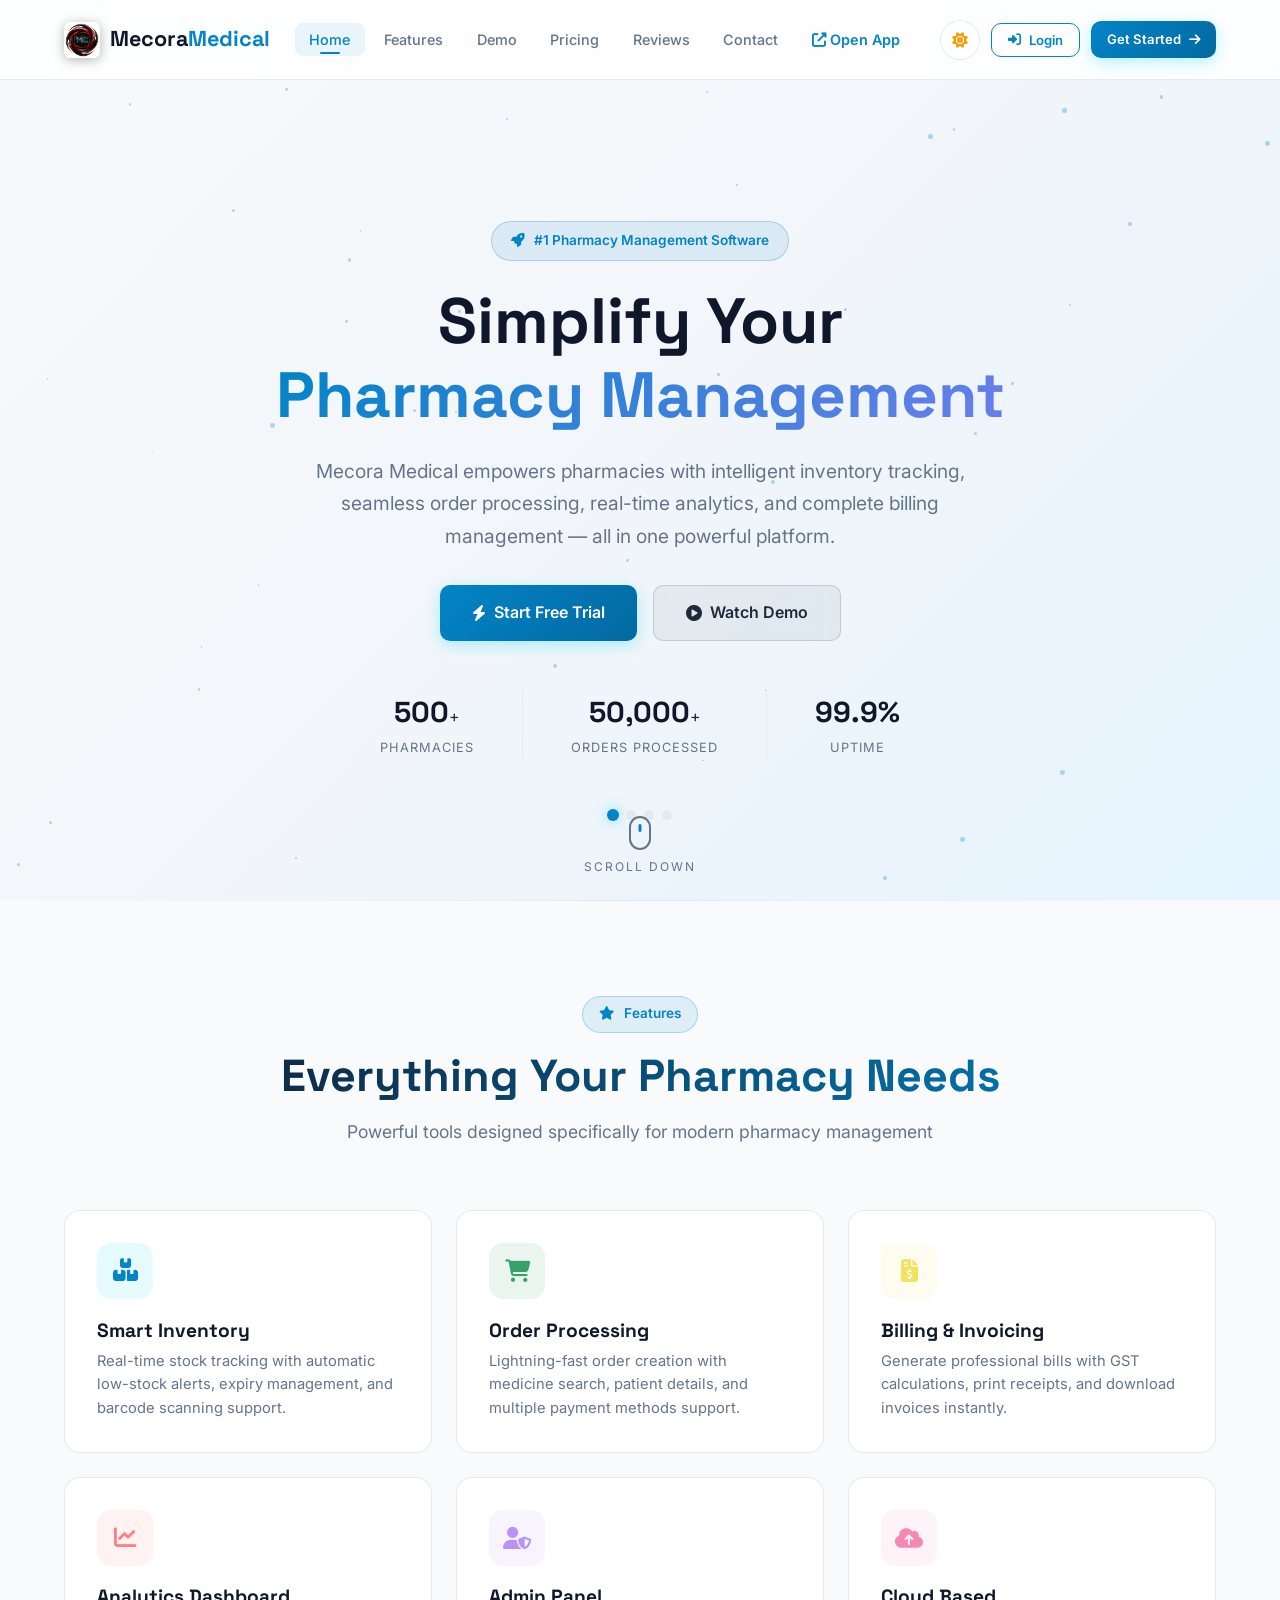
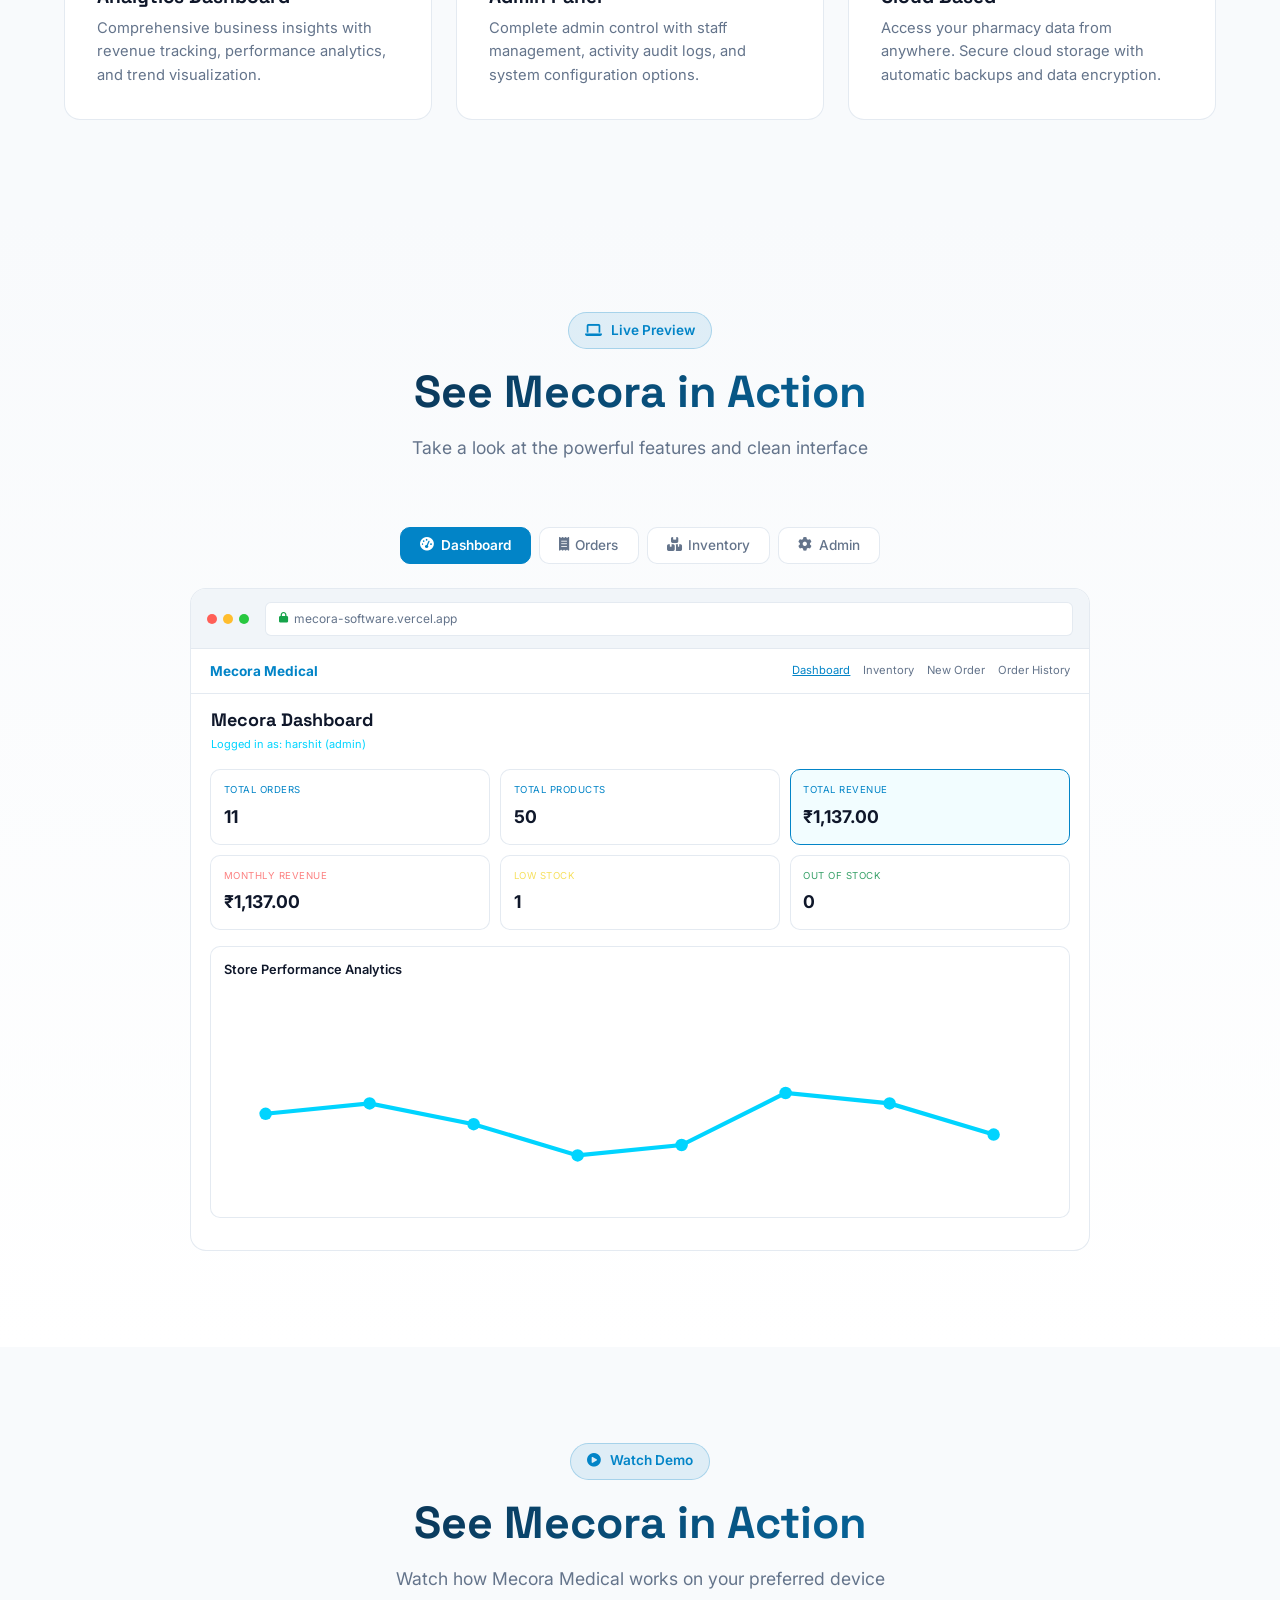
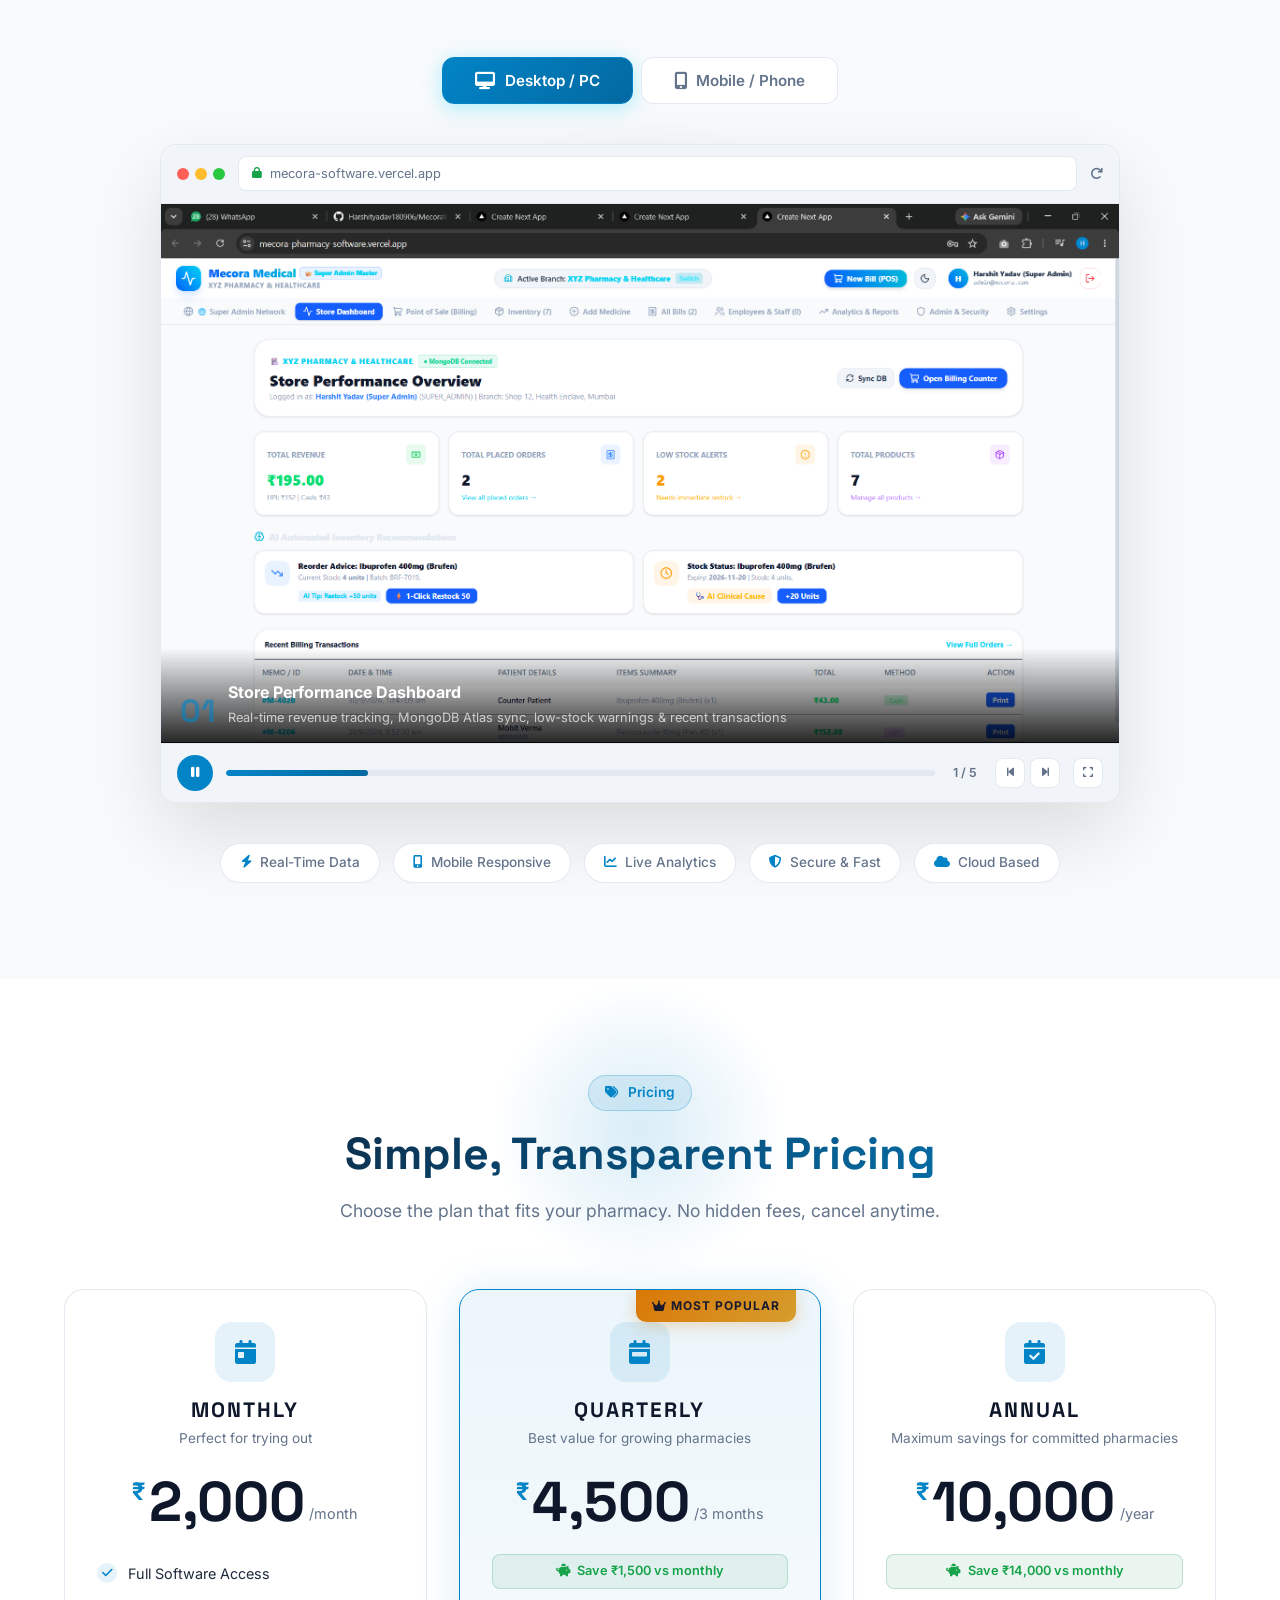
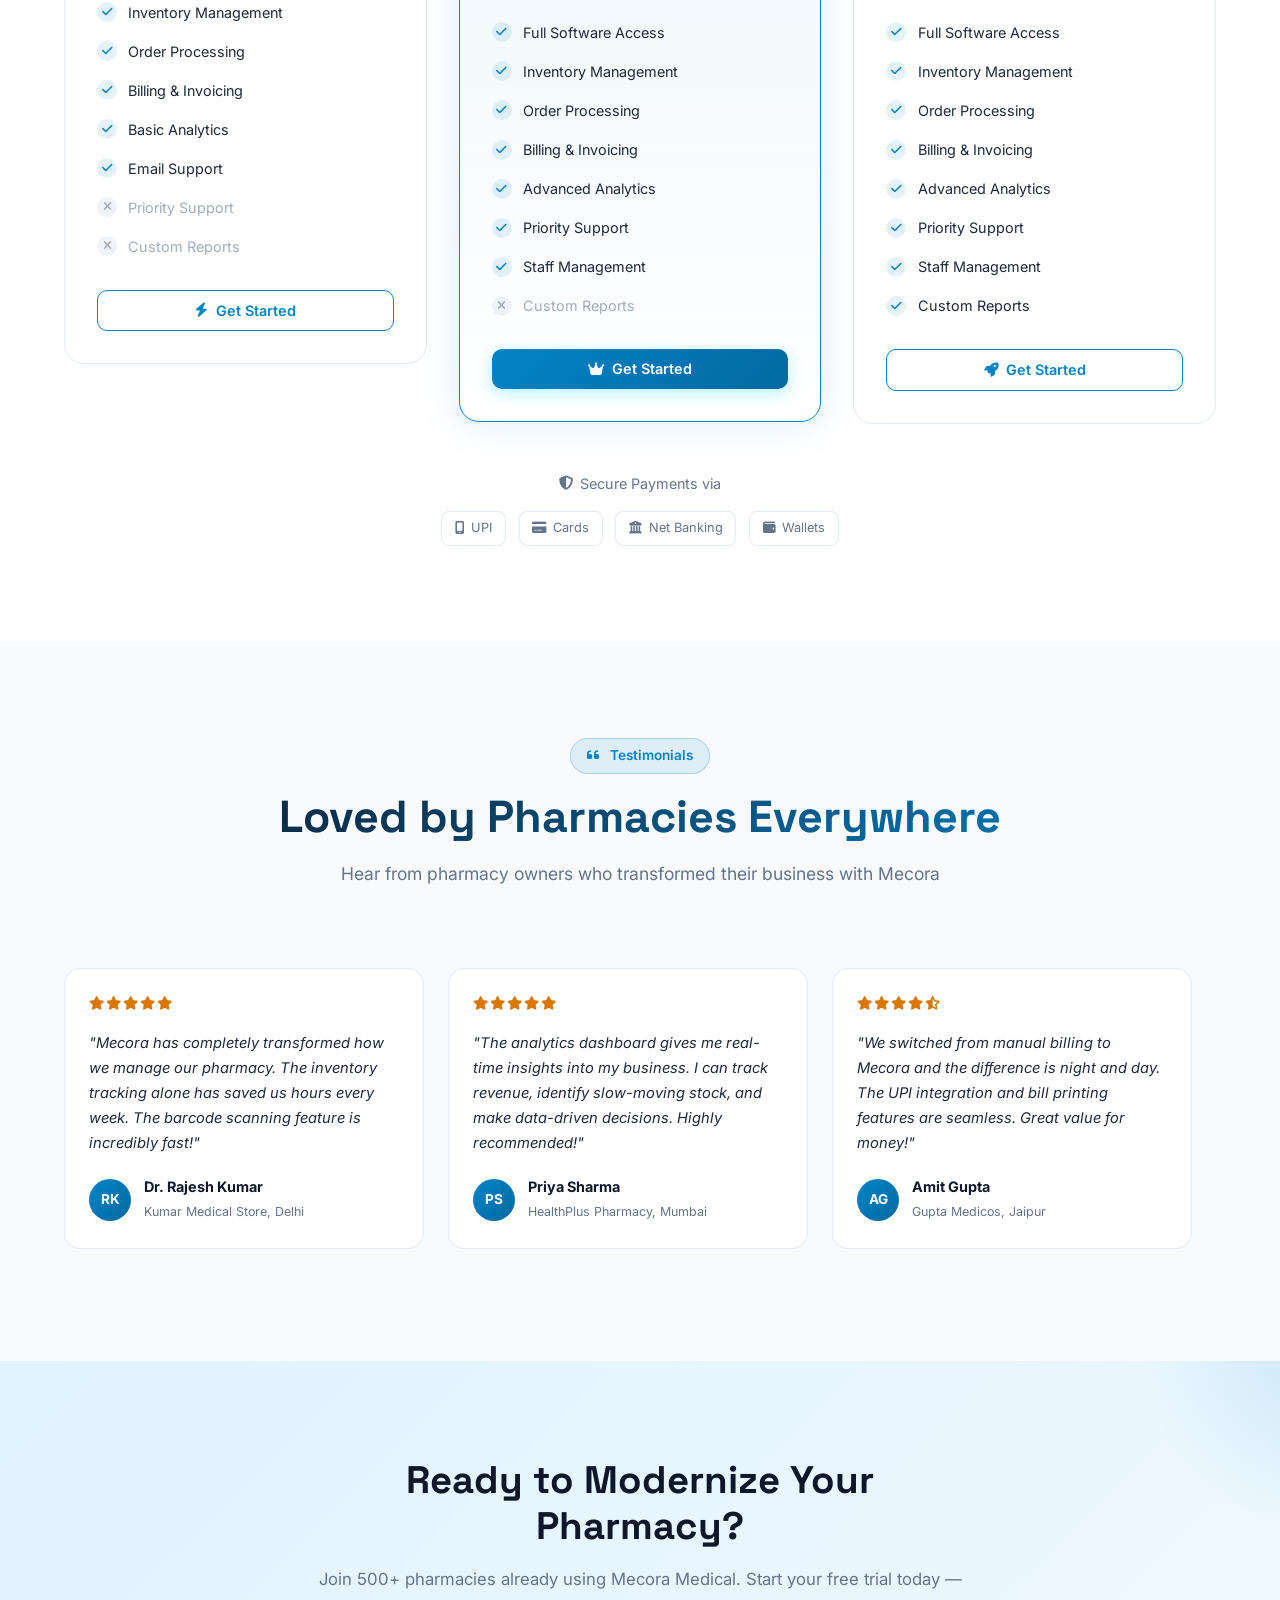
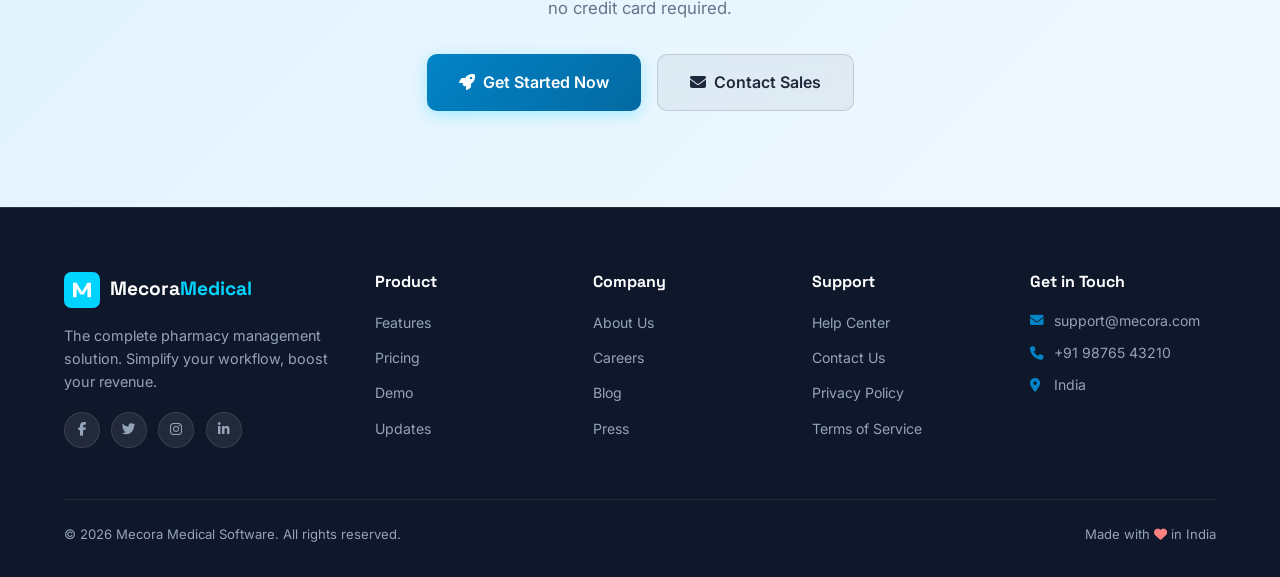
==== index.html @ 3e2a59c1 "first commit" ====
<!DOCTYPE html>
<html lang="en">
<head>
  <meta charset="UTF-8">
  <meta name="viewport" content="width=device-width, initial-scale=1.0">
  <title>Mecora Medical - Smart Pharmacy Management Software</title>
  <meta name="description" content="Mecora Medical - The complete pharmacy management solution. Manage inventory, orders, billing, and analytics with ease.">
  
  <!-- Favicon -->
  <link rel="icon" type="image/svg+xml" href="data:image/svg+xml,<svg xmlns='http://www.w3.org/2000/svg' viewBox='0 0 100 100'><rect width='100' height='100' rx='15' fill='%231a1a2e'/><text x='50' y='68' font-family='Arial' font-size='55' font-weight='bold' fill='%2300d4ff' text-anchor='middle'>M</text></svg>">
  
  <!-- Google Fonts -->
  <link rel="preconnect" href="https://fonts.googleapis.com">
  <link rel="preconnect" href="https://fonts.gstatic.com" crossorigin>
  <link href="https://fonts.googleapis.com/css2?family=Inter:wght@300;400;500;600;700;800;900&family=Space+Grotesk:wght@400;500;600;700&display=swap" rel="stylesheet">
  
  <!-- Font Awesome -->
  <link rel="stylesheet" href="https://cdnjs.cloudflare.com/ajax/libs/font-awesome/6.5.1/css/all.min.css">
  
  <!-- Razorpay Checkout -->
  <script src="https://checkout.razorpay.com/v1/checkout.js"></script>
  
  <!-- Custom CSS -->
  <link rel="stylesheet" href="css/style.css">

  <!-- Theme Init (Prevents FOUC) -->
  <script>
    (function() {
      const savedTheme = localStorage.getItem('mecora_theme');
      const prefersDark = window.matchMedia('(prefers-color-scheme: dark)').matches;
      const theme = savedTheme || (prefersDark ? 'dark' : 'light');
      document.documentElement.setAttribute('data-theme', theme);
    })();
  </script>
</head>
<body>

  <!-- ===== NAVBAR ===== -->
  <nav class="navbar">
    <div class="nav-container">
      <a href="#" class="nav-logo">
        <div class="logo-icon" style="background: transparent; display: flex; align-items: center;">
          <img src="images/logo.png" alt="Mecora Medical Logo" style="width: 38px; height: 38px; object-fit: contain; border-radius: 8px; filter: drop-shadow(0 2px 6px rgba(0,0,0,0.3));" />
        </div>
        <span class="logo-text">Mecora<span class="logo-accent">Medical</span></span>
      </a>
      
      <ul class="nav-links">
        <li><a href="#home" class="nav-link active">Home</a></li>
        <li><a href="#features" class="nav-link">Features</a></li>
        <li><a href="#demo" class="nav-link">Demo</a></li>
        <li><a href="#pricing" class="nav-link">Pricing</a></li>
        <li><a href="#testimonials" class="nav-link">Reviews</a></li>
        <li><a href="#contact" class="nav-link">Contact</a></li>
        <li><a href="https://mecora-pharmacy-software.vercel.app" target="_blank" class="nav-link" style="color: var(--accent-cyan); font-weight: 600;"><i class="fas fa-external-link-alt"></i> Open App</a></li>
        <li class="mobile-theme-item">
          <button class="theme-toggle-btn-mobile" id="themeToggleMobile" aria-label="Toggle Theme">
            <span>
              <i class="fas fa-sun theme-icon-sun"></i>
              <i class="fas fa-moon theme-icon-moon"></i>
              <span class="theme-mode-text">Dark Mode</span>
            </span>
          </button>
        </li>
      </ul>
      
      <div class="nav-actions">
        <button class="theme-toggle-btn" id="themeToggle" aria-label="Toggle Light/Dark Theme" title="Toggle Light/Dark Theme">
          <i class="fas fa-sun theme-icon-sun"></i>
          <i class="fas fa-moon theme-icon-moon"></i>
        </button>
        <button class="btn btn-outline btn-sm" onclick="showLoginModal(null)">
          <i class="fas fa-sign-in-alt"></i> Login
        </button>
        <a href="#pricing" class="btn btn-primary btn-sm">
          Get Started <i class="fas fa-arrow-right"></i>
        </a>
      </div>
      
      <button class="hamburger" aria-label="Menu">
        <span></span>
        <span></span>
        <span></span>
      </button>
    </div>
  </nav>

  <!-- ===== HERO SECTION ===== -->
  <section id="home" class="hero">
    <div class="particles-container"></div>
    
    <!-- Image Slider Background -->
    <div class="hero-slider">
      <div class="hero-slide active" style="background-image: url('https://images.unsplash.com/photo-1576091160399-112ba8d25d1d?w=1920&q=80')"></div>
      <div class="hero-slide" style="background-image: url('https://images.unsplash.com/photo-1587854692152-cbe660dbde88?w=1920&q=80')"></div>
      <div class="hero-slide" style="background-image: url('https://images.unsplash.com/photo-1631549916768-4119b2e5f926?w=1920&q=80')"></div>
      <div class="hero-slide" style="background-image: url('https://images.unsplash.com/photo-1585435557343-3b092031a831?w=1920&q=80')"></div>
    </div>
    
    <div class="hero-overlay"></div>
    
    <div class="hero-content">
      <div class="hero-badge animate-on-scroll">
        <i class="fas fa-rocket"></i> #1 Pharmacy Management Software
      </div>
      <h1 class="hero-title animate-on-scroll">
        Simplify Your<br>
        <span class="gradient-text typing-text">Pharmacy Management</span>
      </h1>
      <p class="hero-subtitle animate-on-scroll">
        Mecora Medical empowers pharmacies with intelligent inventory tracking, 
        seamless order processing, real-time analytics, and complete billing management — 
        all in one powerful platform.
      </p>
      <div class="hero-cta animate-on-scroll">
        <a href="#pricing" class="btn btn-primary btn-lg pulse-btn">
          <i class="fas fa-bolt"></i> Start Free Trial
        </a>
        <a href="#demo-video" class="btn btn-glass btn-lg">
          <i class="fas fa-play-circle"></i> Watch Demo
        </a>
      </div>
      <div class="hero-stats animate-on-scroll">
        <div class="stat-item">
          <span class="stat-number counter" data-target="500">0</span>+
          <span class="stat-label">Pharmacies</span>
        </div>
        <div class="stat-divider"></div>
        <div class="stat-item">
          <span class="stat-number counter" data-target="50000">0</span>+
          <span class="stat-label">Orders Processed</span>
        </div>
        <div class="stat-divider"></div>
        <div class="stat-item">
          <span class="stat-number">99.9%</span>
          <span class="stat-label">Uptime</span>
        </div>
      </div>
    </div>
    
    <div class="slider-dots"></div>
    
    <div class="hero-scroll-indicator">
      <a href="#features">
        <div class="scroll-mouse">
          <div class="scroll-wheel"></div>
        </div>
        <span>Scroll Down</span>
      </a>
    </div>
  </section>

  <!-- ===== FEATURES SECTION ===== -->
  <section id="features" class="features-section">
    <div class="container">
      <div class="section-header animate-on-scroll">
        <span class="section-tag"><i class="fas fa-star"></i> Features</span>
        <h2 class="section-title">Everything Your Pharmacy Needs</h2>
        <p class="section-subtitle">Powerful tools designed specifically for modern pharmacy management</p>
      </div>
      
      <div class="features-grid animate-on-scroll">
        <div class="feature-card stagger-child">
          <div class="feature-icon" style="--accent: #00d4ff">
            <i class="fas fa-boxes-stacked"></i>
          </div>
          <h3>Smart Inventory</h3>
          <p>Real-time stock tracking with automatic low-stock alerts, expiry management, and barcode scanning support.</p>
        </div>
        
        <div class="feature-card stagger-child">
          <div class="feature-icon" style="--accent: #38a169">
            <i class="fas fa-cart-shopping"></i>
          </div>
          <h3>Order Processing</h3>
          <p>Lightning-fast order creation with medicine search, patient details, and multiple payment methods support.</p>
        </div>
        
        <div class="feature-card stagger-child">
          <div class="feature-icon" style="--accent: #f6e05e">
            <i class="fas fa-file-invoice-dollar"></i>
          </div>
          <h3>Billing & Invoicing</h3>
          <p>Generate professional bills with GST calculations, print receipts, and download invoices instantly.</p>
        </div>
        
        <div class="feature-card stagger-child">
          <div class="feature-icon" style="--accent: #fc8181">
            <i class="fas fa-chart-line"></i>
          </div>
          <h3>Analytics Dashboard</h3>
          <p>Comprehensive business insights with revenue tracking, performance analytics, and trend visualization.</p>
        </div>
        
        <div class="feature-card stagger-child">
          <div class="feature-icon" style="--accent: #b794f4">
            <i class="fas fa-user-shield"></i>
          </div>
          <h3>Admin Panel</h3>
          <p>Complete admin control with staff management, activity audit logs, and system configuration options.</p>
        </div>
        
        <div class="feature-card stagger-child">
          <div class="feature-icon" style="--accent: #f687b3">
            <i class="fas fa-cloud-arrow-up"></i>
          </div>
          <h3>Cloud Based</h3>
          <p>Access your pharmacy data from anywhere. Secure cloud storage with automatic backups and data encryption.</p>
        </div>
      </div>
    </div>
  </section>

  <!-- ===== DEMO / SCREENSHOTS SECTION ===== -->
  <section id="demo" class="demo-section">
    <div class="container">
      <div class="section-header animate-on-scroll">
        <span class="section-tag"><i class="fas fa-laptop"></i> Live Preview</span>
        <h2 class="section-title">See Mecora in Action</h2>
        <p class="section-subtitle">Take a look at the powerful features and clean interface</p>
      </div>
      
      <div class="demo-showcase animate-on-scroll">
        <div class="demo-tabs">
          <button class="demo-tab active" data-tab="dashboard">
            <i class="fas fa-tachometer-alt"></i> Dashboard
          </button>
          <button class="demo-tab" data-tab="orders">
            <i class="fas fa-receipt"></i> Orders
          </button>
          <button class="demo-tab" data-tab="inventory">
            <i class="fas fa-boxes-stacked"></i> Inventory
          </button>
          <button class="demo-tab" data-tab="admin">
            <i class="fas fa-cog"></i> Admin
          </button>
        </div>
        
        <div class="demo-screen">
          <div class="demo-browser-bar">
            <div class="browser-dots">
              <span class="dot red"></span>
              <span class="dot yellow"></span>
              <span class="dot green"></span>
            </div>
            <div class="browser-url">
              <i class="fas fa-lock"></i> mecora-software.vercel.app
            </div>
          </div>
          <div class="demo-content">
            <div class="demo-panel active" id="panel-dashboard">
              <div class="demo-mockup">
                <div class="mockup-header">
                  <span class="mockup-logo">Mecora Medical</span>
                  <div class="mockup-nav">
                    <span class="active">Dashboard</span>
                    <span>Inventory</span>
                    <span>New Order</span>
                    <span>Order History</span>
                  </div>
                </div>
                <h3 style="margin: 15px 20px 5px; font-size: 18px;">Mecora Dashboard</h3>
                <p style="margin: 0 20px 15px; font-size: 11px; color: #00d4ff;">Logged in as: harshit (admin)</p>
                <div class="mockup-stats">
                  <div class="mockup-stat-card">
                    <span class="mockup-stat-label">TOTAL ORDERS</span>
                    <span class="mockup-stat-value">11</span>
                  </div>
                  <div class="mockup-stat-card">
                    <span class="mockup-stat-label">TOTAL PRODUCTS</span>
                    <span class="mockup-stat-value">50</span>
                  </div>
                  <div class="mockup-stat-card highlight">
                    <span class="mockup-stat-label">TOTAL REVENUE</span>
                    <span class="mockup-stat-value">₹1,137.00</span>
                  </div>
                </div>
                <div class="mockup-stats" style="margin-top: 10px;">
                  <div class="mockup-stat-card">
                    <span class="mockup-stat-label" style="color: #fc8181;">MONTHLY REVENUE</span>
                    <span class="mockup-stat-value">₹1,137.00</span>
                  </div>
                  <div class="mockup-stat-card">
                    <span class="mockup-stat-label" style="color: #f6e05e;">LOW STOCK</span>
                    <span class="mockup-stat-value">1</span>
                  </div>
                  <div class="mockup-stat-card">
                    <span class="mockup-stat-label" style="color: #38a169;">OUT OF STOCK</span>
                    <span class="mockup-stat-value">0</span>
                  </div>
                </div>
                <div class="mockup-chart">
                  <div class="chart-title">Store Performance Analytics</div>
                  <svg viewBox="0 0 400 100" class="mini-chart">
                    <polyline points="20,60 70,55 120,65 170,80 220,75 270,50 320,55 370,70" fill="none" stroke="#00d4ff" stroke-width="2"/>
                    <circle cx="20" cy="60" r="3" fill="#00d4ff"/>
                    <circle cx="70" cy="55" r="3" fill="#00d4ff"/>
                    <circle cx="120" cy="65" r="3" fill="#00d4ff"/>
                    <circle cx="170" cy="80" r="3" fill="#00d4ff"/>
                    <circle cx="220" cy="75" r="3" fill="#00d4ff"/>
                    <circle cx="270" cy="50" r="3" fill="#00d4ff"/>
                    <circle cx="320" cy="55" r="3" fill="#00d4ff"/>
                    <circle cx="370" cy="70" r="3" fill="#00d4ff"/>
                  </svg>
                </div>
              </div>
            </div>
            <div class="demo-panel" id="panel-orders">
              <div class="demo-mockup">
                <div class="mockup-header">
                  <span class="mockup-logo">Mecora Medical</span>
                  <div class="mockup-nav">
                    <span>Dashboard</span>
                    <span>Inventory</span>
                    <span>New Order</span>
                    <span class="active">Order History</span>
                  </div>
                </div>
                <h3 style="margin: 15px 20px 10px; font-size: 16px;">All Placed Orders Dashboard</h3>
                <div class="mockup-collection-row">
                  <div class="collection-badge green"><span>CASH COLLECTION</span><strong>₹664.00</strong></div>
                  <div class="collection-badge blue"><span>UPI COLLECTION</span><strong>₹315.00</strong></div>
                  <div class="collection-badge purple"><span>CARD COLLECTION</span><strong>₹158.00</strong></div>
                  <div class="collection-badge orange"><span>TOTAL ORDERS</span><strong>11</strong></div>
                </div>
                <div class="mockup-table">
                  <div class="table-row header">
                    <span>MEMO/ID</span><span>DATE</span><span>PATIENT</span><span>TOTAL</span><span>METHOD</span>
                  </div>
                  <div class="table-row"><span>M-4206</span><span>23/9/2026</span><span>NA</span><span style="color:#00d4ff">₹152.00</span><span class="badge-upi">UPI</span></div>
                  <div class="table-row"><span>M-5508</span><span>24/7/2026</span><span>MOHIT</span><span style="color:#00d4ff">₹162.00</span><span class="badge-cash">Cash</span></div>
                  <div class="table-row"><span>M-7857</span><span>11/7/2026</span><span>HARSHIT</span><span style="color:#00d4ff">₹95.00</span><span class="badge-upi">UPI</span></div>
                  <div class="table-row"><span>M-9960</span><span>9/7/2026</span><span>JAGRATI</span><span style="color:#00d4ff">₹58.00</span><span class="badge-cash">Cash</span></div>
                </div>
              </div>
            </div>
            <div class="demo-panel" id="panel-inventory">
              <div class="demo-mockup">
                <div class="mockup-header">
                  <span class="mockup-logo">Mecora Medical</span>
                  <div class="mockup-nav">
                    <span>Dashboard</span>
                    <span class="active">Inventory</span>
                    <span>New Order</span>
                    <span>Order History</span>
                  </div>
                </div>
                <h3 style="margin: 15px 20px 10px; font-size: 16px;">Add New Product</h3>
                <div class="mockup-form">
                  <div class="form-row">
                    <div class="form-field"><label>Barcode</label><div class="field-placeholder">Type barcode and press Enter</div></div>
                  </div>
                  <div class="form-row">
                    <div class="form-field"><label>Product Name</label><div class="field-placeholder"></div></div>
                  </div>
                  <div class="form-row two-col">
                    <div class="form-field"><label>Pack</label><div class="field-placeholder">e.g. 10 tablets</div></div>
                    <div class="form-field"><label>Batch</label><div class="field-placeholder">Batch number</div></div>
                  </div>
                  <div class="form-row two-col">
                    <div class="form-field"><label>Price (₹)</label><div class="field-placeholder"></div></div>
                    <div class="form-field"><label>Stock Quantity</label><div class="field-placeholder"></div></div>
                  </div>
                  <div class="mockup-btn">Add New Product</div>
                </div>
              </div>
            </div>
            <div class="demo-panel" id="panel-admin">
              <div class="demo-mockup">
                <div class="mockup-header">
                  <span class="mockup-logo">Mecora Medical</span>
                  <div class="mockup-nav">
                    <span>Dashboard</span>
                    <span>Inventory</span>
                    <span>New Order</span>
                    <span class="active">Admin Panel</span>
                  </div>
                </div>
                <h3 style="margin: 15px 20px 5px; font-size: 16px;">Admin Dashboard</h3>
                <p style="margin: 0 20px 10px; font-size: 10px; color: #a0aec0;">Active: harshit (ADMIN)</p>
                <div class="mockup-stats">
                  <div class="mockup-stat-card"><span class="mockup-stat-label">TOTAL PRODUCTS</span><span class="mockup-stat-value">50</span></div>
                  <div class="mockup-stat-card"><span class="mockup-stat-label" style="color:#fc8181">LOW STOCK</span><span class="mockup-stat-value">1</span></div>
                  <div class="mockup-stat-card"><span class="mockup-stat-label" style="color:#38a169">OUT OF STOCK</span><span class="mockup-stat-value">0</span></div>
                </div>
                <div class="mockup-alert">
                  <h4>Stock Alerts</h4>
                  <div class="alert-item">
                    <span>Ibuprofen 400mg (Brufen)</span>
                    <span class="alert-badge">Only 5 left</span>
                    <button class="restock-btn">+ Restock</button>
                  </div>
                </div>
                <div class="mockup-audit">
                  <h4>Activity Audit Log</h4>
                  <div class="audit-entry"><span class="time">[12:31:39]</span> <span class="user">harshit</span> <span class="admin-badge">ADMIN</span> SECURITY: User "harshit" logged in</div>
                  <div class="audit-entry"><span class="time">[10:25:01]</span> <span class="user">harshit</span> <span class="admin-badge">ADMIN</span> SECURITY: User "harshit" logged in</div>
                </div>
              </div>
            </div>
          </div>
        </div>
      </div>
    </div>
  </section>

  <!-- ===== DEMO VIDEO SECTION ===== -->
  <section id="demo-video" class="demo-video-section">
    <div class="container">
      <div class="section-header animate-on-scroll">
        <span class="section-tag"><i class="fas fa-play-circle"></i> Watch Demo</span>
        <h2 class="section-title">See Mecora in Action</h2>
        <p class="section-subtitle">Watch how Mecora Medical works on your preferred device</p>
      </div>

      <!-- Device Toggle -->
      <div class="device-toggle animate-on-scroll">
        <button class="device-btn active" data-device="pc" id="btnPC">
          <i class="fas fa-desktop"></i>
          <span>Desktop / PC</span>
        </button>
        <button class="device-btn" data-device="phone" id="btnPhone">
          <i class="fas fa-mobile-alt"></i>
          <span>Mobile / Phone</span>
        </button>
      </div>

      <!-- PC Demo Player -->
      <div class="demo-player-wrapper animate-on-scroll">
        <div class="demo-player pc-player active" id="pcPlayer">
          <div class="player-frame pc-frame">
            <div class="pc-top-bar">
              <div class="pc-dots">
                <span class="pc-dot red"></span>
                <span class="pc-dot yellow"></span>
                <span class="pc-dot green"></span>
              </div>
              <div class="pc-address-bar">
                <i class="fas fa-lock"></i> mecora-software.vercel.app
              </div>
              <div class="pc-controls">
                <i class="fas fa-redo"></i>
              </div>
            </div>
            <div class="player-screen">
              <div class="video-slide active" data-index="0">
                <img src="images/demo/dashboard.png" alt="Mecora Live Store Dashboard">
                <div class="slide-caption">
                  <span class="caption-number">01</span>
                  <div>
                    <strong>Store Performance Dashboard</strong>
                    <p>Real-time revenue tracking, MongoDB Atlas sync, low-stock warnings & recent transactions</p>
                  </div>
                </div>
              </div>
              <div class="video-slide" data-index="1">
                <img src="images/demo/dashboard-chart.png" alt="AI Medicine Intelligence Modal">
                <div class="slide-caption">
                  <span class="caption-number">02</span>
                  <div>
                    <strong>AI Drug Intelligence & Substitutes</strong>
                    <p>Instant salt breakdown, clinical causes, precautions & available generic substitutes</p>
                  </div>
                </div>
              </div>
              <div class="video-slide" data-index="2">
                <img src="images/demo/orders.png" alt="POS Counter & Thermal Receipts">
                <div class="slide-caption">
                  <span class="caption-number">03</span>
                  <div>
                    <strong>POS Billing & Thermal Invoicing</strong>
                    <p>High-speed barcode checkout with split Cash/UPI support and instant 80mm receipts</p>
                  </div>
                </div>
              </div>
              <div class="video-slide" data-index="3">
                <img src="images/demo/add-product.png" alt="Live Inventory Management">
                <div class="slide-caption">
                  <span class="caption-number">04</span>
                  <div>
                    <strong>Live Inventory & Stock Control</strong>
                    <p>Batch tracking, expiry monitoring, automated stock deduction, and 1-click restock</p>
                  </div>
                </div>
              </div>
              <div class="video-slide" data-index="4">
                <img src="images/demo/admin.png" alt="Branch Staff & Roster Management">
                <div class="slide-caption">
                  <span class="caption-number">05</span>
                  <div>
                    <strong>Branch Staff Roster & Security</strong>
                    <p>Shift-scoped role controls, employee password management, edit & delete controls</p>
                  </div>
                </div>
              </div>
            </div>
            <!-- Video Controls -->
            <div class="player-controls">
              <button class="play-pause-btn" id="pcPlayBtn" title="Play / Pause">
                <i class="fas fa-pause"></i>
              </button>
              <div class="progress-bar-container">
                <div class="progress-bar" id="pcProgress"></div>
              </div>
              <div class="slide-counter"><span id="pcCurrent">1</span> / <span id="pcTotal">5</span></div>
              <div class="player-nav-btns">
                <button class="nav-prev" title="Previous"><i class="fas fa-step-backward"></i></button>
                <button class="nav-next" title="Next"><i class="fas fa-step-forward"></i></button>
              </div>
              <button class="fullscreen-btn" title="Fullscreen"><i class="fas fa-expand"></i></button>
            </div>
          </div>
        </div>

        <!-- Phone Demo Player -->
        <div class="demo-player phone-player" id="phonePlayer">
          <div class="player-frame phone-frame">
            <div class="phone-notch">
              <div class="notch-camera"></div>
            </div>
            <div class="phone-status-bar">
              <span class="phone-time">9:41</span>
              <div class="phone-status-icons">
                <i class="fas fa-signal"></i>
                <i class="fas fa-wifi"></i>
                <i class="fas fa-battery-three-quarters"></i>
              </div>
            </div>
            <div class="player-screen phone-screen">
              <div class="video-slide active" data-index="0">
                <img src="images/demo/dashboard.png" alt="Mecora Dashboard - Mobile">
                <div class="slide-caption">
                  <span class="caption-number">01</span>
                  <div>
                    <strong>Store Dashboard</strong>
                    <p>Live metrics & transactions on mobile</p>
                  </div>
                </div>
              </div>
              <div class="video-slide" data-index="1">
                <img src="images/demo/dashboard-chart.png" alt="AI Drug Intelligence - Mobile">
                <div class="slide-caption">
                  <span class="caption-number">02</span>
                  <div>
                    <strong>AI Drug Lookup</strong>
                    <p>Instant salts & brand substitutes</p>
                  </div>
                </div>
              </div>
              <div class="video-slide" data-index="2">
                <img src="images/demo/orders.png" alt="POS Invoicing - Mobile">
                <div class="slide-caption">
                  <span class="caption-number">03</span>
                  <div>
                    <strong>POS Invoicing</strong>
                    <p>Print thermal bills & track split payments</p>
                  </div>
                </div>
              </div>
              <div class="video-slide" data-index="3">
                <img src="images/demo/add-product.png" alt="Live Inventory - Mobile">
                <div class="slide-caption">
                  <span class="caption-number">04</span>
                  <div>
                    <strong>Live Inventory</strong>
                    <p>Mobile cards with 1-click restock</p>
                  </div>
                </div>
              </div>
              <div class="video-slide" data-index="4">
                <img src="images/demo/admin.png" alt="Staff Management - Mobile">
                <div class="slide-caption">
                  <span class="caption-number">05</span>
                  <div>
                    <strong>Staff Roster</strong>
                    <p>Manage employee roles & passwords</p>
                  </div>
                </div>
              </div>
            </div>
            <!-- Phone Controls -->
            <div class="player-controls phone-controls">
              <button class="play-pause-btn" id="phonePlayBtn" title="Play / Pause">
                <i class="fas fa-pause"></i>
              </button>
              <div class="progress-bar-container">
                <div class="progress-bar" id="phoneProgress"></div>
              </div>
              <div class="slide-counter"><span id="phoneCurrent">1</span> / <span id="phoneTotal">5</span></div>
              <div class="player-nav-btns">
                <button class="nav-prev" title="Previous"><i class="fas fa-step-backward"></i></button>
                <button class="nav-next" title="Next"><i class="fas fa-step-forward"></i></button>
              </div>
            </div>
            <div class="phone-home-bar"></div>
          </div>
        </div>
      </div>

      <!-- Feature Highlights under the Video -->
      <div class="demo-video-features animate-on-scroll">
        <div class="demo-feature-pill">
          <i class="fas fa-bolt"></i> Real-Time Data
        </div>
        <div class="demo-feature-pill">
          <i class="fas fa-mobile-alt"></i> Mobile Responsive
        </div>
        <div class="demo-feature-pill">
          <i class="fas fa-chart-line"></i> Live Analytics
        </div>
        <div class="demo-feature-pill">
          <i class="fas fa-shield-alt"></i> Secure & Fast
        </div>
        <div class="demo-feature-pill">
          <i class="fas fa-cloud"></i> Cloud Based
        </div>
      </div>
    </div>
  </section>

  <!-- ===== PRICING SECTION ===== -->
  <section id="pricing" class="pricing-section">
    <div class="container">
      <div class="section-header animate-on-scroll">
        <span class="section-tag"><i class="fas fa-tags"></i> Pricing</span>
        <h2 class="section-title">Simple, Transparent Pricing</h2>
        <p class="section-subtitle">Choose the plan that fits your pharmacy. No hidden fees, cancel anytime.</p>
      </div>
      
      <div class="pricing-grid animate-on-scroll">
        <!-- Monthly Plan -->
        <div class="pricing-card stagger-child">
          <div class="pricing-header">
            <div class="plan-icon">
              <i class="fas fa-calendar-day"></i>
            </div>
            <h3 class="plan-name">Monthly</h3>
            <p class="plan-desc">Perfect for trying out</p>
          </div>
          <div class="pricing-body">
            <div class="plan-price">
              <span class="currency">₹</span>
              <span class="amount">2,000</span>
              <span class="period">/month</span>
            </div>
            <ul class="plan-features">
              <li><i class="fas fa-check"></i> Full Software Access</li>
              <li><i class="fas fa-check"></i> Inventory Management</li>
              <li><i class="fas fa-check"></i> Order Processing</li>
              <li><i class="fas fa-check"></i> Billing & Invoicing</li>
              <li><i class="fas fa-check"></i> Basic Analytics</li>
              <li><i class="fas fa-check"></i> Email Support</li>
              <li class="disabled"><i class="fas fa-times"></i> Priority Support</li>
              <li class="disabled"><i class="fas fa-times"></i> Custom Reports</li>
            </ul>
          </div>
          <div class="pricing-footer">
            <button class="btn btn-outline btn-block" onclick="selectPlan('monthly')">
              <i class="fas fa-bolt"></i> Get Started
            </button>
          </div>
        </div>

        <!-- Quarterly Plan (Popular) -->
        <div class="pricing-card popular stagger-child">
          <div class="popular-badge">
            <i class="fas fa-crown"></i> Most Popular
          </div>
          <div class="pricing-header">
            <div class="plan-icon">
              <i class="fas fa-calendar-week"></i>
            </div>
            <h3 class="plan-name">Quarterly</h3>
            <p class="plan-desc">Best value for growing pharmacies</p>
          </div>
          <div class="pricing-body">
            <div class="plan-price">
              <span class="currency">₹</span>
              <span class="amount">4,500</span>
              <span class="period">/3 months</span>
            </div>
            <div class="plan-savings">
              <i class="fas fa-piggy-bank"></i> Save ₹1,500 vs monthly
            </div>
            <ul class="plan-features">
              <li><i class="fas fa-check"></i> Full Software Access</li>
              <li><i class="fas fa-check"></i> Inventory Management</li>
              <li><i class="fas fa-check"></i> Order Processing</li>
              <li><i class="fas fa-check"></i> Billing & Invoicing</li>
              <li><i class="fas fa-check"></i> Advanced Analytics</li>
              <li><i class="fas fa-check"></i> Priority Support</li>
              <li><i class="fas fa-check"></i> Staff Management</li>
              <li class="disabled"><i class="fas fa-times"></i> Custom Reports</li>
            </ul>
          </div>
          <div class="pricing-footer">
            <button class="btn btn-primary btn-block pulse-btn" onclick="selectPlan('quarterly')">
              <i class="fas fa-crown"></i> Get Started
            </button>
          </div>
        </div>

        <!-- Annual Plan -->
        <div class="pricing-card stagger-child">
          <div class="pricing-header">
            <div class="plan-icon">
              <i class="fas fa-calendar-check"></i>
            </div>
            <h3 class="plan-name">Annual</h3>
            <p class="plan-desc">Maximum savings for committed pharmacies</p>
          </div>
          <div class="pricing-body">
            <div class="plan-price">
              <span class="currency">₹</span>
              <span class="amount">10,000</span>
              <span class="period">/year</span>
            </div>
            <div class="plan-savings">
              <i class="fas fa-piggy-bank"></i> Save ₹14,000 vs monthly
            </div>
            <ul class="plan-features">
              <li><i class="fas fa-check"></i> Full Software Access</li>
              <li><i class="fas fa-check"></i> Inventory Management</li>
              <li><i class="fas fa-check"></i> Order Processing</li>
              <li><i class="fas fa-check"></i> Billing & Invoicing</li>
              <li><i class="fas fa-check"></i> Advanced Analytics</li>
              <li><i class="fas fa-check"></i> Priority Support</li>
              <li><i class="fas fa-check"></i> Staff Management</li>
              <li><i class="fas fa-check"></i> Custom Reports</li>
            </ul>
          </div>
          <div class="pricing-footer">
            <button class="btn btn-outline btn-block" onclick="selectPlan('annual')">
              <i class="fas fa-rocket"></i> Get Started
            </button>
          </div>
        </div>
      </div>
      
      <div class="pricing-footer-note animate-on-scroll">
        <div class="payment-methods">
          <span><i class="fas fa-shield-halved"></i> Secure Payments via</span>
          <div class="payment-icons">
            <div class="payment-icon-badge"><i class="fas fa-mobile-screen"></i> UPI</div>
            <div class="payment-icon-badge"><i class="fas fa-credit-card"></i> Cards</div>
            <div class="payment-icon-badge"><i class="fas fa-university"></i> Net Banking</div>
            <div class="payment-icon-badge"><i class="fas fa-wallet"></i> Wallets</div>
          </div>
        </div>
      </div>
    </div>
  </section>

  <!-- ===== TESTIMONIALS SECTION ===== -->
  <section id="testimonials" class="testimonials-section">
    <div class="container">
      <div class="section-header animate-on-scroll">
        <span class="section-tag"><i class="fas fa-quote-left"></i> Testimonials</span>
        <h2 class="section-title">Loved by Pharmacies Everywhere</h2>
        <p class="section-subtitle">Hear from pharmacy owners who transformed their business with Mecora</p>
      </div>
      
      <div class="testimonials-slider animate-on-scroll">
        <div class="testimonial-track">
          <div class="testimonial-card stagger-child">
            <div class="testimonial-stars">
              <i class="fas fa-star"></i><i class="fas fa-star"></i><i class="fas fa-star"></i><i class="fas fa-star"></i><i class="fas fa-star"></i>
            </div>
            <p class="testimonial-text">"Mecora has completely transformed how we manage our pharmacy. The inventory tracking alone has saved us hours every week. The barcode scanning feature is incredibly fast!"</p>
            <div class="testimonial-author">
              <div class="author-avatar">RK</div>
              <div class="author-info">
                <strong>Dr. Rajesh Kumar</strong>
                <span>Kumar Medical Store, Delhi</span>
              </div>
            </div>
          </div>
          
          <div class="testimonial-card stagger-child">
            <div class="testimonial-stars">
              <i class="fas fa-star"></i><i class="fas fa-star"></i><i class="fas fa-star"></i><i class="fas fa-star"></i><i class="fas fa-star"></i>
            </div>
            <p class="testimonial-text">"The analytics dashboard gives me real-time insights into my business. I can track revenue, identify slow-moving stock, and make data-driven decisions. Highly recommended!"</p>
            <div class="testimonial-author">
              <div class="author-avatar">PS</div>
              <div class="author-info">
                <strong>Priya Sharma</strong>
                <span>HealthPlus Pharmacy, Mumbai</span>
              </div>
            </div>
          </div>
          
          <div class="testimonial-card stagger-child">
            <div class="testimonial-stars">
              <i class="fas fa-star"></i><i class="fas fa-star"></i><i class="fas fa-star"></i><i class="fas fa-star"></i><i class="fas fa-star-half-alt"></i>
            </div>
            <p class="testimonial-text">"We switched from manual billing to Mecora and the difference is night and day. The UPI integration and bill printing features are seamless. Great value for money!"</p>
            <div class="testimonial-author">
              <div class="author-avatar">AG</div>
              <div class="author-info">
                <strong>Amit Gupta</strong>
                <span>Gupta Medicos, Jaipur</span>
              </div>
            </div>
          </div>
          
          <div class="testimonial-card stagger-child">
            <div class="testimonial-stars">
              <i class="fas fa-star"></i><i class="fas fa-star"></i><i class="fas fa-star"></i><i class="fas fa-star"></i><i class="fas fa-star"></i>
            </div>
            <p class="testimonial-text">"The admin panel and staff management features are excellent. I can track every action, manage multiple staff members, and keep my pharmacy running smoothly even when I'm not there."</p>
            <div class="testimonial-author">
              <div class="author-avatar">SP</div>
              <div class="author-info">
                <strong>Suresh Patel</strong>
                <span>Lifeline Pharmacy, Ahmedabad</span>
              </div>
            </div>
          </div>
        </div>
      </div>
    </div>
  </section>

  <!-- ===== CTA SECTION ===== -->
  <section class="cta-section">
    <div class="container">
      <div class="cta-content animate-on-scroll">
        <h2>Ready to Modernize Your Pharmacy?</h2>
        <p>Join 500+ pharmacies already using Mecora Medical. Start your free trial today — no credit card required.</p>
        <div class="cta-buttons">
          <a href="#pricing" class="btn btn-primary btn-lg">
            <i class="fas fa-rocket"></i> Get Started Now
          </a>
          <a href="mailto:support@mecora.com" class="btn btn-glass btn-lg">
            <i class="fas fa-envelope"></i> Contact Sales
          </a>
        </div>
      </div>
    </div>
  </section>

  <!-- ===== FOOTER ===== -->
  <footer id="contact" class="footer">
    <div class="container">
      <div class="footer-grid">
        <div class="footer-brand">
          <div class="footer-logo">
            <svg viewBox="0 0 40 40" fill="none" xmlns="http://www.w3.org/2000/svg">
              <rect width="40" height="40" rx="8" fill="url(#footer-logo-gradient)"/>
              <path d="M10 28V12h4l6 10 6-10h4v16h-4V18l-4 7h-4l-4-7v10h-4z" fill="white"/>
              <defs>
                <linearGradient id="footer-logo-gradient" x1="0" y1="0" x2="40" y2="40">
                  <stop stop-color="#00d4ff"/>
                  <stop offset="1" stop-color="#0099cc"/>
                </linearGradient>
              </defs>
            </svg>
            <span>Mecora<span style="color: #00d4ff;">Medical</span></span>
          </div>
          <p>The complete pharmacy management solution. Simplify your workflow, boost your revenue.</p>
          <div class="social-links">
            <a href="#" aria-label="Facebook"><i class="fab fa-facebook-f"></i></a>
            <a href="#" aria-label="Twitter"><i class="fab fa-twitter"></i></a>
            <a href="#" aria-label="Instagram"><i class="fab fa-instagram"></i></a>
            <a href="#" aria-label="LinkedIn"><i class="fab fa-linkedin-in"></i></a>
          </div>
        </div>
        
        <div class="footer-links">
          <h4>Product</h4>
          <ul>
            <li><a href="#features">Features</a></li>
            <li><a href="#pricing">Pricing</a></li>
            <li><a href="#demo">Demo</a></li>
            <li><a href="#">Updates</a></li>
          </ul>
        </div>
        
        <div class="footer-links">
          <h4>Company</h4>
          <ul>
            <li><a href="#">About Us</a></li>
            <li><a href="#">Careers</a></li>
            <li><a href="#">Blog</a></li>
            <li><a href="#">Press</a></li>
          </ul>
        </div>
        
        <div class="footer-links">
          <h4>Support</h4>
          <ul>
            <li><a href="#">Help Center</a></li>
            <li><a href="#">Contact Us</a></li>
            <li><a href="#">Privacy Policy</a></li>
            <li><a href="#">Terms of Service</a></li>
          </ul>
        </div>
        
        <div class="footer-contact">
          <h4>Get in Touch</h4>
          <ul>
            <li><i class="fas fa-envelope"></i> support@mecora.com</li>
            <li><i class="fas fa-phone"></i> +91 98765 43210</li>
            <li><i class="fas fa-map-marker-alt"></i> India</li>
          </ul>
        </div>
      </div>
      
      <div class="footer-bottom">
        <p>&copy; 2026 Mecora Medical Software. All rights reserved.</p>
        <p>Made with <i class="fas fa-heart" style="color: #fc8181;"></i> in India</p>
      </div>
    </div>
  </footer>

  <!-- ===== AUTH MODAL (Login/Signup) ===== -->
  <div class="modal-overlay" id="authModal">
    <div class="modal-container auth-modal">
      <button class="modal-close" onclick="closeAuthModal()">
        <i class="fas fa-times"></i>
      </button>
      
      <div class="modal-header">
        <div class="modal-logo">
          <svg viewBox="0 0 40 40" fill="none" xmlns="http://www.w3.org/2000/svg">
            <rect width="40" height="40" rx="8" fill="url(#modal-logo-gradient)"/>
            <path d="M10 28V12h4l6 10 6-10h4v16h-4V18l-4 7h-4l-4-7v10h-4z" fill="white"/>
            <defs>
              <linearGradient id="modal-logo-gradient" x1="0" y1="0" x2="40" y2="40">
                <stop stop-color="#00d4ff"/>
                <stop offset="1" stop-color="#0099cc"/>
              </linearGradient>
            </defs>
          </svg>
        </div>
        <h2>Welcome to Mecora</h2>
        <p>Sign in to continue with your purchase</p>
      </div>
      
      <div class="auth-tabs">
        <button class="auth-tab active" data-tab="login" onclick="switchAuthTab('login')">Login</button>
        <button class="auth-tab" data-tab="signup" onclick="switchAuthTab('signup')">Sign Up</button>
      </div>
      
      <!-- Login Form -->
      <form class="auth-form active" id="loginForm" onsubmit="handleLogin(event)">
        <div class="form-group">
          <label for="loginEmail"><i class="fas fa-envelope"></i> Email Address</label>
          <input type="email" id="loginEmail" placeholder="Enter your email" required>
        </div>
        <div class="form-group">
          <label for="loginPassword"><i class="fas fa-lock"></i> Password</label>
          <input type="password" id="loginPassword" placeholder="Enter your password" required>
        </div>
        <button type="submit" class="btn btn-primary btn-block">
          <i class="fas fa-sign-in-alt"></i> Login & Pay
        </button>
      </form>
      
      <!-- Signup Form -->
      <form class="auth-form" id="signupForm" onsubmit="handleSignup(event)">
        <div class="form-group">
          <label for="signupName"><i class="fas fa-user"></i> Full Name</label>
          <input type="text" id="signupName" placeholder="Enter your full name" required>
        </div>
        <div class="form-group">
          <label for="signupEmail"><i class="fas fa-envelope"></i> Email Address</label>
          <input type="email" id="signupEmail" placeholder="Enter your email" required>
        </div>
        <div class="form-group">
          <label for="signupPhone"><i class="fas fa-phone"></i> Phone Number</label>
          <input type="tel" id="signupPhone" placeholder="Enter your phone number" required>
        </div>
        <div class="form-group">
          <label for="signupPassword"><i class="fas fa-lock"></i> Password</label>
          <input type="password" id="signupPassword" placeholder="Create a password" required minlength="6">
        </div>
        <button type="submit" class="btn btn-primary btn-block">
          <i class="fas fa-user-plus"></i> Create Account & Pay
        </button>
      </form>
    </div>
  </div>

  <!-- ===== SUCCESS MODAL ===== -->
  <div class="modal-overlay" id="successModal">
    <div class="confetti-container"></div>
    <div class="modal-container success-modal">
      <div class="success-icon">
        <svg viewBox="0 0 100 100" fill="none">
          <circle cx="50" cy="50" r="45" stroke="#38a169" stroke-width="4" fill="rgba(56, 161, 105, 0.1)"/>
          <path d="M30 50 L45 65 L70 35" stroke="#38a169" stroke-width="5" stroke-linecap="round" stroke-linejoin="round" class="check-path"/>
        </svg>
      </div>
      <h2>Payment Successful! 🎉</h2>
      <p>Thank you for subscribing to Mecora Medical</p>
      
      <div class="success-details">
        <div class="detail-row">
          <span>Plan:</span>
          <strong id="successPlan"></strong>
        </div>
        <div class="detail-row">
          <span>Amount:</span>
          <strong id="successAmount" class="amount-highlight"></strong>
        </div>
        <div class="detail-row">
          <span>Payment ID:</span>
          <strong id="successPaymentId" class="payment-id"></strong>
        </div>
        <div class="detail-row">
          <span>Date:</span>
          <strong id="successDate"></strong>
        </div>
      </div>
      
      <div class="success-message">
        <i class="fas fa-headset" style="color: var(--accent-cyan);"></i>
        <p>Order Confirmed! Our team has received your subscription and will contact you directly on your registered contact details to configure and set up your software.</p>
      </div>
      
      <div class="success-actions" style="margin-top: 1.2rem;">
        <button class="btn btn-primary btn-block btn-lg" onclick="closeSuccessModal()">
          <i class="fas fa-check"></i> Done
        </button>
      </div>
    </div>
  </div>

  <!-- ===== LOADING OVERLAY ===== -->
  <div id="loadingOverlay" class="loading-overlay">
    <div class="loading-content">
      <div class="loading-spinner"></div>
      <p class="loading-message">Processing...</p>
    </div>
  </div>

  <!-- ===== TOAST CONTAINER ===== -->
  <div id="toastContainer" class="toast-container"></div>

  <!-- Demo tab switching script (inline for quick load) -->
  <script>
    document.addEventListener('DOMContentLoaded', () => {
      document.querySelectorAll('.demo-tab').forEach(tab => {
        tab.addEventListener('click', () => {
          document.querySelectorAll('.demo-tab').forEach(t => t.classList.remove('active'));
          document.querySelectorAll('.demo-panel').forEach(p => p.classList.remove('active'));
          tab.classList.add('active');
          document.getElementById(`panel-${tab.dataset.tab}`).classList.add('active');
        });
      });
    });
  </script>

  <!-- Main JavaScript -->
  <script src="js/main.js"></script>
</body>
</html>
---- css/style.css ----
/* 
  Mecora Medical Software - Landing Page & Pricing Stylesheet
  Themes: Dark (default) & Light Mode with Theme Persistence
*/

/* ==========================================================================
   1. CSS Variables & Reset
   ========================================================================== */
:root {
  /* Default: Dark Theme */
  --bg-primary: #1a1a2e;
  --bg-secondary: #16213e;
  --bg-tertiary: #0f3460;
  --bg-elevated: #1e293b;

  --accent-cyan: #00d4ff;
  --accent-cyan-dark: #0099cc;
  --accent-green: #38a169;
  --accent-gold: #f6e05e;

  --text-light: #e2e8f0;
  --text-muted: #a0aec0;
  --text-dark: #1a202c;
  --heading-color: #ffffff;

  --card-bg: rgba(255, 255, 255, 0.05);
  --card-border: rgba(255, 255, 255, 0.1);
  --card-glow: rgba(0, 212, 255, 0.2);
  --gold-glow: rgba(246, 224, 94, 0.4);

  --nav-bg: rgba(26, 26, 46, 0.7);
  --nav-bg-scrolled: rgba(22, 33, 62, 0.95);
  --nav-border: rgba(255, 255, 255, 0.06);

  --hero-overlay: linear-gradient(
    135deg,
    rgba(26, 26, 46, 0.92) 0%,
    rgba(22, 33, 62, 0.85) 50%,
    rgba(15, 52, 96, 0.80) 100%
  );

  --input-bg: rgba(255, 255, 255, 0.05);
  --input-border: rgba(255, 255, 255, 0.1);
  --input-text: #ffffff;
  --input-placeholder: rgba(255, 255, 255, 0.3);

  --modal-bg: #16213e;
  --modal-overlay-bg: rgba(11, 15, 25, 0.85);

  --footer-bg: #0b0f19;
  --footer-border: rgba(255, 255, 255, 0.08);

  --cta-bg: linear-gradient(135deg, var(--bg-tertiary), var(--bg-secondary));

  /* Typography */
  --font-primary: 'Inter', -apple-system, BlinkMacSystemFont, 'Segoe UI', Roboto, sans-serif;
  --font-heading: 'Space Grotesk', -apple-system, BlinkMacSystemFont, 'Segoe UI', Roboto, sans-serif;

  /* Spacing */
  --spacing-xs: 0.5rem;
  --spacing-sm: 1rem;
  --spacing-md: 2rem;
  --spacing-lg: 4rem;
  --spacing-xl: 6rem;

  /* Transitions */
  --transition-fast: 0.2s ease;
  --transition-normal: 0.3s ease-in-out;
  --transition-slow: 0.5s ease-in-out;
  --transition-bounce: 0.5s cubic-bezier(0.68, -0.55, 0.265, 1.55);

  /* Layout */
  --max-width: 1200px;
  --header-height: 80px;
}

/* ==========================================================================
   Light Theme
   ========================================================================== */
[data-theme="light"] {
  --bg-primary: #f8fafc;
  --bg-secondary: #ffffff;
  --bg-tertiary: #f1f5f9;
  --bg-elevated: #ffffff;

  --accent-cyan: #0284c7;
  --accent-cyan-dark: #0369a1;
  --accent-green: #16a34a;
  --accent-gold: #d97706;

  --text-light: #1e293b;
  --text-muted: #64748b;
  --text-dark: #0f172a;
  --heading-color: #0f172a;

  --card-bg: rgba(255, 255, 255, 0.95);
  --card-border: rgba(226, 232, 240, 0.9);
  --card-glow: rgba(2, 132, 199, 0.15);
  --gold-glow: rgba(217, 119, 6, 0.25);

  --nav-bg: rgba(255, 255, 255, 0.85);
  --nav-bg-scrolled: rgba(255, 255, 255, 0.98);
  --nav-border: rgba(226, 232, 240, 0.9);

  --hero-overlay: linear-gradient(
    135deg,
    rgba(248, 250, 252, 0.92) 0%,
    rgba(241, 245, 249, 0.88) 50%,
    rgba(224, 242, 254, 0.82) 100%
  );

  --input-bg: #f8fafc;
  --input-border: #cbd5e1;
  --input-text: #0f172a;
  --input-placeholder: #94a3b8;

  --modal-bg: #ffffff;
  --modal-overlay-bg: rgba(15, 23, 42, 0.65);

  --footer-bg: #0f172a;
  --footer-border: rgba(255, 255, 255, 0.1);

  --cta-bg: linear-gradient(135deg, #e0f2fe, #f0f9ff);
}

/* Theme Transition Smoother */
html.theme-transition,
html.theme-transition *,
html.theme-transition *::before,
html.theme-transition *::after {
  transition: background-color 0.3s ease, border-color 0.3s ease, color 0.3s ease, box-shadow 0.3s ease !important;
}

*, *::before, *::after {
  box-sizing: border-box;
  margin: 0;
  padding: 0;
}

html {
  scroll-behavior: smooth;
  font-size: 16px;
}

body {
  font-family: var(--font-primary);
  background-color: var(--bg-primary);
  color: var(--text-light);
  line-height: 1.6;
  overflow-x: hidden;
  -webkit-font-smoothing: antialiased;
  transition: background-color var(--transition-normal), color var(--transition-normal);
}

h1, h2, h3, h4, h5, h6 {
  font-family: var(--font-heading);
  font-weight: 700;
  line-height: 1.2;
  color: var(--heading-color);
  transition: color var(--transition-normal);
}

a {
  color: var(--accent-cyan);
  text-decoration: none;
  transition: color var(--transition-fast);
}

a:hover {
  color: var(--accent-cyan-dark);
}

ul { list-style: none; }

img {
  max-width: 100%;
  height: auto;
  display: block;
}

.container {
  width: 100%;
  max-width: var(--max-width);
  margin: 0 auto;
  padding: 0 1.5rem;
}

/* ==========================================================================
   2. Theme Toggle Buttons
   ========================================================================== */
.theme-toggle-btn {
  width: 40px;
  height: 40px;
  border-radius: 50%;
  border: 1px solid var(--card-border);
  background: var(--card-bg);
  color: var(--text-light);
  display: inline-flex;
  align-items: center;
  justify-content: center;
  cursor: pointer;
  position: relative;
  overflow: hidden;
  transition: all var(--transition-normal);
  font-size: 1rem;
}

.theme-toggle-btn:hover {
  border-color: var(--accent-cyan);
  color: var(--accent-cyan);
  transform: rotate(20deg) scale(1.08);
  box-shadow: 0 0 15px var(--card-glow);
}

.theme-icon-sun {
  display: none;
  color: #f59e0b;
}

.theme-icon-moon {
  display: inline-block;
  color: var(--accent-cyan);
}

[data-theme="light"] .theme-icon-sun {
  display: inline-block;
}

[data-theme="light"] .theme-icon-moon {
  display: none;
}

/* Mobile Theme Toggle in Menu */
.mobile-theme-item {
  display: none;
  width: 100%;
  padding-top: 0.5rem;
  border-top: 1px solid var(--card-border);
}

.theme-toggle-btn-mobile {
  width: 100%;
  padding: 0.8rem 1rem;
  border-radius: 10px;
  border: 1px solid var(--card-border);
  background: var(--card-bg);
  color: var(--text-light);
  font-family: var(--font-primary);
  font-size: 0.95rem;
  font-weight: 600;
  display: flex;
  align-items: center;
  justify-content: space-between;
  cursor: pointer;
  transition: all var(--transition-normal);
}

.theme-toggle-btn-mobile:hover {
  border-color: var(--accent-cyan);
  color: var(--accent-cyan);
}

.theme-toggle-btn-mobile span {
  display: flex;
  align-items: center;
  gap: 0.5rem;
}

/* ==========================================================================
   3. Section Headers
   ========================================================================== */
.section-header {
  text-align: center;
  margin-bottom: var(--spacing-lg);
}

.section-tag {
  display: inline-block;
  background: rgba(0, 212, 255, 0.1);
  color: var(--accent-cyan);
  padding: 0.4rem 1rem;
  border-radius: 20px;
  font-size: 0.85rem;
  font-weight: 600;
  margin-bottom: 1rem;
  border: 1px solid rgba(0, 212, 255, 0.2);
}

[data-theme="light"] .section-tag {
  background: rgba(2, 132, 199, 0.1);
  border-color: rgba(2, 132, 199, 0.25);
}

.section-tag i {
  margin-right: 0.4rem;
}

.section-title {
  font-size: clamp(2rem, 4vw, 2.8rem);
  margin-bottom: 1rem;
  background: linear-gradient(135deg, var(--heading-color), var(--accent-cyan));
  -webkit-background-clip: text;
  -webkit-text-fill-color: transparent;
  background-clip: text;
}

.section-subtitle {
  color: var(--text-muted);
  font-size: 1.1rem;
  max-width: 600px;
  margin: 0 auto;
}

/* ==========================================================================
   4. Navbar
   ========================================================================== */
.navbar {
  position: fixed;
  top: 0;
  left: 0;
  width: 100%;
  height: var(--header-height);
  background: var(--nav-bg);
  backdrop-filter: blur(20px);
  -webkit-backdrop-filter: blur(20px);
  border-bottom: 1px solid var(--nav-border);
  z-index: 1000;
  transition: all var(--transition-normal);
}

.navbar.scrolled {
  background: var(--nav-bg-scrolled);
  box-shadow: 0 4px 30px var(--shadow-color);
  border-bottom-color: var(--card-border);
}

.nav-container {
  display: flex;
  justify-content: space-between;
  align-items: center;
  height: 100%;
  max-width: var(--max-width);
  margin: 0 auto;
  padding: 0 1.5rem;
}

.nav-logo {
  display: flex;
  align-items: center;
  gap: 0.6rem;
  text-decoration: none;
}

.nav-logo .logo-icon {
  width: 36px;
  height: 36px;
  flex-shrink: 0;
}

.nav-logo .logo-icon svg {
  width: 100%;
  height: 100%;
  animation: float 6s ease-in-out infinite;
}

.logo-text {
  font-size: 1.35rem;
  font-weight: 700;
  font-family: var(--font-heading);
  color: var(--heading-color);
}

.logo-accent {
  color: var(--accent-cyan);
}

.nav-links {
  display: flex;
  gap: 0.3rem;
  align-items: center;
}

.nav-link {
  color: var(--text-muted);
  font-weight: 500;
  font-size: 0.9rem;
  padding: 0.5rem 0.9rem;
  border-radius: 8px;
  transition: all var(--transition-fast);
  position: relative;
}

.nav-link:hover,
.nav-link.active {
  color: var(--heading-color);
  background: rgba(0, 212, 255, 0.08);
}

[data-theme="light"] .nav-link:hover,
[data-theme="light"] .nav-link.active {
  color: var(--accent-cyan);
  background: rgba(2, 132, 199, 0.08);
}

.nav-link.active::after {
  content: '';
  position: absolute;
  bottom: 2px;
  left: 50%;
  transform: translateX(-50%);
  width: 20px;
  height: 2px;
  background: var(--accent-cyan);
  border-radius: 2px;
}

.nav-actions {
  display: flex;
  gap: 0.7rem;
  align-items: center;
}

/* Hamburger */
.hamburger {
  display: none;
  background: none;
  border: none;
  cursor: pointer;
  padding: 0.5rem;
  z-index: 1100;
}

.hamburger span {
  display: block;
  width: 24px;
  height: 2px;
  background: var(--heading-color);
  margin: 5px 0;
  border-radius: 2px;
  transition: all 0.3s ease;
}

.hamburger.active span:nth-child(1) {
  transform: translateY(7px) rotate(45deg);
}
.hamburger.active span:nth-child(2) {
  opacity: 0;
}
.hamburger.active span:nth-child(3) {
  transform: translateY(-7px) rotate(-45deg);
}

/* ==========================================================================
   5. Buttons
   ========================================================================== */
.btn {
  display: inline-flex;
  align-items: center;
  justify-content: center;
  gap: 0.5rem;
  padding: 0.7rem 1.4rem;
  border-radius: 10px;
  font-weight: 600;
  font-size: 0.9rem;
  font-family: var(--font-primary);
  cursor: pointer;
  transition: all var(--transition-normal);
  border: none;
  outline: none;
  text-decoration: none;
  position: relative;
  overflow: hidden;
}

.btn-sm {
  padding: 0.5rem 1rem;
  font-size: 0.82rem;
}

.btn-lg {
  padding: 0.9rem 2rem;
  font-size: 1rem;
}

.btn-block {
  width: 100%;
}

.btn-primary {
  background: linear-gradient(135deg, var(--accent-cyan), var(--accent-cyan-dark));
  color: #ffffff;
  box-shadow: 0 4px 15px rgba(0, 212, 255, 0.3);
}

.btn-primary:hover {
  transform: translateY(-2px);
  box-shadow: 0 8px 25px rgba(0, 212, 255, 0.5);
  color: #ffffff;
}

.btn-outline {
  background: transparent;
  color: var(--accent-cyan);
  border: 1.5px solid var(--accent-cyan);
}

.btn-outline:hover {
  background: rgba(0, 212, 255, 0.1);
  box-shadow: 0 0 20px rgba(0, 212, 255, 0.2);
  color: var(--accent-cyan);
}

.btn-glass {
  background: rgba(255, 255, 255, 0.08);
  color: var(--heading-color);
  border: 1px solid var(--card-border);
  backdrop-filter: blur(10px);
}

[data-theme="light"] .btn-glass {
  background: rgba(15, 23, 42, 0.05);
  color: var(--text-light);
  border-color: rgba(15, 23, 42, 0.15);
}

.btn-glass:hover {
  background: rgba(255, 255, 255, 0.15);
  color: var(--heading-color);
}

[data-theme="light"] .btn-glass:hover {
  background: rgba(15, 23, 42, 0.1);
}

.pulse-btn {
  animation: pulse 2.5s infinite;
}

/* ==========================================================================
   6. Hero Section
   ========================================================================== */
.hero {
  position: relative;
  min-height: 100vh;
  display: flex;
  align-items: center;
  justify-content: center;
  padding-top: var(--header-height);
  overflow: hidden;
}

.hero-slider {
  position: absolute;
  top: 0;
  left: 0;
  width: 100%;
  height: 100%;
  z-index: 0;
}

.hero-slide {
  position: absolute;
  top: 0;
  left: 0;
  width: 100%;
  height: 100%;
  background-size: cover;
  background-position: center;
  opacity: 0;
  transition: opacity 1.5s ease-in-out;
}

.hero-slide.active {
  opacity: 1;
}

.hero-overlay {
  position: absolute;
  top: 0;
  left: 0;
  width: 100%;
  height: 100%;
  background: var(--hero-overlay);
  z-index: 1;
  transition: background var(--transition-normal);
}

.particles-container {
  position: absolute;
  top: 0;
  left: 0;
  width: 100%;
  height: 100%;
  z-index: 2;
  pointer-events: none;
}

.particle {
  position: absolute;
  background: rgba(0, 212, 255, 0.4);
  border-radius: 50%;
  animation: floatParticle linear infinite;
  pointer-events: none;
}

[data-theme="light"] .particle {
  background: rgba(2, 132, 199, 0.3);
}

.hero-content {
  text-align: center;
  max-width: 850px;
  margin: 0 auto;
  padding: var(--spacing-md) 1.5rem;
  position: relative;
  z-index: 3;
}

.hero-badge {
  display: inline-block;
  background: rgba(0, 212, 255, 0.1);
  color: var(--accent-cyan);
  padding: 0.5rem 1.2rem;
  border-radius: 30px;
  font-size: 0.85rem;
  font-weight: 600;
  margin-bottom: 1.5rem;
  border: 1px solid rgba(0, 212, 255, 0.2);
  animation: fadeInUp 0.8s ease-out;
}

[data-theme="light"] .hero-badge {
  background: rgba(2, 132, 199, 0.1);
  border-color: rgba(2, 132, 199, 0.25);
}

.hero-badge i {
  margin-right: 0.4rem;
}

.hero-title {
  font-size: clamp(2.5rem, 5vw, 4rem);
  margin-bottom: 1.2rem;
  line-height: 1.15;
  color: var(--heading-color);
  animation: fadeInUp 0.8s ease-out 0.1s backwards;
}

.gradient-text {
  background: linear-gradient(135deg, var(--accent-cyan), #667eea, var(--accent-cyan));
  background-size: 200% auto;
  -webkit-background-clip: text;
  -webkit-text-fill-color: transparent;
  background-clip: text;
  animation: shimmer 4s linear infinite;
  display: inline-block;
  min-height: 1.2em;
}

.hero-subtitle {
  font-size: clamp(1rem, 2vw, 1.2rem);
  color: var(--text-muted);
  margin-bottom: 2rem;
  line-height: 1.7;
  max-width: 650px;
  margin-left: auto;
  margin-right: auto;
  animation: fadeInUp 0.8s ease-out 0.2s backwards;
}

.hero-cta {
  display: flex;
  gap: 1rem;
  justify-content: center;
  flex-wrap: wrap;
  margin-bottom: 3rem;
  animation: fadeInUp 0.8s ease-out 0.3s backwards;
}

.hero-stats {
  display: flex;
  justify-content: center;
  gap: 3rem;
  animation: fadeInUp 0.8s ease-out 0.4s backwards;
}

.stat-item {
  text-align: center;
}

.stat-number {
  font-size: 1.8rem;
  font-weight: 800;
  font-family: var(--font-heading);
  color: var(--heading-color);
}

.stat-label {
  display: block;
  color: var(--text-muted);
  font-size: 0.8rem;
  text-transform: uppercase;
  letter-spacing: 1px;
  margin-top: 0.2rem;
}

.stat-divider {
  width: 1px;
  background: var(--card-border);
  align-self: stretch;
}

/* Slider dots */
.slider-dots {
  position: absolute;
  bottom: 5rem;
  left: 50%;
  transform: translateX(-50%);
  display: flex;
  gap: 0.5rem;
  z-index: 4;
}

.dot {
  width: 10px;
  height: 10px;
  border-radius: 50%;
  background: var(--card-border);
  cursor: pointer;
  transition: all var(--transition-fast);
}

.dot.active {
  background: var(--accent-cyan);
  box-shadow: 0 0 10px rgba(0, 212, 255, 0.5);
  transform: scale(1.2);
}

/* Scroll indicator */
.hero-scroll-indicator {
  position: absolute;
  bottom: 1.5rem;
  left: 50%;
  transform: translateX(-50%);
  z-index: 4;
  text-align: center;
}

.hero-scroll-indicator a {
  color: var(--text-muted);
  font-size: 0.75rem;
  text-transform: uppercase;
  letter-spacing: 2px;
  display: flex;
  flex-direction: column;
  align-items: center;
  gap: 0.4rem;
}

.scroll-mouse {
  width: 22px;
  height: 34px;
  border: 2px solid var(--text-muted);
  border-radius: 12px;
  position: relative;
}

.scroll-wheel {
  width: 3px;
  height: 8px;
  background: var(--accent-cyan);
  border-radius: 2px;
  position: absolute;
  top: 6px;
  left: 50%;
  transform: translateX(-50%);
  animation: scrollWheel 1.5s ease infinite;
}

/* ==========================================================================
   7. Features Section
   ========================================================================== */
.features-section {
  padding: var(--spacing-xl) 0;
  background: var(--bg-primary);
  position: relative;
  transition: background-color var(--transition-normal);
}

.features-section::before {
  content: '';
  position: absolute;
  top: 0;
  left: 0;
  width: 100%;
  height: 1px;
  background: linear-gradient(90deg, transparent, var(--card-border), transparent);
}

.features-grid {
  display: grid;
  grid-template-columns: repeat(auto-fit, minmax(320px, 1fr));
  gap: 1.5rem;
}

.feature-card {
  background: var(--card-bg);
  border: 1px solid var(--card-border);
  border-radius: 16px;
  padding: 2rem;
  backdrop-filter: blur(10px);
  transition: all var(--transition-normal);
  position: relative;
  overflow: hidden;
  box-shadow: 0 4px 20px var(--shadow-color);
}

.feature-card:hover {
  transform: translateY(-8px);
  box-shadow: 0 20px 40px var(--shadow-color), 0 0 20px var(--card-glow);
  border-color: var(--accent-cyan);
}

.feature-card::after {
  content: '';
  position: absolute;
  top: 0;
  left: 0;
  width: 100%;
  height: 100%;
  background: radial-gradient(circle at top right, rgba(0, 212, 255, 0.08), transparent 70%);
  opacity: 0;
  transition: opacity var(--transition-normal);
  pointer-events: none;
}

.feature-card:hover::after {
  opacity: 1;
}

.feature-icon {
  width: 56px;
  height: 56px;
  border-radius: 14px;
  display: flex;
  align-items: center;
  justify-content: center;
  font-size: 1.4rem;
  margin-bottom: 1.2rem;
  background: rgba(0, 212, 255, 0.1);
  color: var(--accent-cyan);
  transition: all var(--transition-bounce);
}

.feature-icon[style*="--accent: #38a169"] {
  background: rgba(56, 161, 105, 0.1);
  color: #38a169;
}
.feature-icon[style*="--accent: #f6e05e"] {
  background: rgba(246, 224, 94, 0.1);
  color: #f6e05e;
}
.feature-icon[style*="--accent: #fc8181"] {
  background: rgba(252, 129, 129, 0.1);
  color: #fc8181;
}
.feature-icon[style*="--accent: #b794f4"] {
  background: rgba(183, 148, 244, 0.1);
  color: #b794f4;
}
.feature-icon[style*="--accent: #f687b3"] {
  background: rgba(246, 135, 179, 0.1);
  color: #f687b3;
}

.feature-card:hover .feature-icon {
  transform: scale(1.1) rotate(5deg);
  background: var(--accent-cyan);
  color: #ffffff;
}

.feature-card h3 {
  font-size: 1.2rem;
  margin-bottom: 0.5rem;
  color: var(--heading-color);
}

.feature-card p {
  color: var(--text-muted);
  font-size: 0.92rem;
  line-height: 1.6;
}

/* ==========================================================================
   8. Demo Section
   ========================================================================== */
.demo-section {
  padding: var(--spacing-xl) 0;
  background: linear-gradient(180deg, var(--bg-primary), var(--bg-secondary));
  transition: background var(--transition-normal);
}

.demo-showcase {
  max-width: 900px;
  margin: 0 auto;
}

.demo-tabs {
  display: flex;
  justify-content: center;
  gap: 0.5rem;
  margin-bottom: 1.5rem;
  flex-wrap: wrap;
}

.demo-tab {
  background: var(--card-bg);
  border: 1px solid var(--card-border);
  color: var(--text-muted);
  padding: 0.6rem 1.2rem;
  border-radius: 10px;
  cursor: pointer;
  font-family: var(--font-primary);
  font-size: 0.85rem;
  font-weight: 500;
  transition: all var(--transition-fast);
  display: flex;
  align-items: center;
  gap: 0.4rem;
}

.demo-tab:hover {
  color: var(--heading-color);
  border-color: var(--card-border);
}

.demo-tab.active {
  background: var(--accent-cyan);
  color: #ffffff;
  border-color: var(--accent-cyan);
  font-weight: 600;
}

.demo-screen {
  background: var(--bg-secondary);
  border-radius: 16px;
  border: 1px solid var(--card-border);
  overflow: hidden;
  box-shadow: 0 20px 60px var(--shadow-color);
}

.demo-browser-bar {
  display: flex;
  align-items: center;
  gap: 1rem;
  padding: 0.8rem 1rem;
  background: var(--bg-tertiary);
  border-bottom: 1px solid var(--card-border);
}

.browser-dots {
  display: flex;
  gap: 6px;
}

.browser-dots .dot {
  width: 10px;
  height: 10px;
  border-radius: 50%;
  cursor: default;
}

.browser-dots .dot.red { background: #ff5f57; }
.browser-dots .dot.yellow { background: #ffbd2e; }
.browser-dots .dot.green { background: #28c840; }

.browser-url {
  flex: 1;
  background: var(--card-bg);
  padding: 0.4rem 0.8rem;
  border-radius: 6px;
  font-size: 0.75rem;
  color: var(--text-muted);
  display: flex;
  align-items: center;
  gap: 0.4rem;
  border: 1px solid var(--card-border);
}

.browser-url i {
  color: var(--accent-green);
  font-size: 0.65rem;
}

.demo-content {
  position: relative;
  min-height: 350px;
}

.demo-panel {
  display: none;
  animation: fadeInUp 0.4s ease-out;
}

.demo-panel.active {
  display: block;
}

/* Demo Mockup Styles */
.demo-mockup {
  padding-bottom: 1rem;
}

.mockup-header {
  display: flex;
  justify-content: space-between;
  align-items: center;
  padding: 0.7rem 1.2rem;
  background: var(--bg-secondary);
  border-bottom: 1px solid var(--card-border);
}

.mockup-logo {
  font-weight: 700;
  font-size: 0.85rem;
  color: var(--accent-cyan);
}

.mockup-nav {
  display: flex;
  gap: 0.8rem;
  font-size: 0.7rem;
  color: var(--text-muted);
}

.mockup-nav span.active {
  color: var(--accent-cyan);
  text-decoration: underline;
}

.mockup-stats {
  display: grid;
  grid-template-columns: repeat(3, 1fr);
  gap: 0.6rem;
  padding: 0 1.2rem;
}

.mockup-stat-card {
  background: var(--card-bg);
  border: 1px solid var(--card-border);
  border-radius: 10px;
  padding: 0.8rem;
}

.mockup-stat-card.highlight {
  border-color: var(--accent-cyan);
  background: rgba(0, 212, 255, 0.05);
}

.mockup-stat-label {
  display: block;
  font-size: 0.6rem;
  text-transform: uppercase;
  letter-spacing: 0.5px;
  color: var(--accent-cyan);
  margin-bottom: 0.3rem;
}

.mockup-stat-value {
  display: block;
  font-size: 1.1rem;
  font-weight: 700;
  color: var(--heading-color);
}

.mockup-chart {
  margin: 1rem 1.2rem;
  background: var(--card-bg);
  border-radius: 10px;
  border: 1px solid var(--card-border);
  padding: 0.8rem;
}

.chart-title {
  font-size: 0.8rem;
  font-weight: 600;
  margin-bottom: 0.5rem;
  color: var(--heading-color);
}

.mini-chart {
  width: 100%;
  height: auto;
}

/* Orders mockup */
.mockup-collection-row {
  display: grid;
  grid-template-columns: repeat(4, 1fr);
  gap: 0.5rem;
  padding: 0 1.2rem;
  margin-bottom: 0.8rem;
}

.collection-badge {
  padding: 0.5rem;
  border-radius: 8px;
  text-align: center;
}

.collection-badge span {
  display: block;
  font-size: 0.5rem;
  text-transform: uppercase;
  letter-spacing: 0.5px;
}

.collection-badge strong {
  font-size: 0.85rem;
}

.collection-badge.green { background: rgba(56, 161, 105, 0.1); color: #38a169; border: 1px solid rgba(56, 161, 105, 0.2); }
.collection-badge.blue { background: rgba(0, 212, 255, 0.1); color: var(--accent-cyan); border: 1px solid rgba(0, 212, 255, 0.2); }
.collection-badge.purple { background: rgba(183, 148, 244, 0.1); color: #b794f4; border: 1px solid rgba(183, 148, 244, 0.2); }
.collection-badge.orange { background: rgba(246, 135, 179, 0.1); color: #f687b3; border: 1px solid rgba(246, 135, 179, 0.2); }

.mockup-table {
  margin: 0 1.2rem;
  border: 1px solid var(--card-border);
  border-radius: 8px;
  overflow: hidden;
  font-size: 0.7rem;
}

.table-row {
  display: grid;
  grid-template-columns: 1fr 1fr 1fr 1fr 0.7fr;
  padding: 0.5rem 0.7rem;
  border-bottom: 1px solid var(--card-border);
  align-items: center;
  color: var(--text-light);
}

.table-row:last-child { border-bottom: none; }

.table-row.header {
  background: var(--bg-tertiary);
  font-weight: 600;
  font-size: 0.6rem;
  text-transform: uppercase;
  letter-spacing: 0.5px;
  color: var(--text-muted);
}

.badge-upi, .badge-cash {
  font-size: 0.6rem;
  padding: 0.15rem 0.4rem;
  border-radius: 4px;
  font-weight: 600;
  text-align: center;
}

.badge-upi { background: rgba(183, 148, 244, 0.2); color: #b794f4; }
.badge-cash { background: rgba(56, 161, 105, 0.2); color: #38a169; }

/* Inventory mockup */
.mockup-form {
  padding: 0 1.2rem;
}

.form-row {
  margin-bottom: 0.6rem;
}

.form-row.two-col {
  display: grid;
  grid-template-columns: 1fr 1fr;
  gap: 0.6rem;
}

.form-field label {
  display: block;
  font-size: 0.65rem;
  color: var(--text-muted);
  margin-bottom: 0.2rem;
}

.field-placeholder {
  background: var(--card-bg);
  border: 1px solid var(--card-border);
  border-radius: 6px;
  padding: 0.5rem;
  font-size: 0.7rem;
  color: var(--text-muted);
  min-height: 30px;
}

.mockup-btn {
  background: var(--accent-cyan);
  color: #ffffff;
  text-align: center;
  padding: 0.5rem;
  border-radius: 8px;
  font-weight: 600;
  font-size: 0.75rem;
  margin: 0.8rem 1.2rem;
}

/* Admin mockup */
.mockup-alert {
  margin: 0.8rem 1.2rem;
  background: var(--card-bg);
  border-radius: 10px;
  border: 1px solid var(--card-border);
  padding: 0.8rem;
}

.mockup-alert h4 {
  font-size: 0.8rem;
  margin-bottom: 0.5rem;
  color: var(--heading-color);
}

.alert-item {
  display: flex;
  align-items: center;
  gap: 0.5rem;
  font-size: 0.75rem;
  padding: 0.4rem 0;
  border-left: 3px solid var(--accent-gold);
  padding-left: 0.5rem;
  color: var(--text-light);
}

.alert-badge {
  background: rgba(252, 129, 129, 0.2);
  color: #fc8181;
  padding: 0.15rem 0.4rem;
  border-radius: 4px;
  font-size: 0.6rem;
  font-weight: 600;
}

.restock-btn {
  background: var(--accent-cyan);
  color: #ffffff;
  border: none;
  padding: 0.2rem 0.5rem;
  border-radius: 4px;
  font-size: 0.6rem;
  font-weight: 600;
  cursor: pointer;
  margin-left: auto;
}

.mockup-audit {
  margin: 0.8rem 1.2rem;
  background: var(--bg-tertiary);
  border-radius: 10px;
  padding: 0.8rem;
  border: 1px solid var(--card-border);
}

.mockup-audit h4 {
  font-size: 0.8rem;
  margin-bottom: 0.5rem;
  color: var(--heading-color);
}

.audit-entry {
  font-size: 0.65rem;
  padding: 0.3rem 0;
  color: #38a169;
  font-family: monospace;
}

.audit-entry .time {
  color: var(--text-muted);
}

.audit-entry .user {
  color: var(--accent-gold);
}

.admin-badge {
  background: #fc8181;
  color: #fff;
  padding: 0.1rem 0.3rem;
  border-radius: 3px;
  font-size: 0.55rem;
  font-weight: 700;
}

/* ==========================================================================
   9. Pricing Section
   ========================================================================== */
.pricing-section {
  padding: var(--spacing-xl) 0;
  background: var(--bg-secondary);
  position: relative;
  transition: background-color var(--transition-normal);
}

.pricing-section::before {
  content: '';
  position: absolute;
  top: 0;
  left: 50%;
  transform: translateX(-50%);
  width: 300px;
  height: 300px;
  background: radial-gradient(circle, var(--card-glow), transparent 70%);
  pointer-events: none;
}

.pricing-grid {
  display: grid;
  grid-template-columns: repeat(3, 1fr);
  gap: 2rem;
  align-items: start;
  perspective: 1000px;
}

.pricing-card {
  background: var(--card-bg);
  border: 1px solid var(--card-border);
  border-radius: 20px;
  overflow: hidden;
  backdrop-filter: blur(10px);
  transition: all 0.4s ease;
  position: relative;
  display: flex;
  flex-direction: column;
  transform-style: preserve-3d;
  box-shadow: 0 4px 25px var(--shadow-color);
}

.pricing-card:hover {
  box-shadow: 0 20px 50px var(--shadow-color);
  border-color: var(--accent-cyan);
}

.pricing-header {
  padding: 2rem 2rem 0;
  text-align: center;
}

.plan-icon {
  width: 60px;
  height: 60px;
  margin: 0 auto 1rem;
  background: rgba(0, 212, 255, 0.1);
  border-radius: 16px;
  display: flex;
  align-items: center;
  justify-content: center;
  font-size: 1.5rem;
  color: var(--accent-cyan);
}

[data-theme="light"] .plan-icon {
  background: rgba(2, 132, 199, 0.1);
}

.plan-name {
  font-size: 1.3rem;
  margin-bottom: 0.3rem;
  text-transform: uppercase;
  letter-spacing: 2px;
  color: var(--heading-color);
}

.plan-desc {
  color: var(--text-muted);
  font-size: 0.85rem;
}

.pricing-body {
  padding: 1.5rem 2rem;
  flex: 1;
}

.plan-price {
  display: flex;
  align-items: flex-start;
  justify-content: center;
  margin-bottom: 1.5rem;
  line-height: 1;
}

.plan-price .currency {
  font-size: 1.5rem;
  font-weight: 700;
  color: var(--accent-cyan);
  margin-top: 0.4rem;
  margin-right: 0.2rem;
}

.plan-price .amount {
  font-size: 3.5rem;
  font-weight: 800;
  font-family: var(--font-heading);
  color: var(--heading-color);
}

.plan-price .period {
  font-size: 0.9rem;
  color: var(--text-muted);
  align-self: flex-end;
  margin-bottom: 0.5rem;
  margin-left: 0.3rem;
}

.plan-savings {
  background: rgba(56, 161, 105, 0.1);
  color: var(--accent-green);
  padding: 0.4rem 0.8rem;
  border-radius: 8px;
  font-size: 0.8rem;
  font-weight: 600;
  text-align: center;
  margin-bottom: 1.5rem;
  border: 1px solid rgba(56, 161, 105, 0.25);
}

.plan-savings i {
  margin-right: 0.3rem;
}

.plan-features {
  list-style: none;
  flex: 1;
}

.plan-features li {
  padding: 0.5rem 0;
  display: flex;
  align-items: center;
  gap: 0.7rem;
  font-size: 0.9rem;
  color: var(--text-light);
}

.plan-features li i.fa-check {
  color: var(--accent-cyan);
  font-size: 0.75rem;
  width: 20px;
  height: 20px;
  background: rgba(0, 212, 255, 0.1);
  border-radius: 50%;
  display: flex;
  align-items: center;
  justify-content: center;
  flex-shrink: 0;
}

[data-theme="light"] .plan-features li i.fa-check {
  background: rgba(2, 132, 199, 0.1);
}

.plan-features li i.fa-times {
  color: var(--text-muted);
  font-size: 0.75rem;
  width: 20px;
  height: 20px;
  background: var(--card-border);
  border-radius: 50%;
  display: flex;
  align-items: center;
  justify-content: center;
  flex-shrink: 0;
}

.plan-features li.disabled {
  color: var(--text-muted);
  opacity: 0.6;
}

.pricing-footer {
  padding: 0 2rem 2rem;
}

/* Popular card */
.pricing-card.popular {
  border-color: var(--accent-cyan);
  background: linear-gradient(180deg, rgba(0, 212, 255, 0.08), var(--bg-secondary));
  transform: scale(1.05);
  box-shadow: 0 0 40px var(--card-glow);
  z-index: 2;
}

[data-theme="light"] .pricing-card.popular {
  background: linear-gradient(180deg, rgba(2, 132, 199, 0.08), #ffffff);
}

.pricing-card.popular:hover {
  transform: scale(1.05) translateY(-5px);
  box-shadow: 0 20px 50px var(--shadow-color), 0 0 40px var(--card-glow);
}

.popular-badge {
  position: absolute;
  top: 0;
  right: 1.5rem;
  background: linear-gradient(135deg, var(--accent-gold), #d69e2e);
  color: #1a1a2e;
  font-size: 0.75rem;
  font-weight: 700;
  padding: 0.4rem 1rem;
  border-radius: 0 0 10px 10px;
  text-transform: uppercase;
  letter-spacing: 1px;
  box-shadow: 0 4px 15px var(--gold-glow);
  display: flex;
  align-items: center;
  gap: 0.3rem;
}

.pricing-footer-note {
  text-align: center;
  margin-top: 3rem;
}

.payment-methods {
  display: flex;
  flex-direction: column;
  align-items: center;
  gap: 1rem;
  color: var(--text-muted);
  font-size: 0.9rem;
}

.payment-methods > span {
  display: flex;
  align-items: center;
  gap: 0.4rem;
}

.payment-icons {
  display: flex;
  gap: 0.8rem;
  flex-wrap: wrap;
  justify-content: center;
}

.payment-icon-badge {
  background: var(--card-bg);
  border: 1px solid var(--card-border);
  padding: 0.4rem 0.8rem;
  border-radius: 8px;
  font-size: 0.8rem;
  color: var(--text-muted);
  display: flex;
  align-items: center;
  gap: 0.4rem;
}

/* ==========================================================================
   10. Testimonials Section
   ========================================================================== */
.testimonials-section {
  padding: var(--spacing-xl) 0;
  background: var(--bg-primary);
  overflow: hidden;
  transition: background-color var(--transition-normal);
}

.testimonials-slider {
  overflow-x: auto;
  scrollbar-width: none;
  -ms-overflow-style: none;
}

.testimonials-slider::-webkit-scrollbar { display: none; }

.testimonial-track {
  display: flex;
  gap: 1.5rem;
  padding: 1rem 0;
  animation: scrollTestimonials 30s linear infinite;
}

.testimonial-track:hover {
  animation-play-state: paused;
}

.testimonial-card {
  min-width: 360px;
  max-width: 360px;
  background: var(--card-bg);
  border: 1px solid var(--card-border);
  border-radius: 16px;
  padding: 1.5rem;
  backdrop-filter: blur(10px);
  flex-shrink: 0;
  transition: all var(--transition-normal);
  box-shadow: 0 4px 20px var(--shadow-color);
}

.testimonial-card:hover {
  border-color: var(--accent-cyan);
  transform: translateY(-4px);
}

.testimonial-stars {
  color: var(--accent-gold);
  margin-bottom: 1rem;
  font-size: 0.85rem;
}

.testimonial-stars i {
  margin-right: 2px;
}

.testimonial-text {
  color: var(--text-light);
  font-size: 0.92rem;
  line-height: 1.7;
  font-style: italic;
  margin-bottom: 1.2rem;
}

.testimonial-author {
  display: flex;
  align-items: center;
  gap: 0.8rem;
}

.author-avatar {
  width: 42px;
  height: 42px;
  border-radius: 50%;
  background: linear-gradient(135deg, var(--accent-cyan), var(--accent-cyan-dark));
  color: #fff;
  display: flex;
  align-items: center;
  justify-content: center;
  font-weight: 700;
  font-size: 0.85rem;
  flex-shrink: 0;
}

.author-info strong {
  display: block;
  font-size: 0.9rem;
  color: var(--heading-color);
}

.author-info span {
  font-size: 0.78rem;
  color: var(--text-muted);
}

/* ==========================================================================
   11. CTA Section
   ========================================================================== */
.cta-section {
  padding: var(--spacing-xl) 0;
  background: var(--cta-bg);
  position: relative;
  overflow: hidden;
  transition: background var(--transition-normal);
}

.cta-section::before {
  content: '';
  position: absolute;
  top: -50%;
  right: -20%;
  width: 400px;
  height: 400px;
  background: radial-gradient(circle, var(--card-glow), transparent 70%);
  pointer-events: none;
}

.cta-content {
  text-align: center;
  max-width: 650px;
  margin: 0 auto;
}

.cta-content h2 {
  font-size: clamp(1.8rem, 3vw, 2.5rem);
  margin-bottom: 1rem;
  color: var(--heading-color);
}

.cta-content p {
  color: var(--text-muted);
  font-size: 1.05rem;
  margin-bottom: 2rem;
  line-height: 1.7;
}

.cta-buttons {
  display: flex;
  gap: 1rem;
  justify-content: center;
  flex-wrap: wrap;
}

/* ==========================================================================
   12. Footer
   ========================================================================== */
.footer {
  background: var(--footer-bg);
  padding: var(--spacing-lg) 0 var(--spacing-md);
  border-top: 1px solid var(--footer-border);
  color: #e2e8f0;
}

.footer-grid {
  display: grid;
  grid-template-columns: 1.5fr 1fr 1fr 1fr 1fr;
  gap: 2rem;
  margin-bottom: 3rem;
}

.footer-logo {
  display: flex;
  align-items: center;
  gap: 0.6rem;
  margin-bottom: 1rem;
}

.footer-logo svg {
  width: 36px;
  height: 36px;
}

.footer-logo span {
  font-size: 1.2rem;
  font-weight: 700;
  font-family: var(--font-heading);
  color: #fff;
}

.footer-brand p {
  color: #94a3b8;
  font-size: 0.9rem;
  line-height: 1.6;
  margin-bottom: 1.2rem;
  max-width: 280px;
}

.social-links {
  display: flex;
  gap: 0.7rem;
}

.social-links a {
  width: 36px;
  height: 36px;
  border-radius: 50%;
  background: rgba(255, 255, 255, 0.08);
  border: 1px solid rgba(255, 255, 255, 0.1);
  display: flex;
  align-items: center;
  justify-content: center;
  color: #94a3b8;
  font-size: 0.85rem;
  transition: all var(--transition-normal);
}

.social-links a:hover {
  background: var(--accent-cyan);
  color: #ffffff;
  border-color: var(--accent-cyan);
  transform: translateY(-3px);
}

.footer-links h4,
.footer-contact h4 {
  font-size: 1rem;
  margin-bottom: 1.2rem;
  color: #fff;
}

.footer-links ul li {
  margin-bottom: 0.6rem;
}

.footer-links ul li a {
  color: #94a3b8;
  font-size: 0.88rem;
  transition: all var(--transition-fast);
}

.footer-links ul li a:hover {
  color: var(--accent-cyan);
  padding-left: 4px;
}

.footer-contact ul {
  list-style: none;
}

.footer-contact ul li {
  color: #94a3b8;
  font-size: 0.88rem;
  margin-bottom: 0.6rem;
  display: flex;
  align-items: center;
  gap: 0.5rem;
}

.footer-contact ul li i {
  color: var(--accent-cyan);
  width: 16px;
  font-size: 0.85rem;
}

.footer-bottom {
  display: flex;
  justify-content: space-between;
  align-items: center;
  padding-top: 1.5rem;
  border-top: 1px solid rgba(255, 255, 255, 0.08);
  color: #94a3b8;
  font-size: 0.82rem;
}

/* ==========================================================================
   13. Auth Modal
   ========================================================================== */
.modal-overlay {
  position: fixed;
  top: 0;
  left: 0;
  width: 100%;
  height: 100%;
  background: var(--modal-overlay-bg);
  backdrop-filter: blur(10px);
  -webkit-backdrop-filter: blur(10px);
  z-index: 2000;
  display: flex;
  align-items: center;
  justify-content: center;
  opacity: 0;
  visibility: hidden;
  transition: all var(--transition-normal);
}

.modal-overlay.active {
  opacity: 1;
  visibility: visible;
}

.modal-container {
  background: var(--modal-bg);
  width: 90%;
  max-width: 420px;
  border-radius: 20px;
  border: 1px solid var(--card-border);
  box-shadow: 0 25px 60px var(--shadow-color);
  padding: 2rem;
  position: relative;
  transform: scale(0.9) translateY(20px);
  transition: transform var(--transition-bounce), background-color var(--transition-normal);
}

.modal-overlay.active .modal-container {
  transform: scale(1) translateY(0);
}

.modal-close {
  position: absolute;
  top: 1rem;
  right: 1rem;
  background: var(--card-bg);
  border: 1px solid var(--card-border);
  color: var(--text-muted);
  font-size: 1.1rem;
  cursor: pointer;
  width: 32px;
  height: 32px;
  border-radius: 50%;
  display: flex;
  align-items: center;
  justify-content: center;
  transition: all var(--transition-fast);
}

.modal-close:hover {
  background: var(--card-border);
  color: var(--heading-color);
}

.modal-header {
  text-align: center;
  margin-bottom: 1.5rem;
}

.modal-logo {
  margin: 0 auto 1rem;
}

.modal-logo svg {
  width: 50px;
  height: 50px;
  margin: 0 auto;
}

.modal-header h2 {
  font-size: 1.5rem;
  margin-bottom: 0.3rem;
  color: var(--heading-color);
}

.modal-header p {
  color: var(--text-muted);
  font-size: 0.88rem;
}

/* Auth tabs */
.auth-tabs {
  display: flex;
  gap: 0;
  margin-bottom: 1.5rem;
  background: var(--bg-tertiary);
  border-radius: 10px;
  padding: 4px;
}

.auth-tab {
  flex: 1;
  padding: 0.6rem;
  background: none;
  border: none;
  color: var(--text-muted);
  font-family: var(--font-primary);
  font-size: 0.9rem;
  font-weight: 500;
  cursor: pointer;
  border-radius: 8px;
  transition: all var(--transition-fast);
}

.auth-tab.active {
  background: var(--accent-cyan);
  color: #ffffff;
  font-weight: 600;
}

.auth-form {
  display: none;
}

.auth-form.active {
  display: block;
  animation: fadeInUp 0.3s ease-out;
}

.form-group {
  margin-bottom: 1.2rem;
}

.form-group label {
  display: block;
  margin-bottom: 0.4rem;
  color: var(--text-light);
  font-size: 0.82rem;
  font-weight: 500;
}

.form-group label i {
  margin-right: 0.3rem;
  color: var(--accent-cyan);
}

.form-group input {
  width: 100%;
  padding: 0.7rem 1rem;
  background: var(--input-bg);
  border: 1px solid var(--input-border);
  border-radius: 10px;
  color: var(--input-text);
  font-family: var(--font-primary);
  font-size: 0.9rem;
  transition: all var(--transition-fast);
}

.form-group input:focus {
  outline: none;
  border-color: var(--accent-cyan);
  box-shadow: 0 0 0 3px rgba(0, 212, 255, 0.15);
  background: var(--bg-secondary);
}

.form-group input::placeholder {
  color: var(--input-placeholder);
}

/* ==========================================================================
   14. Success Modal
   ========================================================================== */
.success-modal {
  text-align: center;
  max-width: 450px;
}

.success-icon {
  margin: 0 auto 1.5rem;
}

.success-icon svg {
  width: 80px;
  height: 80px;
}

.check-path {
  stroke-dasharray: 50;
  stroke-dashoffset: 50;
  animation: drawCheck 0.6s ease 0.3s forwards;
}

.success-modal h2 {
  font-size: 1.5rem;
  margin-bottom: 0.5rem;
  color: var(--heading-color);
}

.success-modal > p {
  color: var(--text-muted);
  margin-bottom: 1.5rem;
}

.success-details {
  background: var(--bg-tertiary);
  border-radius: 12px;
  padding: 1.2rem;
  margin-bottom: 1.5rem;
  border: 1px solid var(--card-border);
  text-align: left;
}

.detail-row {
  display: flex;
  justify-content: space-between;
  padding: 0.5rem 0;
  border-bottom: 1px solid var(--card-border);
  font-size: 0.9rem;
}

.detail-row:last-child { border-bottom: none; }

.detail-row span { color: var(--text-muted); }
.detail-row strong { color: var(--heading-color); }

.amount-highlight {
  color: var(--accent-cyan) !important;
  font-size: 1.1rem;
}

.payment-id {
  font-size: 0.75rem !important;
  font-family: monospace;
  word-break: break-all;
}

.success-message {
  display: flex;
  align-items: center;
  gap: 0.6rem;
  background: rgba(56, 161, 105, 0.1);
  border: 1px solid rgba(56, 161, 105, 0.25);
  border-radius: 10px;
  padding: 0.8rem 1rem;
  margin-bottom: 1.5rem;
  text-align: left;
}

.success-message i {
  color: var(--accent-green);
  font-size: 1.2rem;
  flex-shrink: 0;
}

.success-message p {
  font-size: 0.82rem;
  color: var(--text-muted);
  margin: 0;
}

/* Confetti */
.confetti-container {
  position: fixed;
  top: 0;
  left: 0;
  width: 100%;
  height: 100%;
  pointer-events: none;
  z-index: 2001;
}

.confetti-piece {
  position: absolute;
  top: -10px;
  border-radius: 2px;
  animation: confettiFall ease forwards;
}

/* ==========================================================================
   15. Loading Overlay
   ========================================================================== */
.loading-overlay {
  position: fixed;
  top: 0;
  left: 0;
  width: 100%;
  height: 100%;
  background: var(--modal-overlay-bg);
  backdrop-filter: blur(8px);
  z-index: 3000;
  display: flex;
  align-items: center;
  justify-content: center;
  opacity: 0;
  visibility: hidden;
  transition: all var(--transition-normal);
}

.loading-overlay.active {
  opacity: 1;
  visibility: visible;
}

.loading-content {
  text-align: center;
}

.loading-spinner {
  width: 48px;
  height: 48px;
  border: 3px solid rgba(0, 212, 255, 0.15);
  border-top-color: var(--accent-cyan);
  border-radius: 50%;
  animation: spin 0.8s linear infinite;
  margin: 0 auto 1rem;
}

.loading-message {
  color: var(--text-muted);
  font-size: 0.95rem;
}

/* Inline spinner for buttons */
button .spinner {
  display: inline-block;
  width: 16px;
  height: 16px;
  border: 2px solid rgba(255, 255, 255, 0.2);
  border-top-color: currentColor;
  border-radius: 50%;
  animation: spin 0.6s linear infinite;
  vertical-align: middle;
}

/* ==========================================================================
   16. Toast Notifications
   ========================================================================== */
.toast-container {
  position: fixed;
  bottom: 1.5rem;
  right: 1.5rem;
  z-index: 3000;
  display: flex;
  flex-direction: column;
  gap: 0.8rem;
}

.toast {
  background: var(--bg-elevated);
  color: var(--heading-color);
  padding: 0.8rem 1.2rem;
  border-radius: 10px;
  box-shadow: 0 10px 30px var(--shadow-color);
  display: flex;
  align-items: center;
  gap: 0.6rem;
  border-left: 4px solid var(--accent-cyan);
  border: 1px solid var(--card-border);
  border-left-width: 4px;
  border-left-color: var(--accent-cyan);
  transform: translateX(120%);
  opacity: 0;
  transition: all var(--transition-bounce);
  font-size: 0.88rem;
  max-width: 380px;
}

.toast.show {
  transform: translateX(0);
  opacity: 1;
}

.toast-success { border-left-color: var(--accent-green); }
.toast-error { border-left-color: #e53e3e; }
.toast-warning { border-left-color: var(--accent-gold); }

.toast-icon { font-size: 1rem; flex-shrink: 0; }
.toast-message { flex: 1; }

.toast-close {
  background: none;
  border: none;
  color: var(--text-muted);
  cursor: pointer;
  font-size: 1.1rem;
  padding: 0;
  line-height: 1;
}

/* ==========================================================================
   17. Scroll Animations
   ========================================================================== */
.animate-on-scroll {
  opacity: 0;
  transform: translateY(30px);
  transition: opacity 0.7s ease-out, transform 0.7s ease-out;
}

.animate-on-scroll.visible {
  opacity: 1;
  transform: translateY(0);
}

.stagger-child {
  opacity: 0;
  transform: translateY(20px);
  transition: opacity 0.5s ease-out, transform 0.5s ease-out;
}

.stagger-child.visible {
  opacity: 1;
  transform: translateY(0);
}

/* ==========================================================================
   18. Keyframe Animations
   ========================================================================== */
@keyframes fadeInUp {
  from { opacity: 0; transform: translateY(30px); }
  to { opacity: 1; transform: translateY(0); }
}

@keyframes pulse {
  0% { box-shadow: 0 0 0 0 rgba(0, 212, 255, 0.5); }
  70% { box-shadow: 0 0 0 12px rgba(0, 212, 255, 0); }
  100% { box-shadow: 0 0 0 0 rgba(0, 212, 255, 0); }
}

@keyframes float {
  0%, 100% { transform: translateY(0); }
  50% { transform: translateY(-6px); }
}

@keyframes shimmer {
  0% { background-position: 200% center; }
  100% { background-position: -200% center; }
}

@keyframes spin {
  to { transform: rotate(360deg); }
}

@keyframes confettiFall {
  0% { transform: translateY(-20px) rotate(0deg); opacity: 1; }
  100% { transform: translateY(100vh) rotate(720deg); opacity: 0; }
}

@keyframes scrollWheel {
  0% { opacity: 1; transform: translateX(-50%) translateY(0); }
  100% { opacity: 0; transform: translateX(-50%) translateY(12px); }
}

@keyframes floatParticle {
  0%, 100% { transform: translateY(0) translateX(0); opacity: 0; }
  10% { opacity: 0.6; }
  90% { opacity: 0.6; }
  50% { transform: translateY(-100px) translateX(30px); }
}

@keyframes scrollTestimonials {
  0% { transform: translateX(0); }
  100% { transform: translateX(calc(-50%)); }
}

@keyframes drawCheck {
  to { stroke-dashoffset: 0; }
}

/* ==========================================================================
   18b. Demo Video Section
   ========================================================================== */
.demo-video-section {
  padding: var(--spacing-xl) 0;
  background: var(--bg-primary);
  position: relative;
  overflow: hidden;
  transition: background-color var(--transition-normal);
}

.demo-video-section::before {
  content: '';
  position: absolute;
  top: 50%;
  left: 50%;
  transform: translate(-50%, -50%);
  width: 500px;
  height: 500px;
  background: radial-gradient(circle, var(--card-glow), transparent 70%);
  pointer-events: none;
  opacity: 0.5;
}

/* Device Toggle */
.device-toggle {
  display: flex;
  justify-content: center;
  gap: 0.5rem;
  margin-bottom: 2.5rem;
}

.device-btn {
  display: flex;
  align-items: center;
  gap: 0.6rem;
  padding: 0.8rem 2rem;
  border-radius: 12px;
  border: 1.5px solid var(--card-border);
  background: var(--card-bg);
  color: var(--text-muted);
  font-family: var(--font-primary);
  font-size: 0.95rem;
  font-weight: 600;
  cursor: pointer;
  transition: all var(--transition-normal);
}

.device-btn:hover {
  border-color: var(--accent-cyan);
  color: var(--accent-cyan);
}

.device-btn.active {
  background: linear-gradient(135deg, var(--accent-cyan), var(--accent-cyan-dark));
  color: #ffffff;
  border-color: var(--accent-cyan);
  box-shadow: 0 4px 20px rgba(0, 212, 255, 0.3);
}

.device-btn i {
  font-size: 1.1rem;
}

/* Demo Player Wrapper */
.demo-player-wrapper {
  max-width: 1000px;
  margin: 0 auto;
  position: relative;
}

.demo-player {
  display: none;
  animation: fadeInUp 0.5s ease-out;
}

.demo-player.active {
  display: flex;
  justify-content: center;
}

/* PC Frame */
.pc-frame {
  width: 100%;
  max-width: 960px;
  background: var(--bg-secondary);
  border-radius: 16px;
  border: 1px solid var(--card-border);
  overflow: hidden;
  box-shadow: 0 30px 80px rgba(0, 0, 0, 0.4);
}

[data-theme="light"] .pc-frame {
  box-shadow: 0 30px 80px rgba(0, 0, 0, 0.12);
}

.pc-top-bar {
  display: flex;
  align-items: center;
  padding: 0.7rem 1rem;
  background: var(--bg-tertiary);
  border-bottom: 1px solid var(--card-border);
  gap: 0.8rem;
}

.pc-dots {
  display: flex;
  gap: 6px;
}

.pc-dot {
  width: 12px;
  height: 12px;
  border-radius: 50%;
}

.pc-dot.red { background: #ff5f57; }
.pc-dot.yellow { background: #ffbd2e; }
.pc-dot.green { background: #28c840; }

.pc-address-bar {
  flex: 1;
  background: var(--card-bg);
  border: 1px solid var(--card-border);
  padding: 0.4rem 0.8rem;
  border-radius: 8px;
  font-size: 0.8rem;
  color: var(--text-muted);
  display: flex;
  align-items: center;
  gap: 0.5rem;
}

.pc-address-bar i {
  color: var(--accent-green);
  font-size: 0.7rem;
}

.pc-controls {
  color: var(--text-muted);
  font-size: 0.8rem;
}

/* Phone Frame */
.phone-frame {
  width: 320px;
  max-width: 320px;
  background: var(--bg-secondary);
  border-radius: 40px;
  border: 3px solid var(--card-border);
  overflow: hidden;
  box-shadow: 0 30px 80px rgba(0, 0, 0, 0.5);
  position: relative;
}

[data-theme="light"] .phone-frame {
  border-color: #d1d5db;
  box-shadow: 0 30px 80px rgba(0, 0, 0, 0.15);
}

.phone-notch {
  width: 120px;
  height: 28px;
  background: var(--bg-secondary);
  border-radius: 0 0 18px 18px;
  margin: 0 auto;
  display: flex;
  align-items: center;
  justify-content: center;
  position: relative;
  z-index: 5;
}

[data-theme="light"] .phone-notch {
  background: #f3f4f6;
}

.notch-camera {
  width: 10px;
  height: 10px;
  border-radius: 50%;
  background: #374151;
}

.phone-status-bar {
  display: flex;
  justify-content: space-between;
  align-items: center;
  padding: 0 1.2rem 0.3rem;
  font-size: 0.7rem;
  font-weight: 600;
  color: var(--text-light);
}

.phone-status-icons {
  display: flex;
  gap: 0.4rem;
  font-size: 0.6rem;
}

.phone-screen {
  max-height: 520px;
  overflow: hidden;
}

.phone-home-bar {
  width: 120px;
  height: 4px;
  background: var(--text-muted);
  border-radius: 4px;
  margin: 10px auto 14px;
  opacity: 0.4;
}

/* Player Screen (shared) */
.player-screen {
  position: relative;
  width: 100%;
  overflow: hidden;
  background: #0d1117;
  min-height: 300px;
}

/* Video Slides */
.video-slide {
  position: absolute;
  top: 0;
  left: 0;
  width: 100%;
  height: 100%;
  opacity: 0;
  transform: scale(1.05);
  transition: opacity 0.8s ease, transform 0.8s ease;
  pointer-events: none;
}

.video-slide.active {
  opacity: 1;
  transform: scale(1);
  pointer-events: auto;
  position: relative;
}

.video-slide img {
  width: 100%;
  height: auto;
  display: block;
  object-fit: cover;
}

.phone-screen .video-slide img {
  object-fit: cover;
  min-height: 480px;
}

/* Slide Caption */
.slide-caption {
  position: absolute;
  bottom: 0;
  left: 0;
  right: 0;
  background: linear-gradient(to top, rgba(0,0,0,0.85), transparent);
  padding: 2rem 1.2rem 1rem;
  display: flex;
  align-items: flex-end;
  gap: 0.8rem;
  color: #fff;
  opacity: 0;
  transform: translateY(10px);
  transition: all 0.4s ease 0.3s;
}

.video-slide.active .slide-caption {
  opacity: 1;
  transform: translateY(0);
}

.caption-number {
  font-size: 2rem;
  font-weight: 800;
  font-family: var(--font-heading);
  color: var(--accent-cyan);
  line-height: 1;
  opacity: 0.6;
}

.slide-caption strong {
  display: block;
  font-size: 1rem;
  margin-bottom: 0.2rem;
}

.slide-caption p {
  font-size: 0.8rem;
  color: rgba(255, 255, 255, 0.7);
  margin: 0;
  line-height: 1.4;
}

/* Player Controls */
.player-controls {
  display: flex;
  align-items: center;
  gap: 0.8rem;
  padding: 0.7rem 1rem;
  background: var(--bg-tertiary);
  border-top: 1px solid var(--card-border);
}

.play-pause-btn {
  width: 36px;
  height: 36px;
  border-radius: 50%;
  border: none;
  background: var(--accent-cyan);
  color: #ffffff;
  font-size: 0.85rem;
  cursor: pointer;
  display: flex;
  align-items: center;
  justify-content: center;
  flex-shrink: 0;
  transition: all var(--transition-normal);
}

.play-pause-btn:hover {
  background: var(--accent-cyan-dark);
  transform: scale(1.08);
}

.progress-bar-container {
  flex: 1;
  height: 6px;
  background: var(--card-border);
  border-radius: 3px;
  overflow: hidden;
  cursor: pointer;
}

.progress-bar {
  height: 100%;
  background: linear-gradient(90deg, var(--accent-cyan), var(--accent-cyan-dark));
  border-radius: 3px;
  width: 20%;
  transition: width 0.3s ease;
}

.slide-counter {
  font-size: 0.78rem;
  color: var(--text-muted);
  font-weight: 600;
  white-space: nowrap;
  min-width: 35px;
  text-align: center;
}

.player-nav-btns {
  display: flex;
  gap: 0.3rem;
}

.player-nav-btns button {
  width: 30px;
  height: 30px;
  border-radius: 8px;
  border: 1px solid var(--card-border);
  background: var(--card-bg);
  color: var(--text-muted);
  font-size: 0.7rem;
  cursor: pointer;
  display: flex;
  align-items: center;
  justify-content: center;
  transition: all var(--transition-fast);
}

.player-nav-btns button:hover {
  border-color: var(--accent-cyan);
  color: var(--accent-cyan);
  background: rgba(0, 212, 255, 0.05);
}

.fullscreen-btn {
  width: 30px;
  height: 30px;
  border-radius: 8px;
  border: 1px solid var(--card-border);
  background: var(--card-bg);
  color: var(--text-muted);
  font-size: 0.7rem;
  cursor: pointer;
  display: flex;
  align-items: center;
  justify-content: center;
  transition: all var(--transition-fast);
}

.fullscreen-btn:hover {
  border-color: var(--accent-cyan);
  color: var(--accent-cyan);
}

/* Phone Controls override */
.phone-controls {
  padding: 0.5rem 0.8rem;
  gap: 0.5rem;
  border-radius: 0;
}

.phone-controls .play-pause-btn {
  width: 28px;
  height: 28px;
  font-size: 0.7rem;
}

.phone-controls .slide-counter {
  font-size: 0.7rem;
}

.phone-controls .player-nav-btns button {
  width: 24px;
  height: 24px;
  font-size: 0.6rem;
}

/* Demo Video Feature Pills */
.demo-video-features {
  display: flex;
  justify-content: center;
  flex-wrap: wrap;
  gap: 0.8rem;
  margin-top: 2.5rem;
}

.demo-feature-pill {
  background: var(--card-bg);
  border: 1px solid var(--card-border);
  padding: 0.5rem 1.2rem;
  border-radius: 30px;
  font-size: 0.85rem;
  color: var(--text-muted);
  font-weight: 500;
  display: flex;
  align-items: center;
  gap: 0.5rem;
  transition: all var(--transition-normal);
}

.demo-feature-pill:hover {
  border-color: var(--accent-cyan);
  color: var(--accent-cyan);
  transform: translateY(-2px);
}

.demo-feature-pill i {
  color: var(--accent-cyan);
  font-size: 0.8rem;
}

/* ==========================================================================
   19. Responsive Design
   ========================================================================== */
@media (max-width: 1024px) {
  .pricing-grid {
    grid-template-columns: repeat(3, 1fr);
    gap: 1rem;
  }

  .pricing-card.popular {
    transform: scale(1.02);
  }

  .footer-grid {
    grid-template-columns: 1fr 1fr 1fr;
  }
}

@media (max-width: 768px) {
  :root {
    --header-height: 65px;
    --spacing-xl: 4rem;
  }

  .hamburger {
    display: block;
  }

  .mobile-theme-item {
    display: block;
  }

  .nav-links {
    position: fixed;
    top: 0;
    right: -100%;
    width: 280px;
    height: 100vh;
    background: var(--bg-secondary);
    flex-direction: column;
    justify-content: center;
    align-items: flex-start;
    padding: 2rem;
    gap: 0.8rem;
    transition: right var(--transition-normal);
    box-shadow: -10px 0 40px var(--shadow-color);
    z-index: 1050;
  }

  .nav-links.active {
    right: 0;
  }

  .nav-link {
    font-size: 1.05rem;
    padding: 0.8rem 1rem;
    width: 100%;
  }

  .nav-actions .btn {
    display: none;
  }

  .hero-stats {
    gap: 1.5rem;
  }

  .stat-number {
    font-size: 1.4rem;
  }

  .features-grid {
    grid-template-columns: 1fr;
  }

  .pricing-grid {
    grid-template-columns: 1fr;
    max-width: 400px;
    margin: 0 auto;
  }

  .pricing-card.popular {
    transform: none;
  }

  .mockup-nav {
    display: none;
  }

  .mockup-stats {
    grid-template-columns: 1fr 1fr;
  }

  .mockup-collection-row {
    grid-template-columns: 1fr 1fr;
  }

  .demo-tabs {
    gap: 0.3rem;
  }

  .demo-tab {
    padding: 0.5rem 0.8rem;
    font-size: 0.75rem;
  }

  .testimonial-card {
    min-width: 300px;
    max-width: 300px;
  }

  .footer-grid {
    grid-template-columns: 1fr 1fr;
    gap: 2rem;
  }

  .footer-bottom {
    flex-direction: column;
    gap: 0.5rem;
    text-align: center;
  }

  .toast-container {
    left: 1rem;
    right: 1rem;
  }

  .toast {
    max-width: 100%;
  }
}

@media (max-width: 480px) {
  .hero-title {
    font-size: 2rem;
  }

  .hero-cta {
    flex-direction: column;
    align-items: center;
  }

  .hero-stats {
    flex-direction: column;
    gap: 1rem;
  }

  .stat-divider {
    width: 60px;
    height: 1px;
    align-self: center;
  }

  .footer-grid {
    grid-template-columns: 1fr;
  }

  .modal-container {
    padding: 1.5rem;
    width: 95%;
  }

  .plan-price .amount {
    font-size: 2.8rem;
  }
}
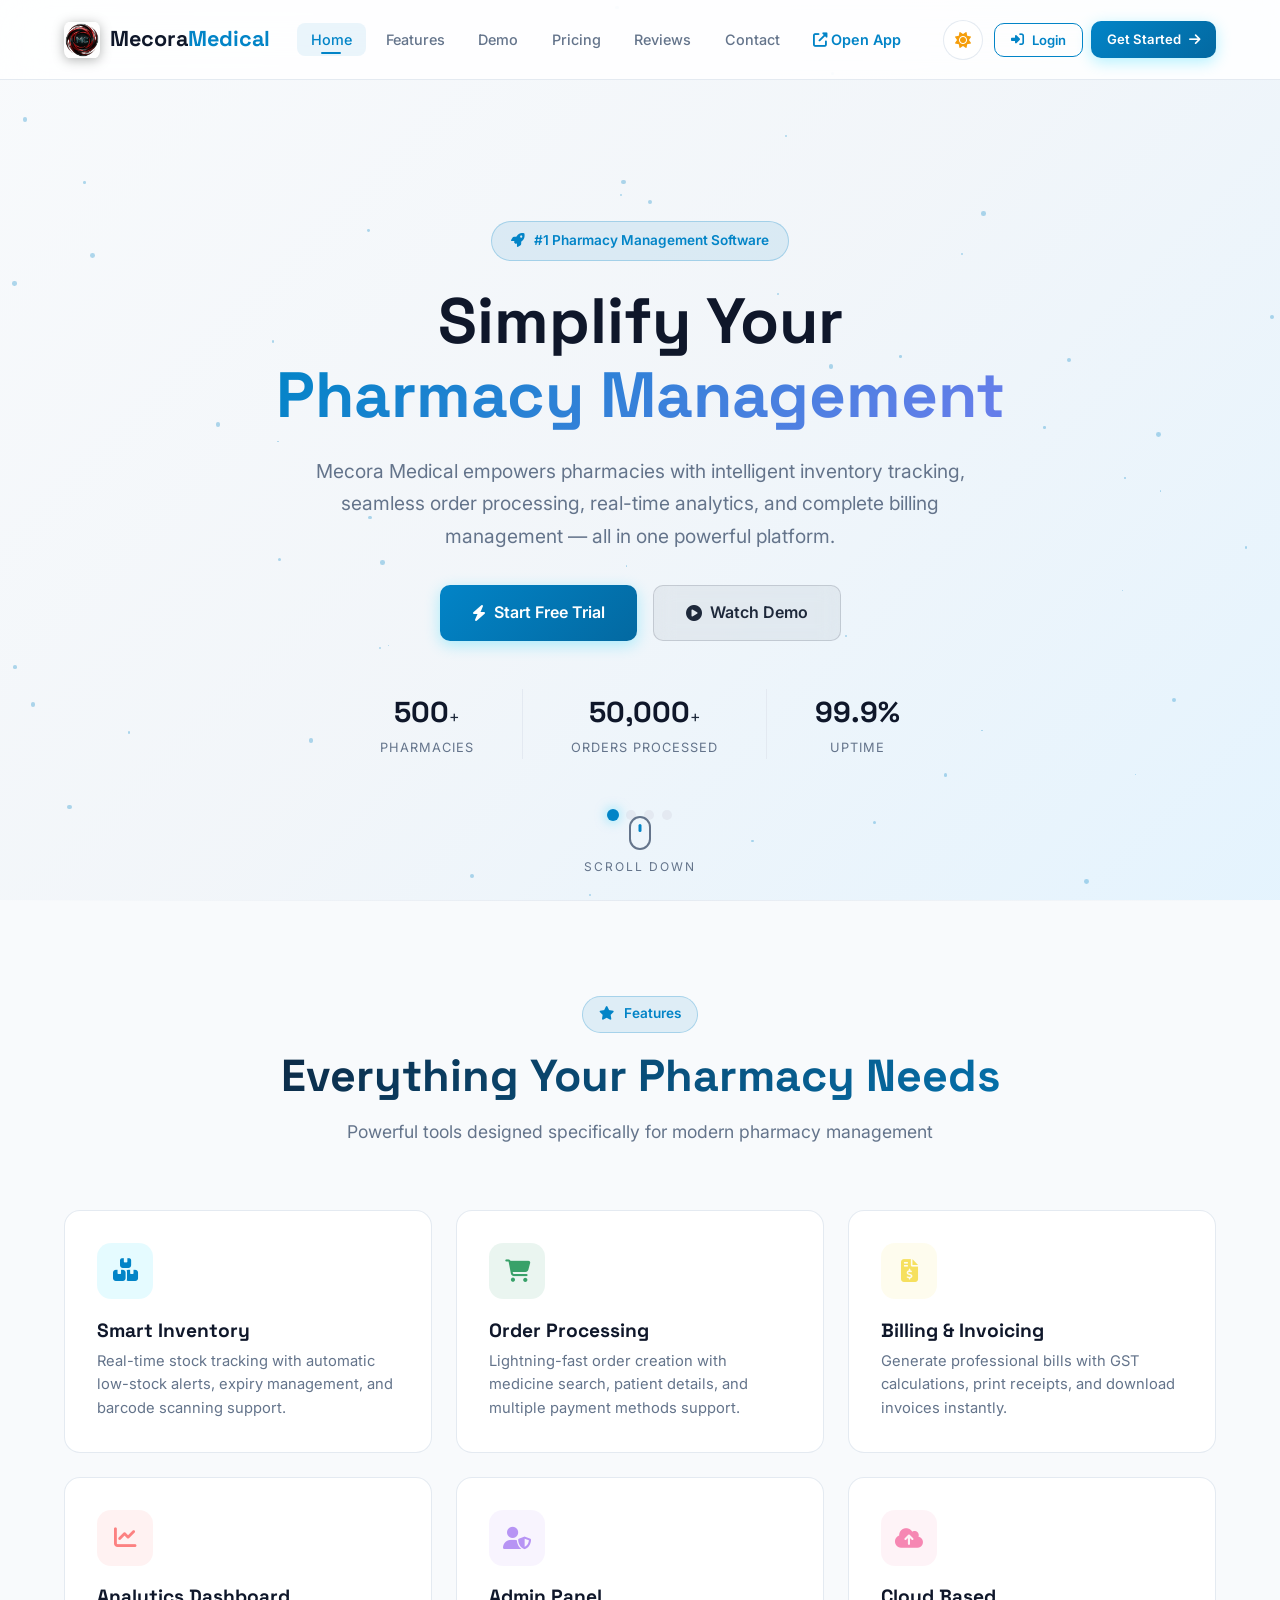
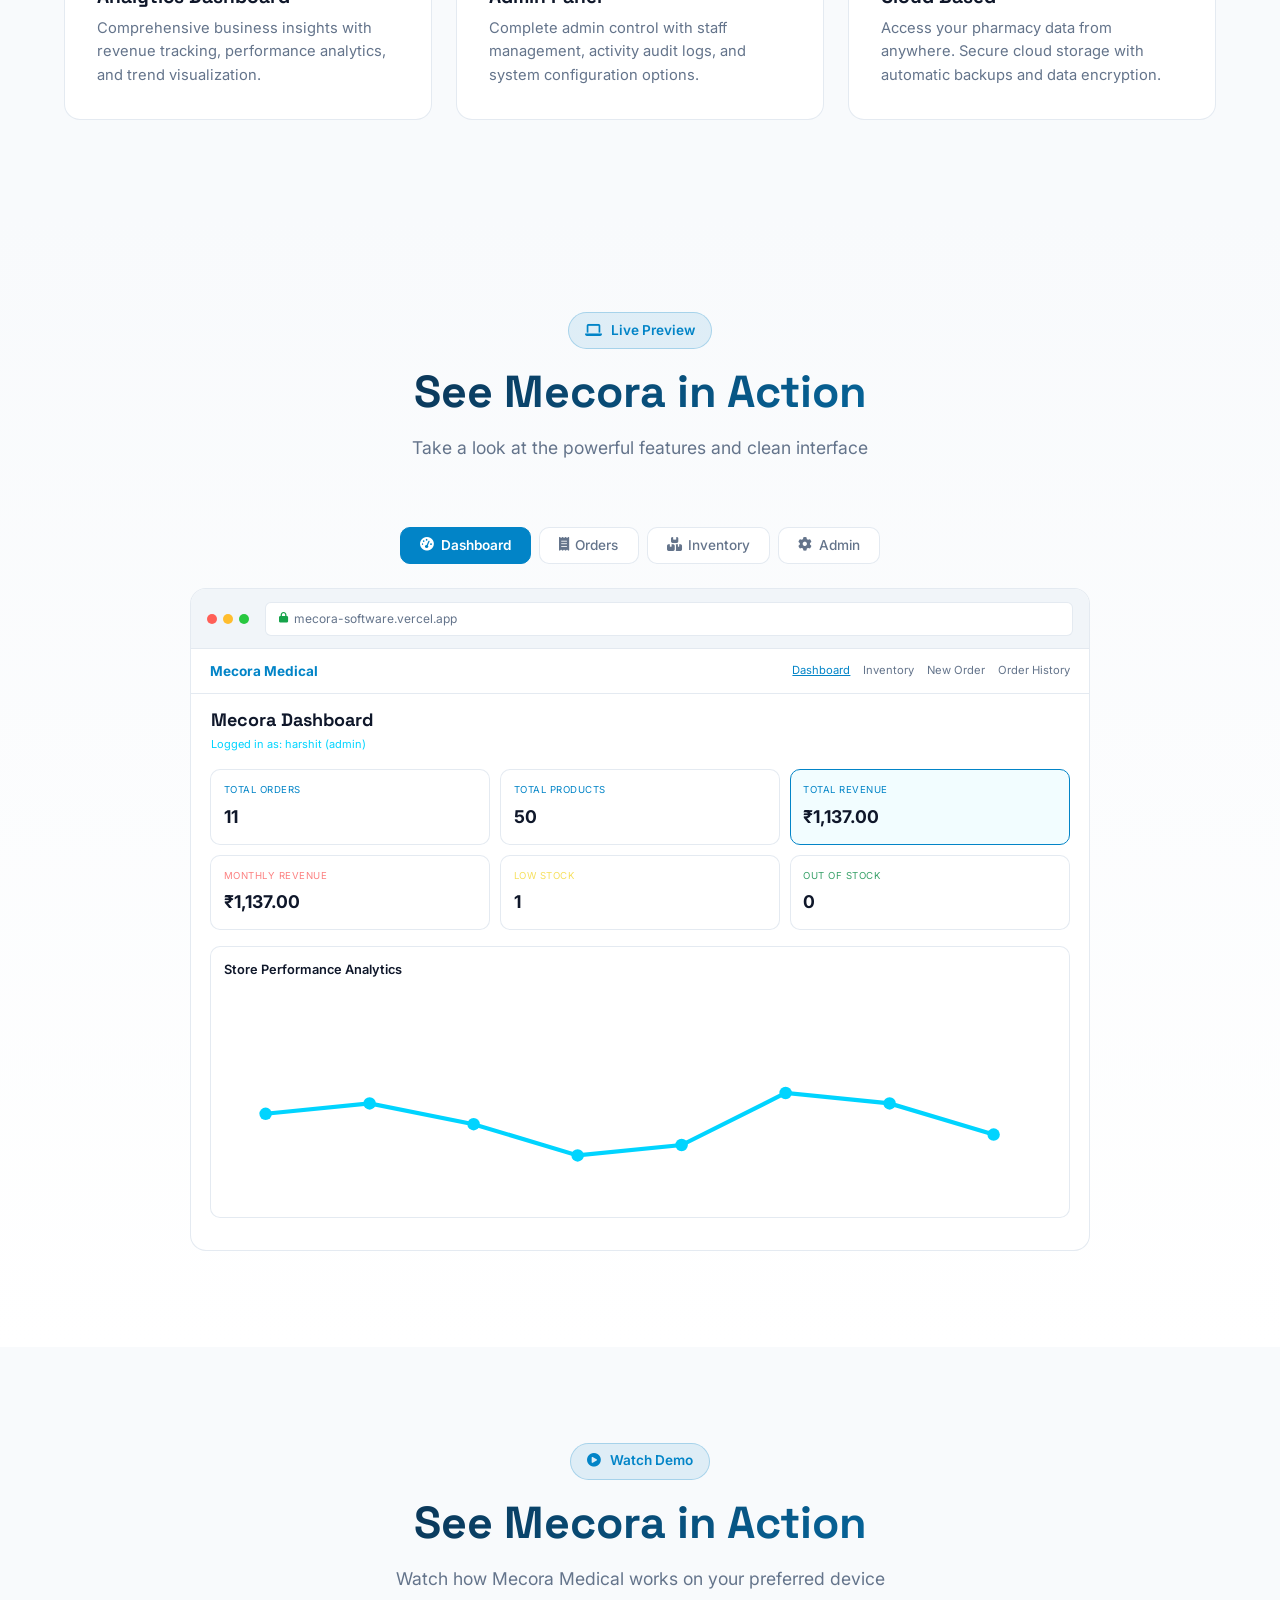
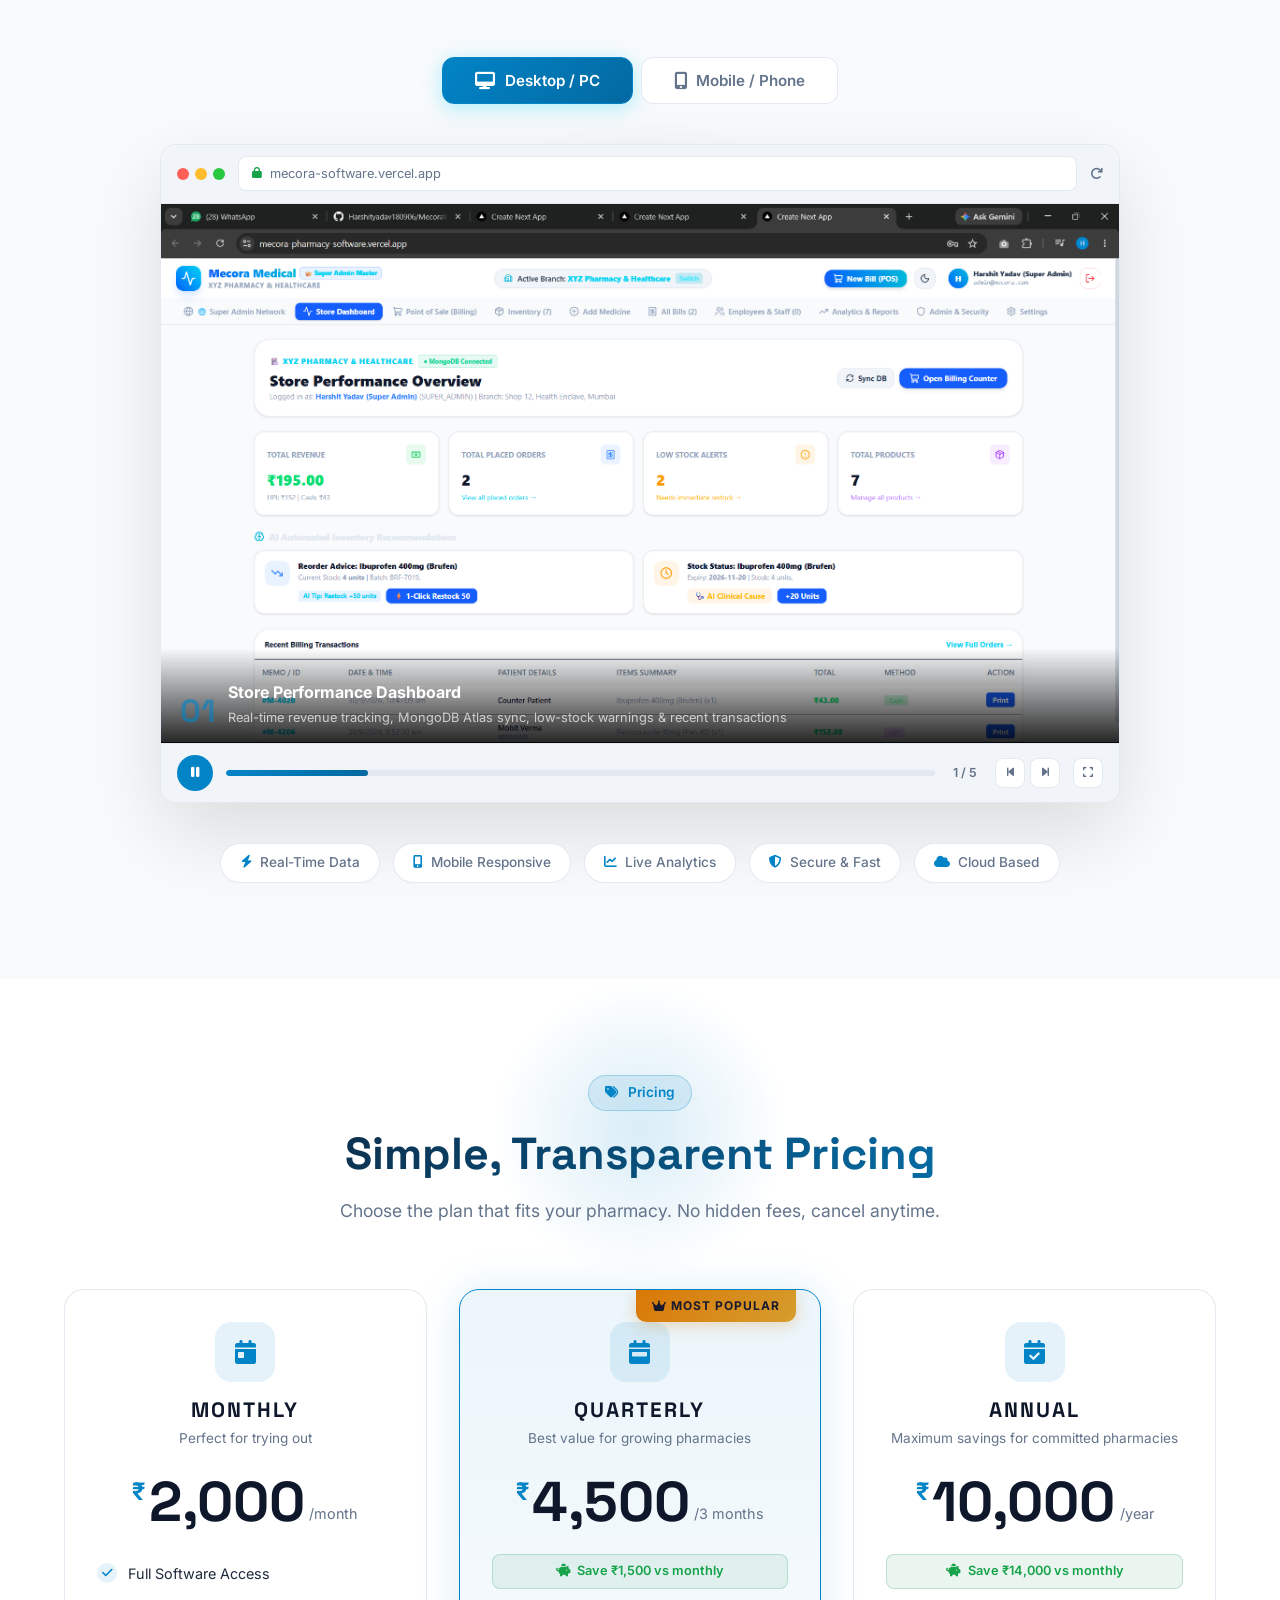
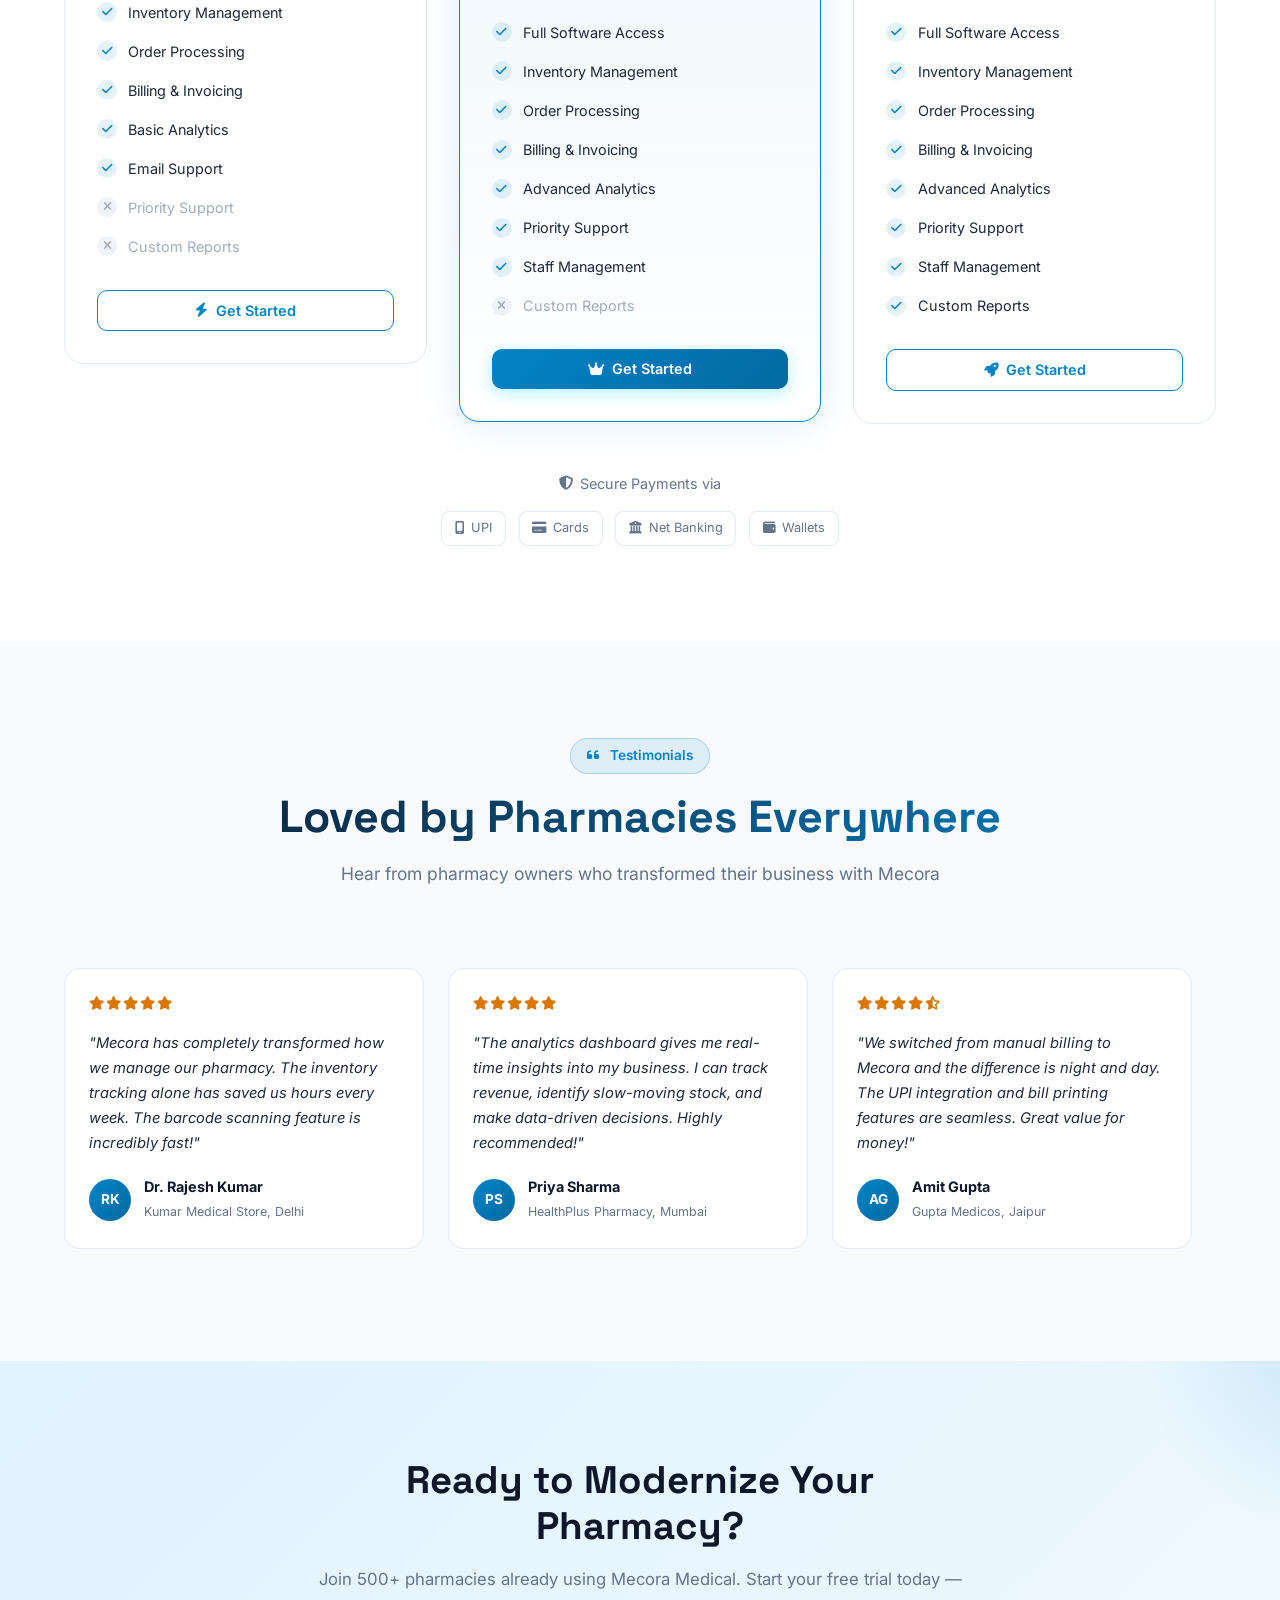
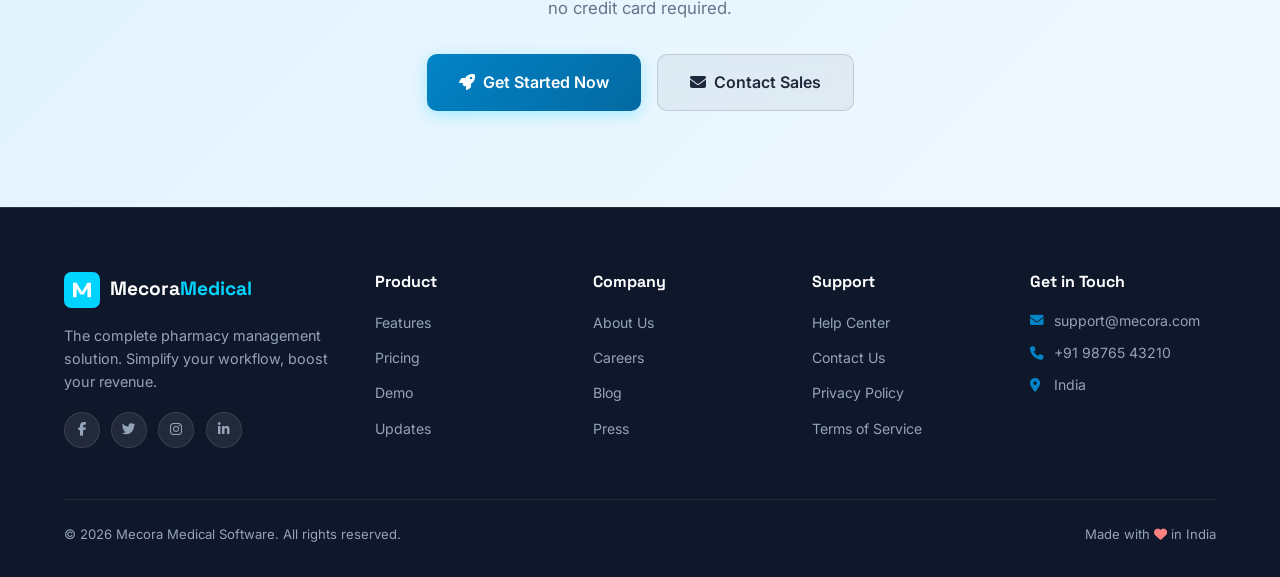
==== commit 8a01c90d: "Fix Vercel serverless startup crash, add Admin Portal and enforce signup before payment" ====
--- a/index.html
+++ b/index.html
@@ -69,12 +69,14 @@
           <i class="fas fa-sun theme-icon-sun"></i>
           <i class="fas fa-moon theme-icon-moon"></i>
         </button>
-        <button class="btn btn-outline btn-sm" onclick="showLoginModal(null)">
-          <i class="fas fa-sign-in-alt"></i> Login
-        </button>
-        <a href="#pricing" class="btn btn-primary btn-sm">
-          Get Started <i class="fas fa-arrow-right"></i>
-        </a>
+        <div id="navAuthButtons" style="display: flex; gap: 0.5rem; align-items: center;">
+          <button class="btn btn-outline btn-sm" onclick="showLoginModal(null, 'login')">
+            <i class="fas fa-sign-in-alt"></i> Login
+          </button>
+          <a href="#pricing" class="btn btn-primary btn-sm">
+            Get Started <i class="fas fa-arrow-right"></i>
+          </a>
+        </div>
       </div>
       
       <button class="hamburger" aria-label="Menu">
@@ -934,52 +936,174 @@
             </defs>
           </svg>
         </div>
-        <h2>Welcome to Mecora</h2>
-        <p>Sign in to continue with your purchase</p>
+        <h2 id="authModalTitle">Welcome to Mecora</h2>
+        <p id="authModalSubtitle">Sign in or create an account to proceed</p>
+      </div>
+
+      <!-- Notice when purchasing plan without signup -->
+      <div class="auth-notice" id="authNotice" style="display: none;">
+        <i class="fas fa-user-lock"></i>
+        <div>
+          <strong>Account Required:</strong> You must sign up and register your details first before you can purchase and activate your subscription.
+        </div>
       </div>
       
       <div class="auth-tabs">
-        <button class="auth-tab active" data-tab="login" onclick="switchAuthTab('login')">Login</button>
-        <button class="auth-tab" data-tab="signup" onclick="switchAuthTab('signup')">Sign Up</button>
+        <button class="auth-tab" data-tab="signup" onclick="switchAuthTab('signup')">Sign Up (New Customer)</button>
+        <button class="auth-tab active" data-tab="login" onclick="switchAuthTab('login')">Login (Existing / Admin)</button>
       </div>
       
       <!-- Login Form -->
       <form class="auth-form active" id="loginForm" onsubmit="handleLogin(event)">
         <div class="form-group">
           <label for="loginEmail"><i class="fas fa-envelope"></i> Email Address</label>
-          <input type="email" id="loginEmail" placeholder="Enter your email" required>
+          <input type="email" id="loginEmail" placeholder="Enter your email" required autocomplete="email">
         </div>
         <div class="form-group">
           <label for="loginPassword"><i class="fas fa-lock"></i> Password</label>
-          <input type="password" id="loginPassword" placeholder="Enter your password" required>
+          <input type="password" id="loginPassword" placeholder="Enter your password" required autocomplete="current-password">
         </div>
         <button type="submit" class="btn btn-primary btn-block">
-          <i class="fas fa-sign-in-alt"></i> Login & Pay
+          <i class="fas fa-sign-in-alt"></i> Login
         </button>
+        <p style="margin-top: 1rem; text-align: center; font-size: 0.85rem; color: var(--text-muted);">
+          Don't have an account yet? 
+          <a href="javascript:void(0)" onclick="switchAuthTab('signup')" style="color: var(--accent-cyan); font-weight: 600;">Sign up first &rarr;</a>
+        </p>
+        <div style="margin-top: 1rem; padding: 0.6rem 0.8rem; background: rgba(245, 158, 11, 0.08); border: 1px dashed rgba(245, 158, 11, 0.3); border-radius: 8px; font-size: 0.76rem; color: var(--text-muted); text-align: center;">
+          <i class="fas fa-crown" style="color: #f59e0b;"></i> <strong>Admin Access:</strong> Logging in as Admin automatically opens the Customer Payments & Contact Directory.
+        </div>
       </form>
       
       <!-- Signup Form -->
       <form class="auth-form" id="signupForm" onsubmit="handleSignup(event)">
         <div class="form-group">
           <label for="signupName"><i class="fas fa-user"></i> Full Name</label>
-          <input type="text" id="signupName" placeholder="Enter your full name" required>
+          <input type="text" id="signupName" placeholder="Enter your full name" required autocomplete="name">
         </div>
         <div class="form-group">
           <label for="signupEmail"><i class="fas fa-envelope"></i> Email Address</label>
-          <input type="email" id="signupEmail" placeholder="Enter your email" required>
+          <input type="email" id="signupEmail" placeholder="Enter your email" required autocomplete="email">
         </div>
         <div class="form-group">
           <label for="signupPhone"><i class="fas fa-phone"></i> Phone Number</label>
-          <input type="tel" id="signupPhone" placeholder="Enter your phone number" required>
+          <input type="tel" id="signupPhone" placeholder="Enter your 10-digit mobile number" required autocomplete="tel">
         </div>
         <div class="form-group">
           <label for="signupPassword"><i class="fas fa-lock"></i> Password</label>
-          <input type="password" id="signupPassword" placeholder="Create a password" required minlength="6">
+          <input type="password" id="signupPassword" placeholder="Create a secure password" required minlength="6" autocomplete="new-password">
         </div>
         <button type="submit" class="btn btn-primary btn-block">
-          <i class="fas fa-user-plus"></i> Create Account & Pay
+          <i class="fas fa-user-plus"></i> Create Account & Proceed
         </button>
+        <p style="margin-top: 1rem; text-align: center; font-size: 0.85rem; color: var(--text-muted);">
+          Already signed up? 
+          <a href="javascript:void(0)" onclick="switchAuthTab('login')" style="color: var(--accent-cyan); font-weight: 600;">Login here &rarr;</a>
+        </p>
       </form>
+    </div>
+  </div>
+
+  <!-- ===== ADMIN DASHBOARD & VERIFICATION PORTAL ===== -->
+  <div class="modal-overlay" id="adminModal">
+    <div class="modal-container admin-modal-container">
+      <button class="modal-close" onclick="closeAdminModal()">
+        <i class="fas fa-times"></i>
+      </button>
+
+      <!-- Admin Header -->
+      <div class="admin-header">
+        <div class="admin-header-title">
+          <div class="admin-badge-icon">
+            <i class="fas fa-crown"></i>
+          </div>
+          <div class="admin-title-text">
+            <h2>Mecora Admin Portal <span class="admin-db-status"><span class="pulse-dot"></span> Live MongoDB Atlas</span></h2>
+            <p>Customer Directory, Order Verification & Instant Contact Actions</p>
+          </div>
+        </div>
+        <div class="admin-header-actions">
+          <button class="admin-btn admin-btn-refresh" onclick="loadAdminPayments(true)" title="Refresh database records">
+            <i class="fas fa-sync-alt" id="adminRefreshIcon"></i> Refresh
+          </button>
+          <button class="admin-btn admin-btn-csv" onclick="exportAdminPaymentsCSV()" title="Download CSV Report">
+            <i class="fas fa-file-csv"></i> Export CSV
+          </button>
+          <button class="admin-btn admin-btn-close" onclick="closeAdminModal()">
+            <i class="fas fa-times"></i> Close
+          </button>
+        </div>
+      </div>
+
+      <!-- Admin KPIs -->
+      <div class="admin-kpis">
+        <div class="admin-kpi-card kpi-revenue">
+          <div class="admin-kpi-icon"><i class="fas fa-rupee-sign"></i></div>
+          <div class="admin-kpi-info">
+            <h4 id="adminKpiRevenue">₹0</h4>
+            <span>Total Revenue</span>
+          </div>
+        </div>
+        <div class="admin-kpi-card kpi-orders">
+          <div class="admin-kpi-icon"><i class="fas fa-receipt"></i></div>
+          <div class="admin-kpi-info">
+            <h4 id="adminKpiOrders">0</h4>
+            <span>Paid Subscriptions</span>
+          </div>
+        </div>
+        <div class="admin-kpi-card kpi-customers">
+          <div class="admin-kpi-icon"><i class="fas fa-users"></i></div>
+          <div class="admin-kpi-info">
+            <h4 id="adminKpiCustomers">0</h4>
+            <span>Unique Customers</span>
+          </div>
+        </div>
+        <div class="admin-kpi-card kpi-latest">
+          <div class="admin-kpi-icon"><i class="fas fa-clock"></i></div>
+          <div class="admin-kpi-info">
+            <h4 id="adminKpiLatest">-</h4>
+            <span>Latest Order</span>
+          </div>
+        </div>
+      </div>
+
+      <!-- Admin Search and Filters Toolbar -->
+      <div class="admin-toolbar">
+        <div class="admin-search-box">
+          <i class="fas fa-search"></i>
+          <input type="text" id="adminSearchInput" oninput="filterAdminPayments()" placeholder="🔍 Search customer name, phone, email, order ID...">
+        </div>
+        <div class="admin-filter-pills">
+          <button class="admin-filter-pill active" data-filter="all" onclick="setAdminPlanFilter('all')">All (<span id="countAll">0</span>)</button>
+          <button class="admin-filter-pill" data-filter="quarterly" onclick="setAdminPlanFilter('quarterly')">Quarterly (<span id="countQuarterly">0</span>)</button>
+          <button class="admin-filter-pill" data-filter="annual" onclick="setAdminPlanFilter('annual')">Annual (<span id="countAnnual">0</span>)</button>
+          <button class="admin-filter-pill" data-filter="monthly" onclick="setAdminPlanFilter('monthly')">Monthly (<span id="countMonthly">0</span>)</button>
+        </div>
+      </div>
+
+      <!-- Payments Table -->
+      <div class="admin-table-container">
+        <table class="admin-payments-table">
+          <thead>
+            <tr>
+              <th>Customer</th>
+              <th>Direct Contact</th>
+              <th>Plan</th>
+              <th>Amount</th>
+              <th>Date & Time</th>
+              <th>Status</th>
+              <th>IDs</th>
+            </tr>
+          </thead>
+          <tbody id="adminPaymentsTableBody">
+            <tr>
+              <td colspan="7" style="text-align: center; padding: 2.5rem; color: var(--text-muted);">
+                <i class="fas fa-spinner fa-spin" style="margin-right: 0.5rem; color: var(--accent-cyan);"></i> Loading customer records from MongoDB...
+              </td>
+            </tr>
+          </tbody>
+        </table>
+      </div>
     </div>
   </div>
 
--- a/css/style.css
+++ b/css/style.css
@@ -2915,3 +2915,486 @@
     font-size: 2.8rem;
   }
 }
+
+/* ==========================================================================
+   20. Admin Dashboard & Verification Portal Styles
+   ========================================================================== */
+.admin-modal-container {
+  max-width: 1200px !important;
+  width: 95% !important;
+  max-height: 92vh;
+  overflow-y: auto;
+  padding: 2rem !important;
+  border-radius: 20px;
+  background: var(--modal-bg);
+  border: 1px solid rgba(0, 212, 255, 0.3) !important;
+  box-shadow: 0 25px 70px rgba(0, 0, 0, 0.6), 0 0 30px rgba(0, 212, 255, 0.15) !important;
+}
+
+.admin-header {
+  display: flex;
+  justify-content: space-between;
+  align-items: flex-start;
+  margin-bottom: 1.5rem;
+  flex-wrap: wrap;
+  gap: 1rem;
+}
+
+.admin-header-title {
+  display: flex;
+  align-items: center;
+  gap: 1rem;
+}
+
+.admin-badge-icon {
+  width: 48px;
+  height: 48px;
+  border-radius: 12px;
+  background: linear-gradient(135deg, #f59e0b, #d97706);
+  display: flex;
+  align-items: center;
+  justify-content: center;
+  font-size: 1.4rem;
+  color: #fff;
+  box-shadow: 0 4px 15px rgba(245, 158, 11, 0.4);
+}
+
+.admin-title-text h2 {
+  font-size: 1.4rem;
+  margin: 0;
+  display: flex;
+  align-items: center;
+  gap: 0.5rem;
+  color: var(--heading-color);
+}
+
+.admin-title-text p {
+  color: var(--text-muted);
+  font-size: 0.85rem;
+  margin: 0.2rem 0 0;
+}
+
+.admin-db-status {
+  display: inline-flex;
+  align-items: center;
+  gap: 0.35rem;
+  background: rgba(16, 185, 129, 0.1);
+  border: 1px solid rgba(16, 185, 129, 0.3);
+  color: #10b981;
+  font-size: 0.75rem;
+  font-weight: 600;
+  padding: 0.2rem 0.6rem;
+  border-radius: 20px;
+}
+
+.admin-db-status .pulse-dot {
+  width: 7px;
+  height: 7px;
+  background: #10b981;
+  border-radius: 50%;
+  animation: pulse 1.5s infinite;
+}
+
+.admin-header-actions {
+  display: flex;
+  align-items: center;
+  gap: 0.6rem;
+}
+
+.admin-btn {
+  padding: 0.55rem 1rem;
+  border-radius: 8px;
+  font-size: 0.85rem;
+  font-weight: 600;
+  cursor: pointer;
+  display: inline-flex;
+  align-items: center;
+  gap: 0.4rem;
+  transition: all var(--transition-fast);
+  border: 1px solid transparent;
+}
+
+.admin-btn-refresh {
+  background: rgba(0, 212, 255, 0.1);
+  color: var(--accent-cyan);
+  border-color: rgba(0, 212, 255, 0.3);
+}
+
+.admin-btn-refresh:hover {
+  background: var(--accent-cyan);
+  color: #fff;
+}
+
+.admin-btn-csv {
+  background: rgba(16, 185, 129, 0.1);
+  color: #10b981;
+  border-color: rgba(16, 185, 129, 0.3);
+}
+
+.admin-btn-csv:hover {
+  background: #10b981;
+  color: #fff;
+}
+
+.admin-btn-close {
+  background: rgba(239, 68, 68, 0.1);
+  color: #ef4444;
+  border-color: rgba(239, 68, 68, 0.3);
+}
+
+.admin-btn-close:hover {
+  background: #ef4444;
+  color: #fff;
+}
+
+/* KPI Summary Cards */
+.admin-kpis {
+  display: grid;
+  grid-template-columns: repeat(auto-fit, minmax(220px, 1fr));
+  gap: 1rem;
+  margin-bottom: 1.5rem;
+}
+
+.admin-kpi-card {
+  background: var(--card-bg);
+  border: 1px solid var(--card-border);
+  border-radius: 14px;
+  padding: 1.2rem;
+  display: flex;
+  align-items: center;
+  gap: 1rem;
+  box-shadow: 0 4px 15px var(--shadow-color);
+  transition: transform var(--transition-fast);
+}
+
+.admin-kpi-card:hover {
+  transform: translateY(-2px);
+  border-color: var(--accent-cyan);
+}
+
+.admin-kpi-icon {
+  width: 44px;
+  height: 44px;
+  border-radius: 12px;
+  display: flex;
+  align-items: center;
+  justify-content: center;
+  font-size: 1.2rem;
+  flex-shrink: 0;
+}
+
+.kpi-revenue .admin-kpi-icon { background: rgba(0, 212, 255, 0.15); color: var(--accent-cyan); }
+.kpi-orders .admin-kpi-icon { background: rgba(16, 185, 129, 0.15); color: #10b981; }
+.kpi-customers .admin-kpi-icon { background: rgba(168, 85, 247, 0.15); color: #a855f7; }
+.kpi-latest .admin-kpi-icon { background: rgba(245, 158, 11, 0.15); color: #f59e0b; }
+
+.admin-kpi-info h4 {
+  font-size: 1.35rem;
+  margin: 0;
+  font-weight: 700;
+  color: var(--heading-color);
+}
+
+.admin-kpi-info span {
+  font-size: 0.8rem;
+  color: var(--text-muted);
+}
+
+/* Search and Filters Bar */
+.admin-toolbar {
+  display: flex;
+  justify-content: space-between;
+  align-items: center;
+  flex-wrap: wrap;
+  gap: 1rem;
+  margin-bottom: 1.2rem;
+  background: var(--card-bg);
+  border: 1px solid var(--card-border);
+  border-radius: 12px;
+  padding: 0.8rem 1rem;
+}
+
+.admin-search-box {
+  flex: 1;
+  min-width: 250px;
+  position: relative;
+}
+
+.admin-search-box i {
+  position: absolute;
+  left: 0.9rem;
+  top: 50%;
+  transform: translateY(-50%);
+  color: var(--text-muted);
+  font-size: 0.85rem;
+}
+
+.admin-search-box input {
+  width: 100%;
+  padding: 0.55rem 0.8rem 0.55rem 2.2rem;
+  background: var(--input-bg);
+  border: 1px solid var(--input-border);
+  border-radius: 8px;
+  color: var(--input-text);
+  font-size: 0.88rem;
+  outline: none;
+  transition: border-color var(--transition-fast);
+}
+
+.admin-search-box input:focus {
+  border-color: var(--accent-cyan);
+}
+
+.admin-filter-pills {
+  display: flex;
+  gap: 0.4rem;
+  flex-wrap: wrap;
+}
+
+.admin-filter-pill {
+  padding: 0.35rem 0.75rem;
+  background: transparent;
+  border: 1px solid var(--card-border);
+  border-radius: 20px;
+  font-size: 0.78rem;
+  font-weight: 600;
+  color: var(--text-muted);
+  cursor: pointer;
+  transition: all var(--transition-fast);
+}
+
+.admin-filter-pill:hover,
+.admin-filter-pill.active {
+  background: var(--accent-cyan);
+  border-color: var(--accent-cyan);
+  color: #fff;
+}
+
+/* Payments Directory Table */
+.admin-table-container {
+  overflow-x: auto;
+  border-radius: 14px;
+  border: 1px solid var(--card-border);
+  background: var(--card-bg);
+}
+
+.admin-payments-table {
+  width: 100%;
+  border-collapse: collapse;
+  font-size: 0.88rem;
+  text-align: left;
+}
+
+.admin-payments-table th {
+  padding: 0.9rem 1rem;
+  background: var(--bg-tertiary);
+  color: var(--text-muted);
+  font-size: 0.76rem;
+  text-transform: uppercase;
+  letter-spacing: 0.5px;
+  font-weight: 600;
+  border-bottom: 1px solid var(--card-border);
+  white-space: nowrap;
+}
+
+.admin-payments-table td {
+  padding: 1rem;
+  border-bottom: 1px solid var(--card-border);
+  vertical-align: middle;
+  color: var(--text-light);
+}
+
+.admin-payments-table tr:last-child td {
+  border-bottom: none;
+}
+
+.admin-payments-table tr:hover td {
+  background: rgba(0, 212, 255, 0.03);
+}
+
+/* Customer Cell */
+.admin-customer-cell {
+  display: flex;
+  align-items: center;
+  gap: 0.75rem;
+}
+
+.admin-customer-avatar {
+  width: 38px;
+  height: 38px;
+  border-radius: 10px;
+  background: linear-gradient(135deg, var(--accent-cyan), #0284c7);
+  color: #fff;
+  font-weight: 700;
+  font-size: 0.85rem;
+  display: flex;
+  align-items: center;
+  justify-content: center;
+  flex-shrink: 0;
+}
+
+.admin-customer-meta strong {
+  display: block;
+  font-size: 0.9rem;
+  color: var(--heading-color);
+}
+
+.admin-customer-meta a {
+  font-size: 0.78rem;
+  color: var(--text-muted);
+  text-decoration: none;
+}
+
+.admin-customer-meta a:hover {
+  color: var(--accent-cyan);
+}
+
+/* Contact Actions */
+.admin-contact-actions {
+  display: flex;
+  align-items: center;
+  gap: 0.4rem;
+  flex-wrap: wrap;
+}
+
+.contact-pill {
+  display: inline-flex;
+  align-items: center;
+  gap: 0.35rem;
+  padding: 0.35rem 0.65rem;
+  border-radius: 6px;
+  font-size: 0.75rem;
+  font-weight: 600;
+  text-decoration: none;
+  transition: all var(--transition-fast);
+}
+
+.contact-pill.call {
+  background: rgba(59, 130, 246, 0.15);
+  color: #3b82f6;
+  border: 1px solid rgba(59, 130, 246, 0.3);
+}
+
+.contact-pill.call:hover {
+  background: #3b82f6;
+  color: #fff;
+}
+
+.contact-pill.wa {
+  background: rgba(37, 211, 102, 0.15);
+  color: #25d366;
+  border: 1px solid rgba(37, 211, 102, 0.3);
+}
+
+.contact-pill.wa:hover {
+  background: #25d366;
+  color: #fff;
+}
+
+.contact-pill.mail {
+  background: rgba(168, 85, 247, 0.15);
+  color: #a855f7;
+  border: 1px solid rgba(168, 85, 247, 0.3);
+}
+
+.contact-pill.mail:hover {
+  background: #a855f7;
+  color: #fff;
+}
+
+/* Plan Badges */
+.admin-plan-badge {
+  display: inline-block;
+  padding: 0.28rem 0.65rem;
+  border-radius: 20px;
+  font-size: 0.74rem;
+  font-weight: 700;
+  text-transform: capitalize;
+}
+
+.admin-plan-badge.quarterly {
+  background: rgba(0, 212, 255, 0.15);
+  color: var(--accent-cyan);
+  border: 1px solid rgba(0, 212, 255, 0.3);
+}
+
+.admin-plan-badge.annual {
+  background: rgba(245, 158, 11, 0.15);
+  color: #f59e0b;
+  border: 1px solid rgba(245, 158, 11, 0.3);
+}
+
+.admin-plan-badge.monthly {
+  background: rgba(139, 92, 246, 0.15);
+  color: #8b5cf6;
+  border: 1px solid rgba(139, 92, 246, 0.3);
+}
+
+.admin-amount-text {
+  font-weight: 700;
+  font-size: 0.95rem;
+  color: #10b981;
+}
+
+.admin-status-pill {
+  display: inline-flex;
+  align-items: center;
+  gap: 0.3rem;
+  padding: 0.25rem 0.6rem;
+  border-radius: 20px;
+  background: rgba(16, 185, 129, 0.15);
+  color: #10b981;
+  font-size: 0.72rem;
+  font-weight: 600;
+}
+
+.admin-id-tag {
+  font-family: monospace;
+  font-size: 0.74rem;
+  color: var(--text-muted);
+  background: var(--bg-tertiary);
+  padding: 0.15rem 0.4rem;
+  border-radius: 4px;
+}
+
+/* Navbar Admin Button */
+.btn-admin-nav {
+  background: linear-gradient(135deg, #f59e0b, #d97706) !important;
+  color: #fff !important;
+  font-weight: 700 !important;
+  border: none !important;
+  box-shadow: 0 0 15px rgba(245, 158, 11, 0.4) !important;
+  animation: pulse 2s infinite;
+}
+
+.btn-admin-nav:hover {
+  transform: translateY(-2px);
+  box-shadow: 0 0 25px rgba(245, 158, 11, 0.6) !important;
+}
+
+.btn-user-nav {
+  background: rgba(0, 212, 255, 0.1) !important;
+  border: 1px solid var(--accent-cyan) !important;
+  color: var(--accent-cyan) !important;
+}
+
+/* Auth Notice */
+.auth-notice {
+  background: rgba(0, 212, 255, 0.08);
+  border: 1px solid rgba(0, 212, 255, 0.3);
+  border-radius: 10px;
+  padding: 0.75rem 1rem;
+  margin-bottom: 1.2rem;
+  font-size: 0.84rem;
+  color: var(--text-light);
+  display: flex;
+  align-items: center;
+  gap: 0.6rem;
+  line-height: 1.4;
+}
+
+.auth-notice i {
+  color: var(--accent-cyan);
+  font-size: 1.1rem;
+  flex-shrink: 0;
+}
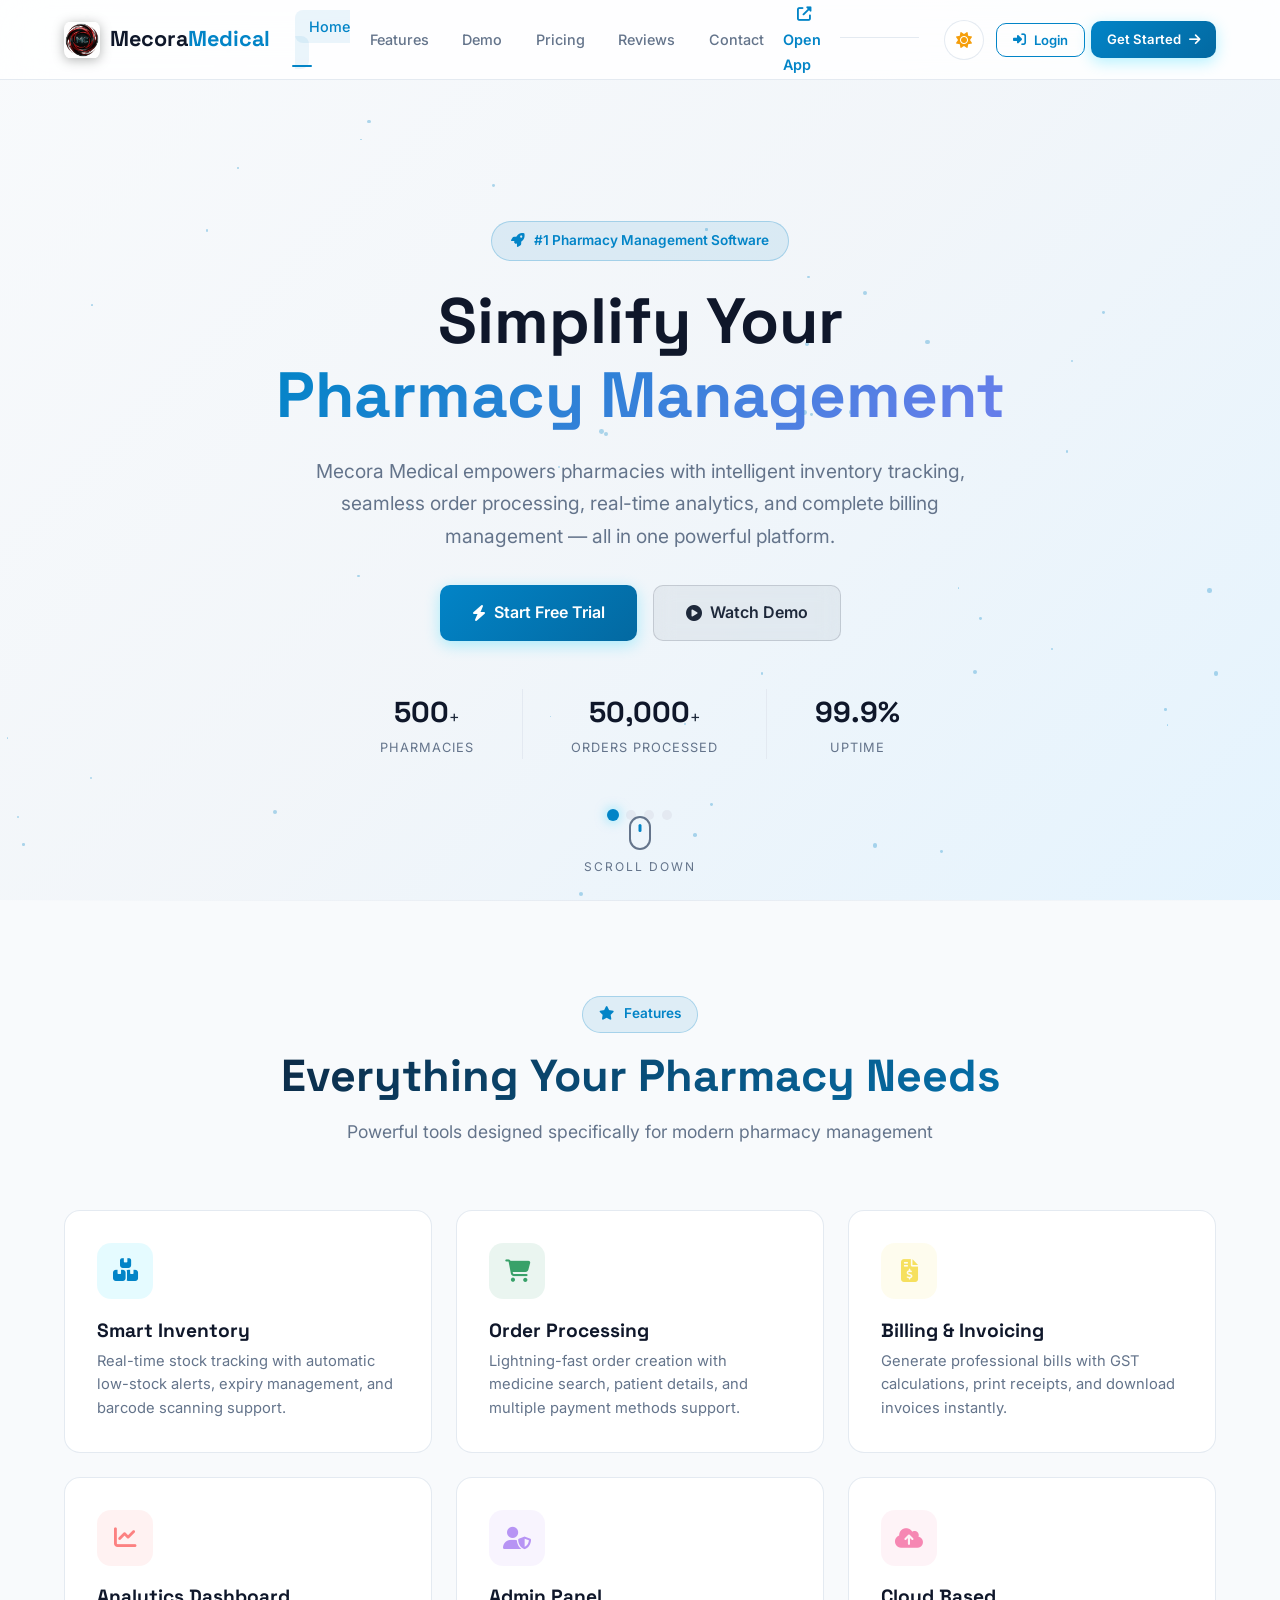
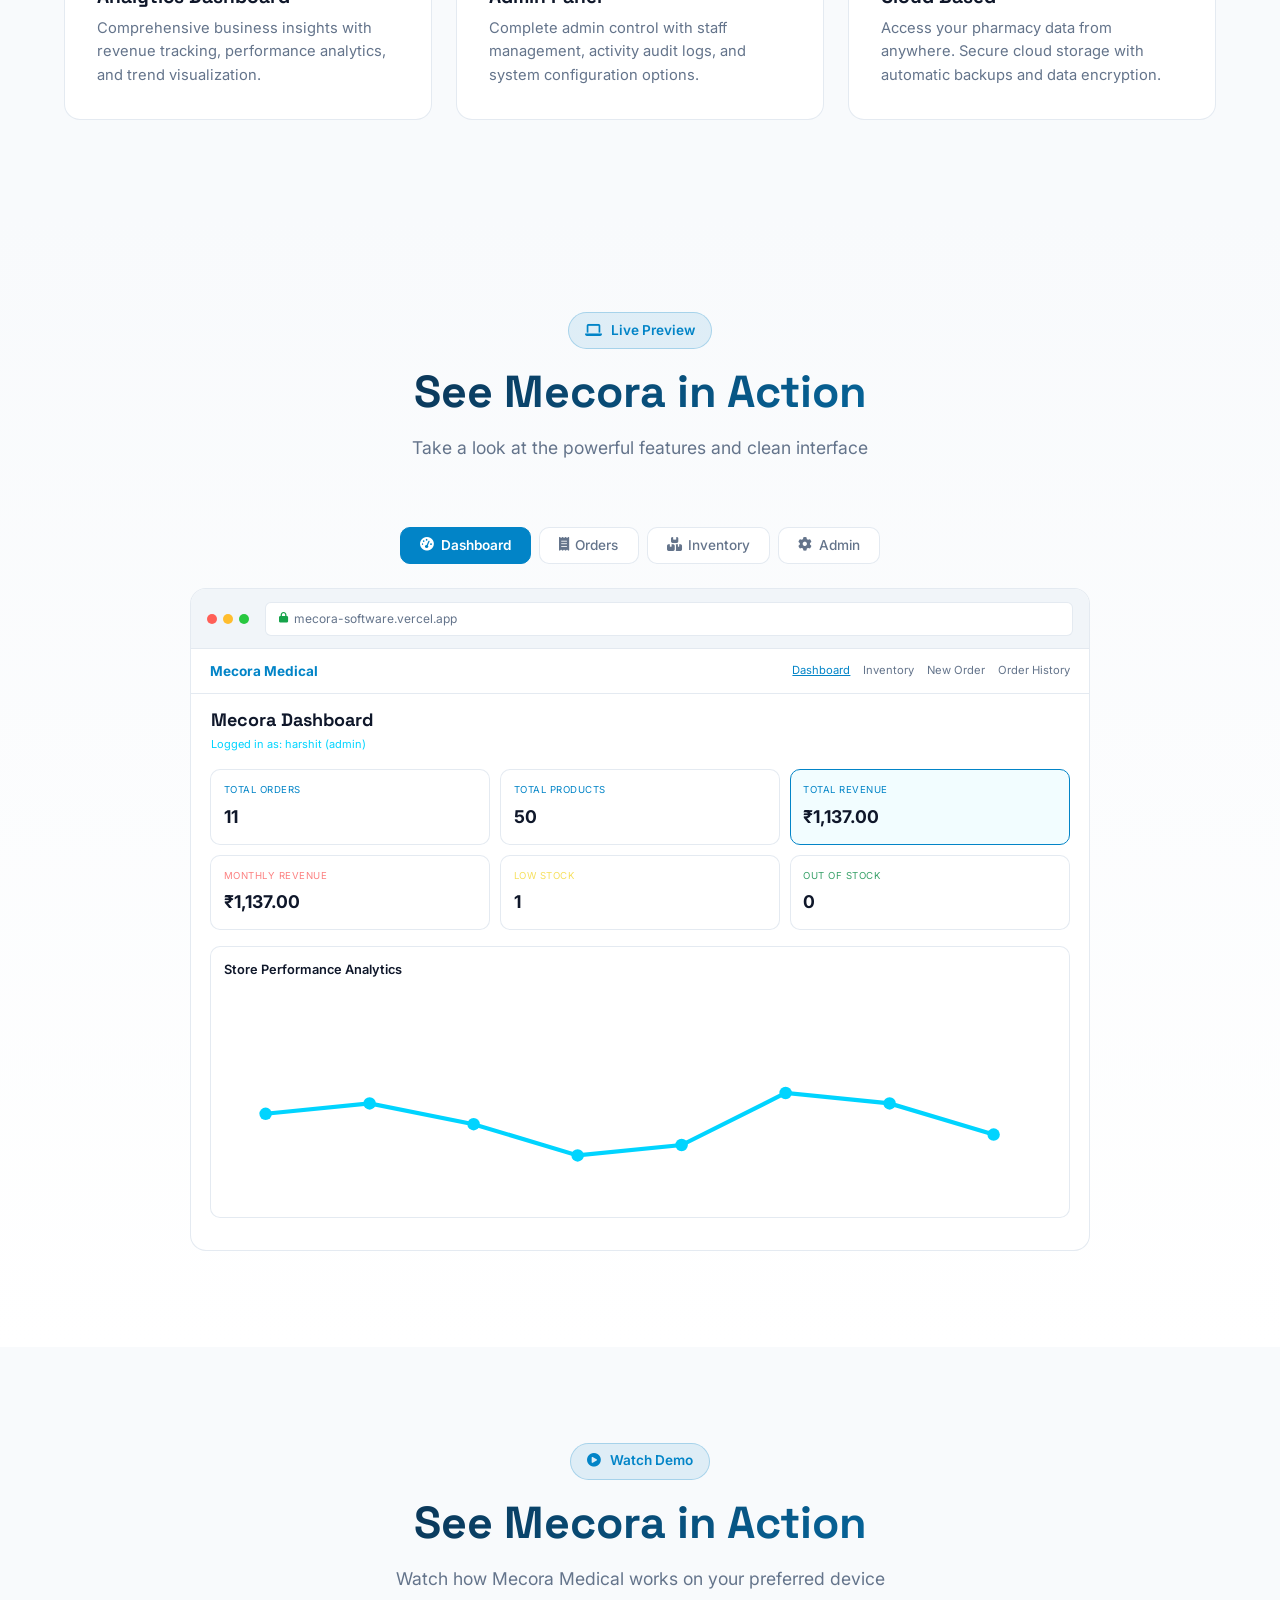
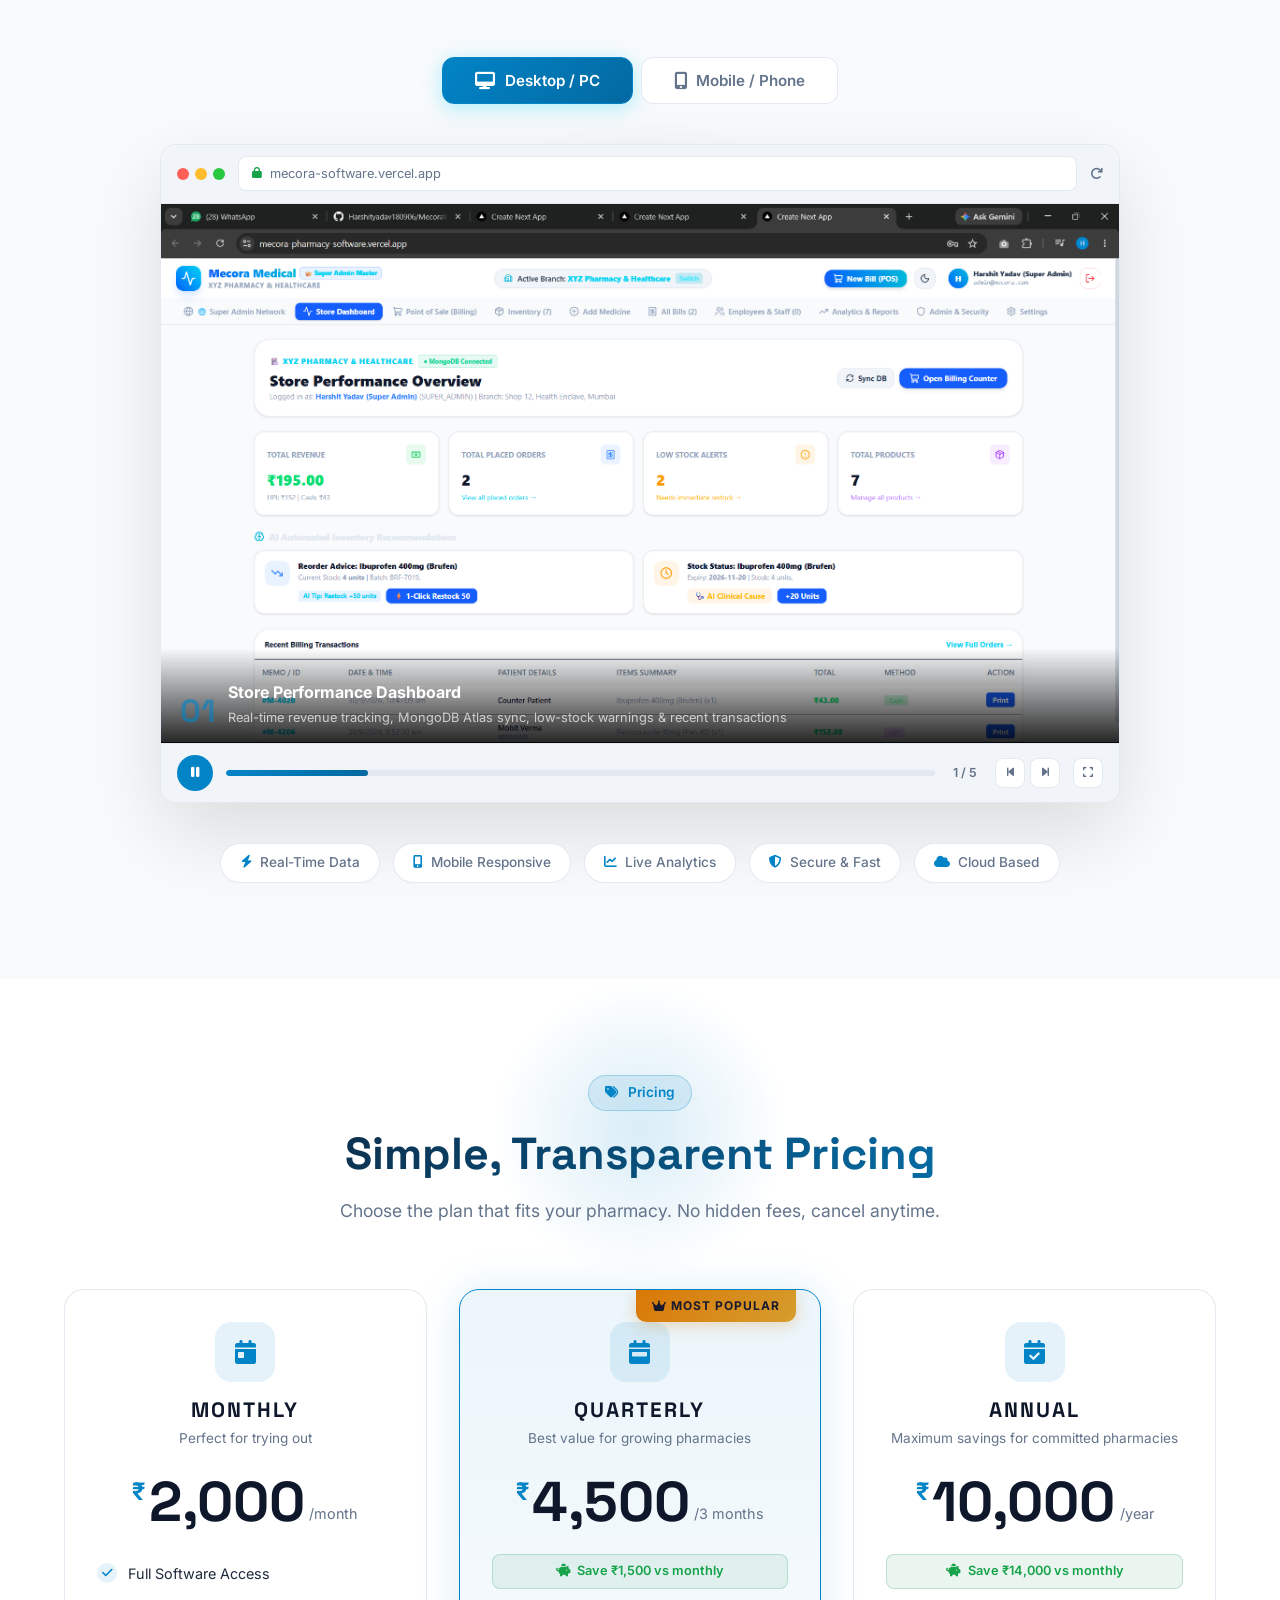
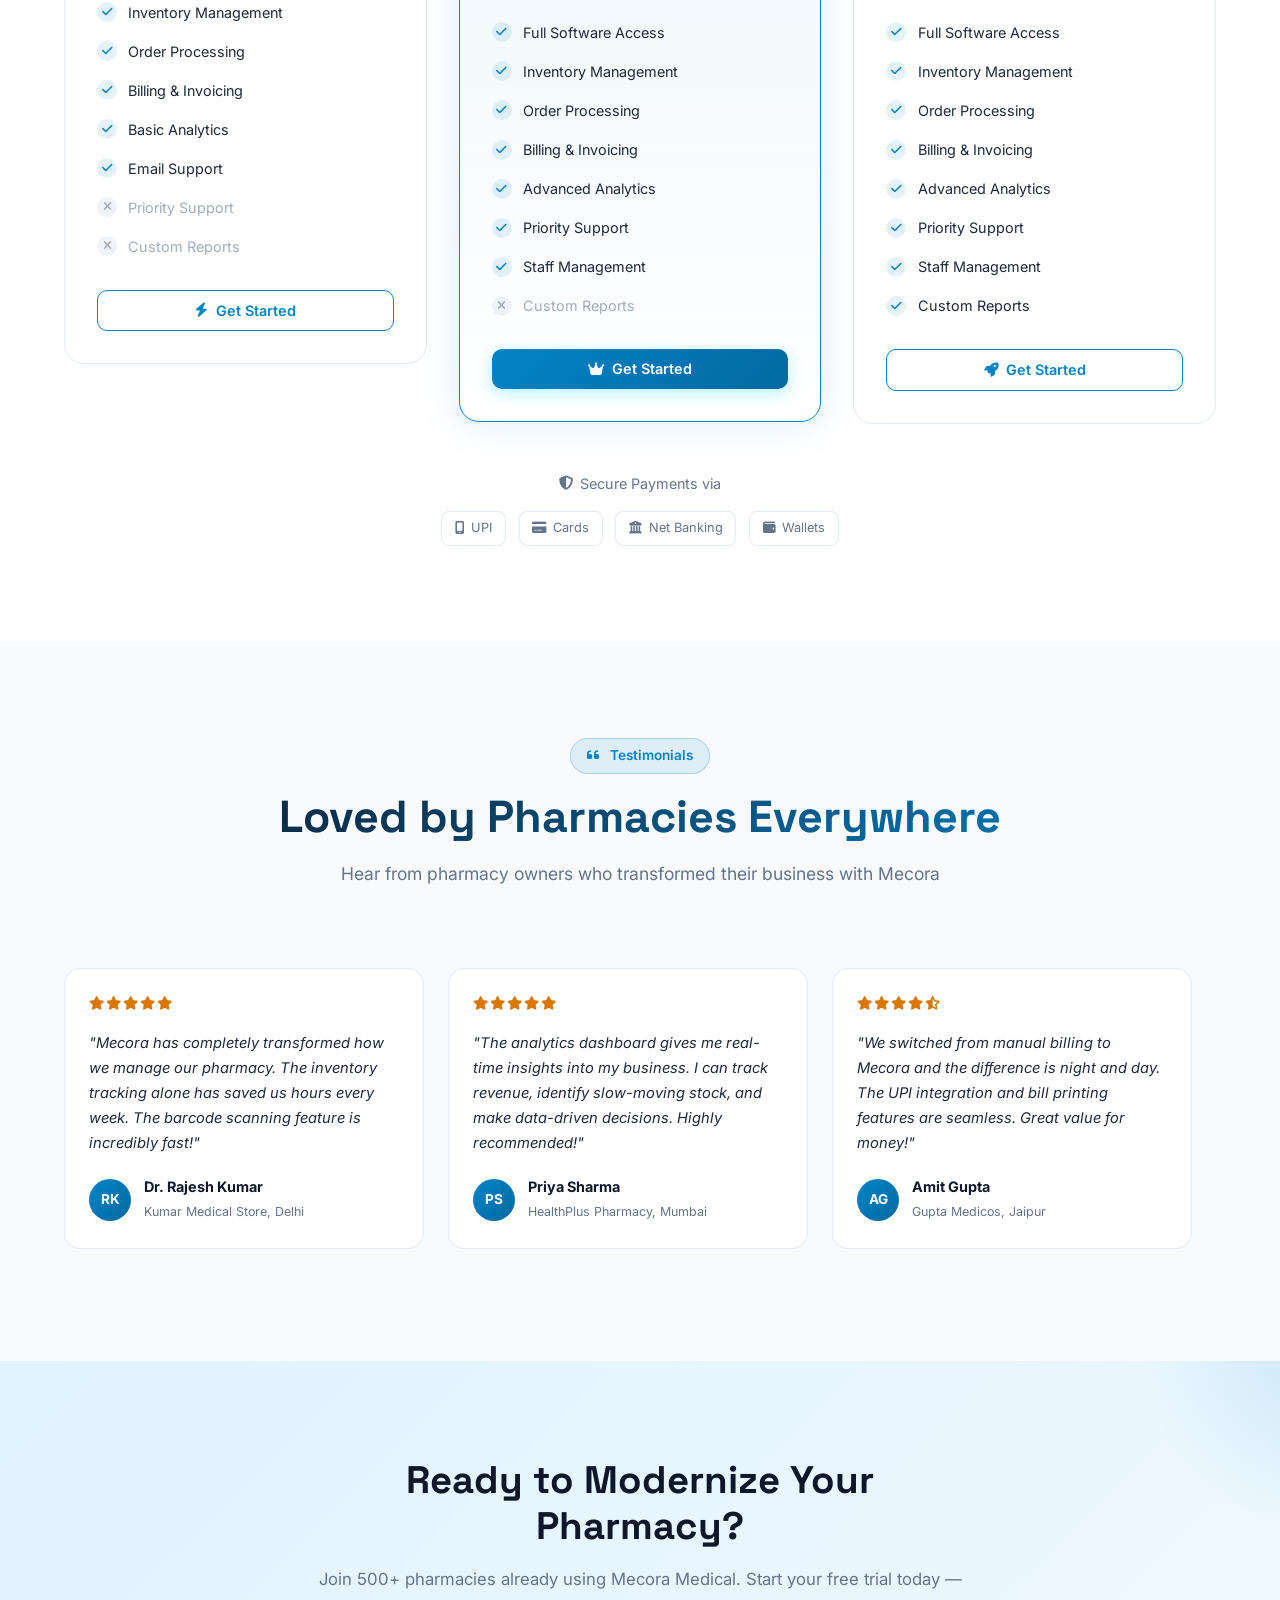
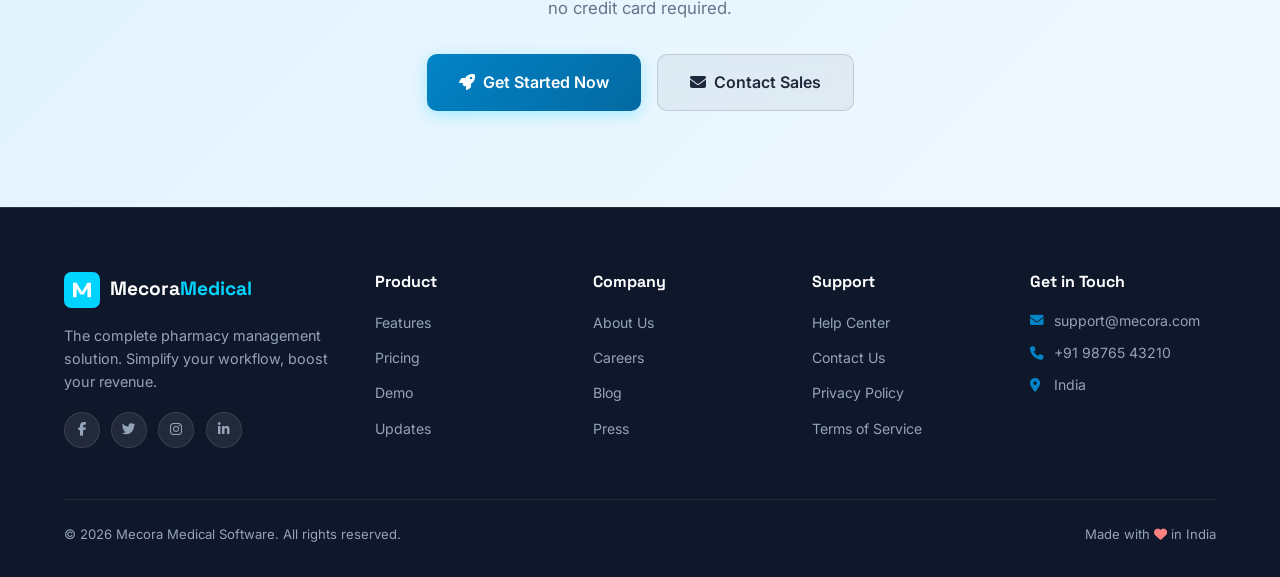
==== commit 235e5ddc: "Fix mobile navbar responsiveness with admin dashboard and logout buttons" ====
--- a/index.html
+++ b/index.html
@@ -62,6 +62,9 @@
             </span>
           </button>
         </li>
+        <li class="mobile-auth-item" id="mobileNavAuth">
+          <!-- Dynamically populated by updateNavAuth() -->
+        </li>
       </ul>
       
       <div class="nav-actions">
@@ -69,11 +72,11 @@
           <i class="fas fa-sun theme-icon-sun"></i>
           <i class="fas fa-moon theme-icon-moon"></i>
         </button>
-        <div id="navAuthButtons" style="display: flex; gap: 0.5rem; align-items: center;">
-          <button class="btn btn-outline btn-sm" onclick="showLoginModal(null, 'login')">
+        <div id="navAuthButtons" class="nav-auth-buttons" style="display: flex; gap: 0.4rem; align-items: center;">
+          <button class="btn btn-outline btn-sm btn-nav-login" onclick="showLoginModal(null, 'login')">
             <i class="fas fa-sign-in-alt"></i> Login
           </button>
-          <a href="#pricing" class="btn btn-primary btn-sm">
+          <a href="#pricing" class="btn btn-primary btn-sm btn-get-started">
             Get Started <i class="fas fa-arrow-right"></i>
           </a>
         </div>
--- a/css/style.css
+++ b/css/style.css
@@ -2785,14 +2785,17 @@
     position: fixed;
     top: 0;
     right: -100%;
-    width: 280px;
+    width: 295px;
+    max-width: 86vw;
     height: 100vh;
     background: var(--bg-secondary);
     flex-direction: column;
-    justify-content: center;
-    align-items: flex-start;
-    padding: 2rem;
-    gap: 0.8rem;
+    justify-content: flex-start;
+    align-items: stretch;
+    padding: 5rem 1.4rem 2rem 1.4rem;
+    gap: 0.4rem;
+    overflow-y: auto;
+    -webkit-overflow-scrolling: touch;
     transition: right var(--transition-normal);
     box-shadow: -10px 0 40px var(--shadow-color);
     z-index: 1050;
@@ -2803,12 +2806,63 @@
   }
 
   .nav-link {
-    font-size: 1.05rem;
-    padding: 0.8rem 1rem;
+    font-size: 1.02rem;
+    padding: 0.65rem 0.9rem;
     width: 100%;
+    border-radius: 8px;
+  }
+
+  /* Mobile Actions in Header */
+  .nav-actions {
+    display: flex;
+    align-items: center;
+    gap: 0.45rem;
+  }
+
+  .nav-auth-buttons {
+    display: flex;
+    align-items: center;
+    gap: 0.4rem;
+  }
+
+  .nav-actions .btn-get-started {
+    display: none !important;
   }
 
   .nav-actions .btn {
+    display: inline-flex;
+    align-items: center;
+    justify-content: center;
+    gap: 0.35rem;
+    padding: 0.38rem 0.65rem;
+    font-size: 0.8rem;
+    border-radius: 8px;
+    white-space: nowrap;
+  }
+
+  .nav-actions .btn-admin-nav {
+    display: inline-flex !important;
+    padding: 0.36rem 0.65rem !important;
+    font-size: 0.78rem !important;
+    border-radius: 8px !important;
+  }
+
+  .nav-actions .btn-nav-logout {
+    display: inline-flex !important;
+    padding: 0.36rem 0.55rem !important;
+    font-size: 0.78rem !important;
+    border-radius: 8px !important;
+  }
+
+  .nav-actions .btn-user-nav {
+    display: inline-flex !important;
+    padding: 0.36rem 0.65rem !important;
+    font-size: 0.78rem !important;
+    border-radius: 20px !important;
+    max-width: 110px;
+  }
+
+  .nav-admin-label-short {
     display: none;
   }
 
@@ -2881,6 +2935,59 @@
   }
 }
 
+@media (max-width: 540px) {
+  .nav-container {
+    padding: 0 0.75rem;
+  }
+
+  .logo-text {
+    font-size: 1.15rem;
+  }
+
+  .nav-logo {
+    gap: 0.45rem;
+  }
+
+  .nav-logo .logo-icon {
+    width: 32px;
+    height: 32px;
+  }
+
+  .nav-logo .logo-icon img {
+    width: 32px !important;
+    height: 32px !important;
+  }
+
+  .nav-admin-label-full {
+    display: none;
+  }
+
+  .nav-admin-label-short {
+    display: inline;
+  }
+
+  .nav-logout-text {
+    display: none;
+  }
+
+  .nav-actions .btn-admin-nav {
+    padding: 0.34rem 0.55rem !important;
+    font-size: 0.76rem !important;
+  }
+
+  .nav-actions .btn-nav-logout {
+    padding: 0.34rem 0.5rem !important;
+    font-size: 0.76rem !important;
+  }
+
+  .nav-actions .btn-user-nav .nav-user-label {
+    max-width: 60px;
+    overflow: hidden;
+    text-overflow: ellipsis;
+    white-space: nowrap;
+  }
+}
+
 @media (max-width: 480px) {
   .hero-title {
     font-size: 2rem;
@@ -2913,6 +3020,44 @@
 
   .plan-price .amount {
     font-size: 2.8rem;
+  }
+}
+
+@media (max-width: 380px) {
+  .nav-container {
+    padding: 0 0.45rem;
+  }
+
+  .logo-text {
+    font-size: 1.02rem;
+  }
+
+  .nav-logo .logo-icon {
+    width: 28px;
+    height: 28px;
+  }
+
+  .nav-logo .logo-icon img {
+    width: 28px !important;
+    height: 28px !important;
+  }
+
+  .nav-actions {
+    gap: 0.25rem;
+  }
+
+  .theme-toggle-btn {
+    width: 32px;
+    height: 32px;
+    padding: 0;
+  }
+
+  .hamburger {
+    padding: 0.3rem;
+  }
+
+  .hamburger span {
+    width: 20px;
   }
 }
 
@@ -3398,3 +3543,218 @@
   font-size: 1.1rem;
   flex-shrink: 0;
 }
+
+/* ==========================================================================
+   21. Mobile Navigation & Auth Drawer Styles
+   ========================================================================== */
+.mobile-auth-item {
+  display: block;
+  width: 100%;
+  margin-top: 0.6rem;
+  padding-top: 0.8rem;
+  border-top: 1px solid var(--card-border);
+}
+
+.mobile-auth-card {
+  display: flex;
+  flex-direction: column;
+  gap: 0.65rem;
+  width: 100%;
+  background: var(--bg-primary);
+  border: 1px solid var(--card-border);
+  border-radius: 14px;
+  padding: 0.9rem;
+}
+
+.mobile-auth-card.admin-card {
+  border-color: rgba(245, 158, 11, 0.45);
+  background: linear-gradient(180deg, rgba(245, 158, 11, 0.12), rgba(245, 158, 11, 0.03));
+  box-shadow: 0 4px 20px rgba(245, 158, 11, 0.15);
+}
+
+.mobile-auth-profile {
+  display: flex;
+  align-items: center;
+  gap: 0.75rem;
+  margin-bottom: 0.2rem;
+}
+
+.mobile-auth-avatar {
+  width: 38px;
+  height: 38px;
+  border-radius: 50%;
+  display: flex;
+  align-items: center;
+  justify-content: center;
+  flex-shrink: 0;
+}
+
+.mobile-auth-avatar.admin-avatar {
+  background: rgba(245, 158, 11, 0.25);
+  color: #f59e0b;
+  border: 1.5px solid rgba(245, 158, 11, 0.5);
+  font-size: 1.05rem;
+}
+
+.mobile-auth-avatar.user-avatar {
+  background: rgba(0, 212, 255, 0.15);
+  color: var(--accent-cyan);
+  border: 1.5px solid rgba(0, 212, 255, 0.4);
+  font-size: 1.15rem;
+}
+
+.mobile-auth-meta {
+  display: flex;
+  flex-direction: column;
+  overflow: hidden;
+}
+
+.mobile-auth-name {
+  font-size: 0.92rem;
+  font-weight: 700;
+  color: var(--heading-color);
+  white-space: nowrap;
+  overflow: hidden;
+  text-overflow: ellipsis;
+}
+
+.mobile-auth-role {
+  font-size: 0.74rem;
+  color: var(--text-muted);
+  display: flex;
+  align-items: center;
+  gap: 0.35rem;
+}
+
+.admin-pulse-dot {
+  display: inline-block;
+  width: 6px;
+  height: 6px;
+  border-radius: 50%;
+  background: #10b981;
+  box-shadow: 0 0 8px #10b981;
+  animation: pulse 2s infinite;
+}
+
+.mobile-btn-admin {
+  background: linear-gradient(135deg, #f59e0b, #d97706) !important;
+  color: #fff !important;
+  font-weight: 700 !important;
+  padding: 0.75rem 1rem !important;
+  border-radius: 10px !important;
+  box-shadow: 0 4px 16px rgba(245, 158, 11, 0.4) !important;
+  text-align: center;
+}
+
+.mobile-btn-logout {
+  border: 1px solid rgba(239, 68, 68, 0.4) !important;
+  color: #ef4444 !important;
+  border-radius: 10px !important;
+  padding: 0.65rem 1rem !important;
+  background: transparent;
+  transition: all 0.2s ease;
+}
+
+.mobile-btn-logout:hover {
+  background: rgba(239, 68, 68, 0.12) !important;
+}
+
+.btn-block {
+  width: 100% !important;
+  display: flex !important;
+  align-items: center !important;
+  justify-content: center !important;
+  gap: 0.5rem !important;
+}
+
+/* Admin Dashboard Modal Mobile Responsiveness */
+@media (max-width: 768px) {
+  .admin-modal-container {
+    padding: 1.25rem 0.9rem !important;
+    width: 96% !important;
+    max-height: 94vh;
+    border-radius: 16px;
+  }
+
+  .admin-header {
+    flex-direction: column;
+    align-items: stretch;
+    gap: 0.8rem;
+    margin-bottom: 1rem;
+  }
+
+  .admin-header-title {
+    gap: 0.6rem;
+  }
+
+  .admin-badge-icon {
+    width: 38px;
+    height: 38px;
+    font-size: 1.1rem;
+  }
+
+  .admin-title-text h2 {
+    font-size: 1.18rem;
+  }
+
+  .admin-header-actions {
+    display: flex;
+    flex-wrap: wrap;
+    gap: 0.4rem;
+    width: 100%;
+  }
+
+  .admin-header-actions .admin-btn {
+    flex: 1 1 calc(50% - 0.4rem);
+    justify-content: center;
+    padding: 0.5rem 0.5rem;
+    font-size: 0.78rem;
+  }
+
+  .admin-kpis {
+    grid-template-columns: 1fr 1fr;
+    gap: 0.6rem;
+    margin-bottom: 1rem;
+  }
+
+  .admin-kpi-card {
+    padding: 0.75rem 0.85rem;
+  }
+
+  .admin-kpi-info h4 {
+    font-size: 1.15rem;
+  }
+
+  .admin-filters-bar {
+    flex-direction: column;
+    gap: 0.5rem;
+    margin-bottom: 1rem;
+  }
+
+  .admin-search-box {
+    width: 100% !important;
+    min-width: 100% !important;
+  }
+
+  .admin-filter-select {
+    width: 100% !important;
+  }
+
+  .admin-table-container {
+    -webkit-overflow-scrolling: touch;
+  }
+
+  .admin-table th, .admin-table td {
+    padding: 0.6rem 0.55rem;
+    font-size: 0.78rem;
+  }
+
+  .admin-contact-btns {
+    gap: 0.3rem;
+  }
+
+  .admin-action-btn {
+    padding: 0.25rem 0.5rem;
+    font-size: 0.72rem;
+  }
+}
